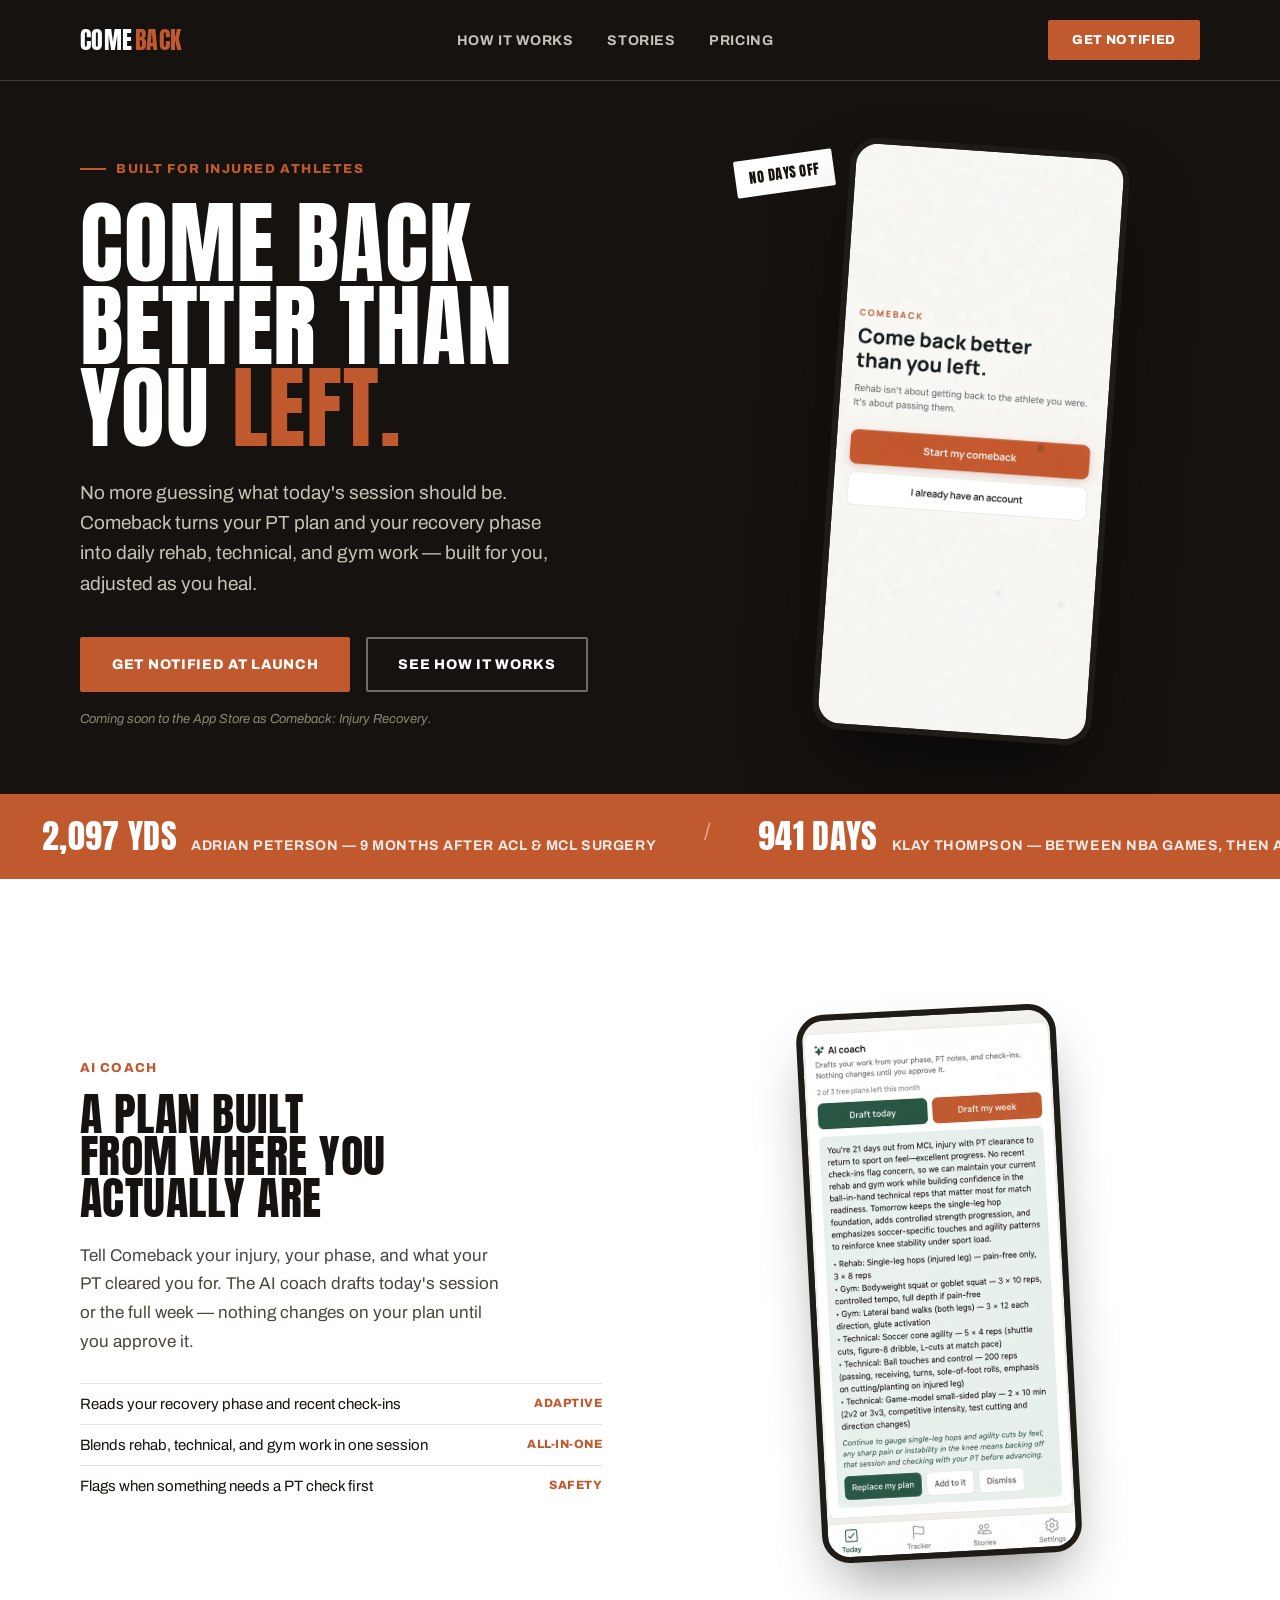
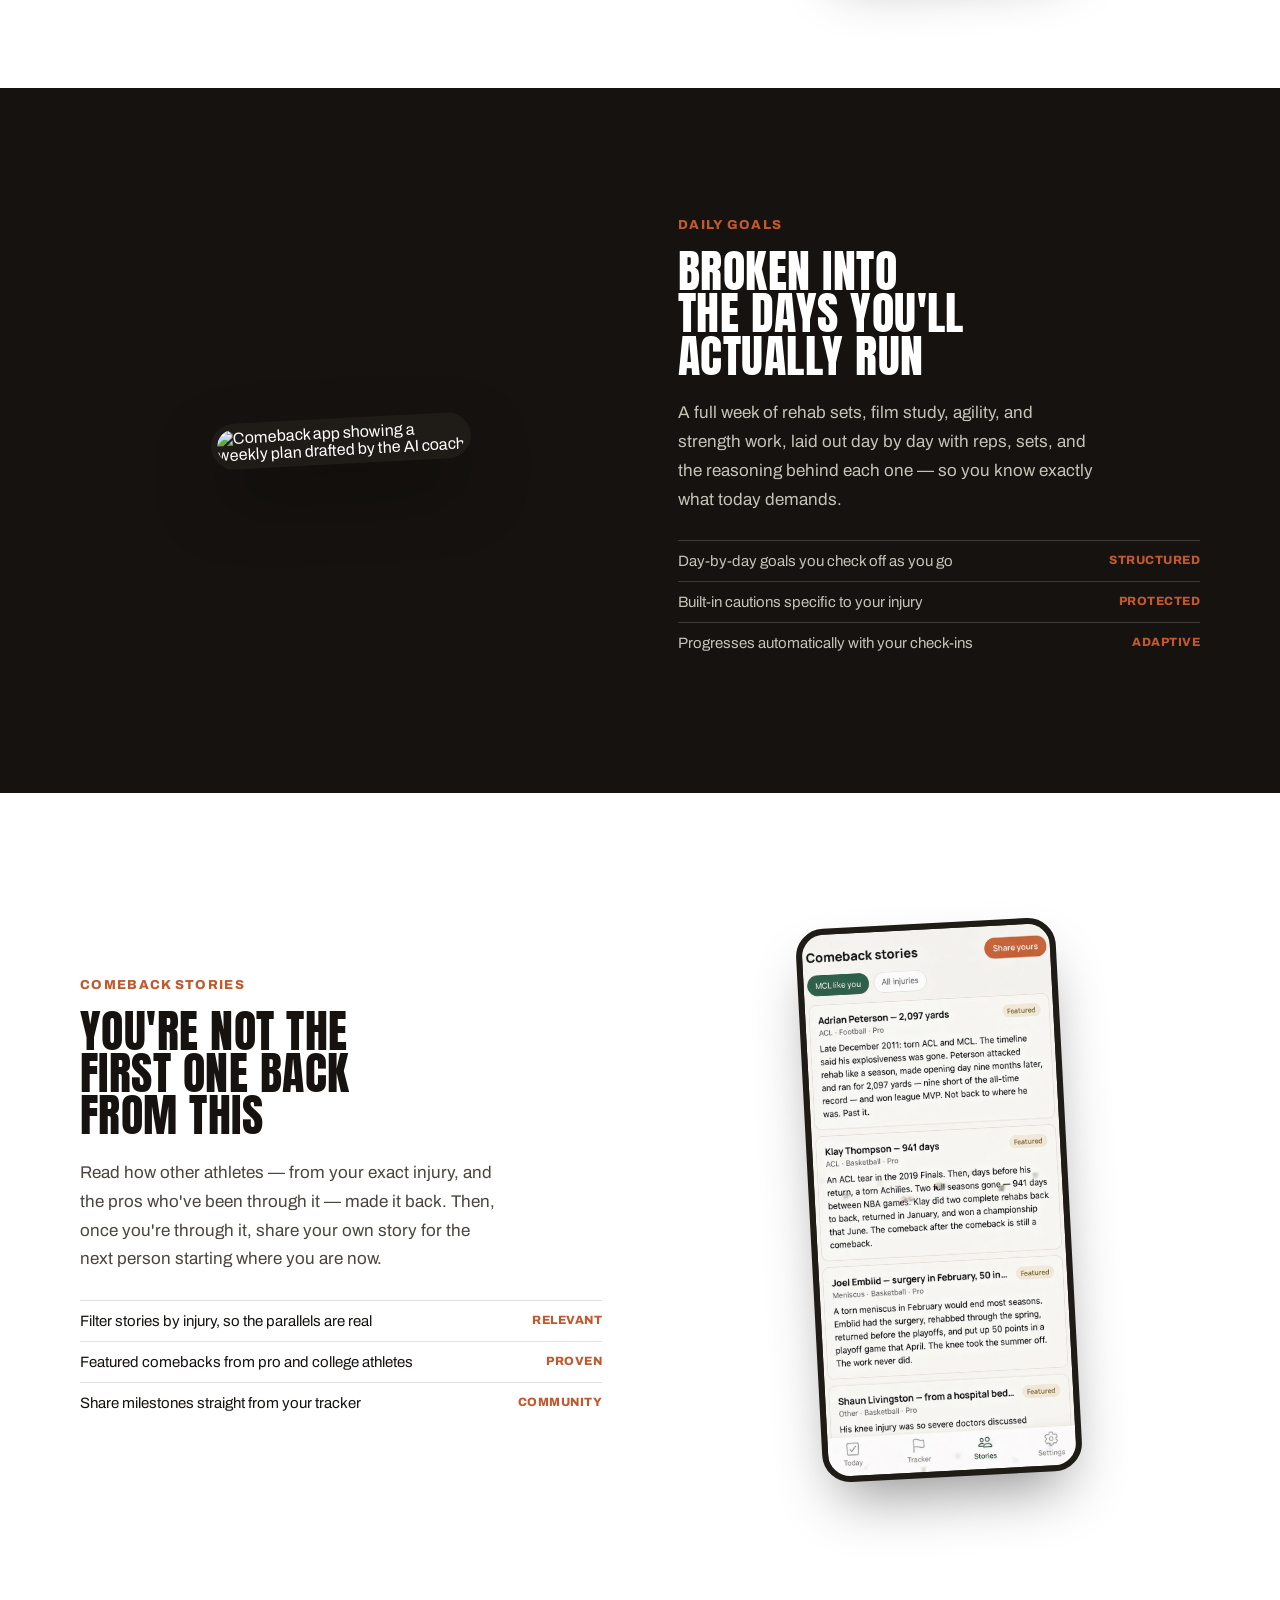
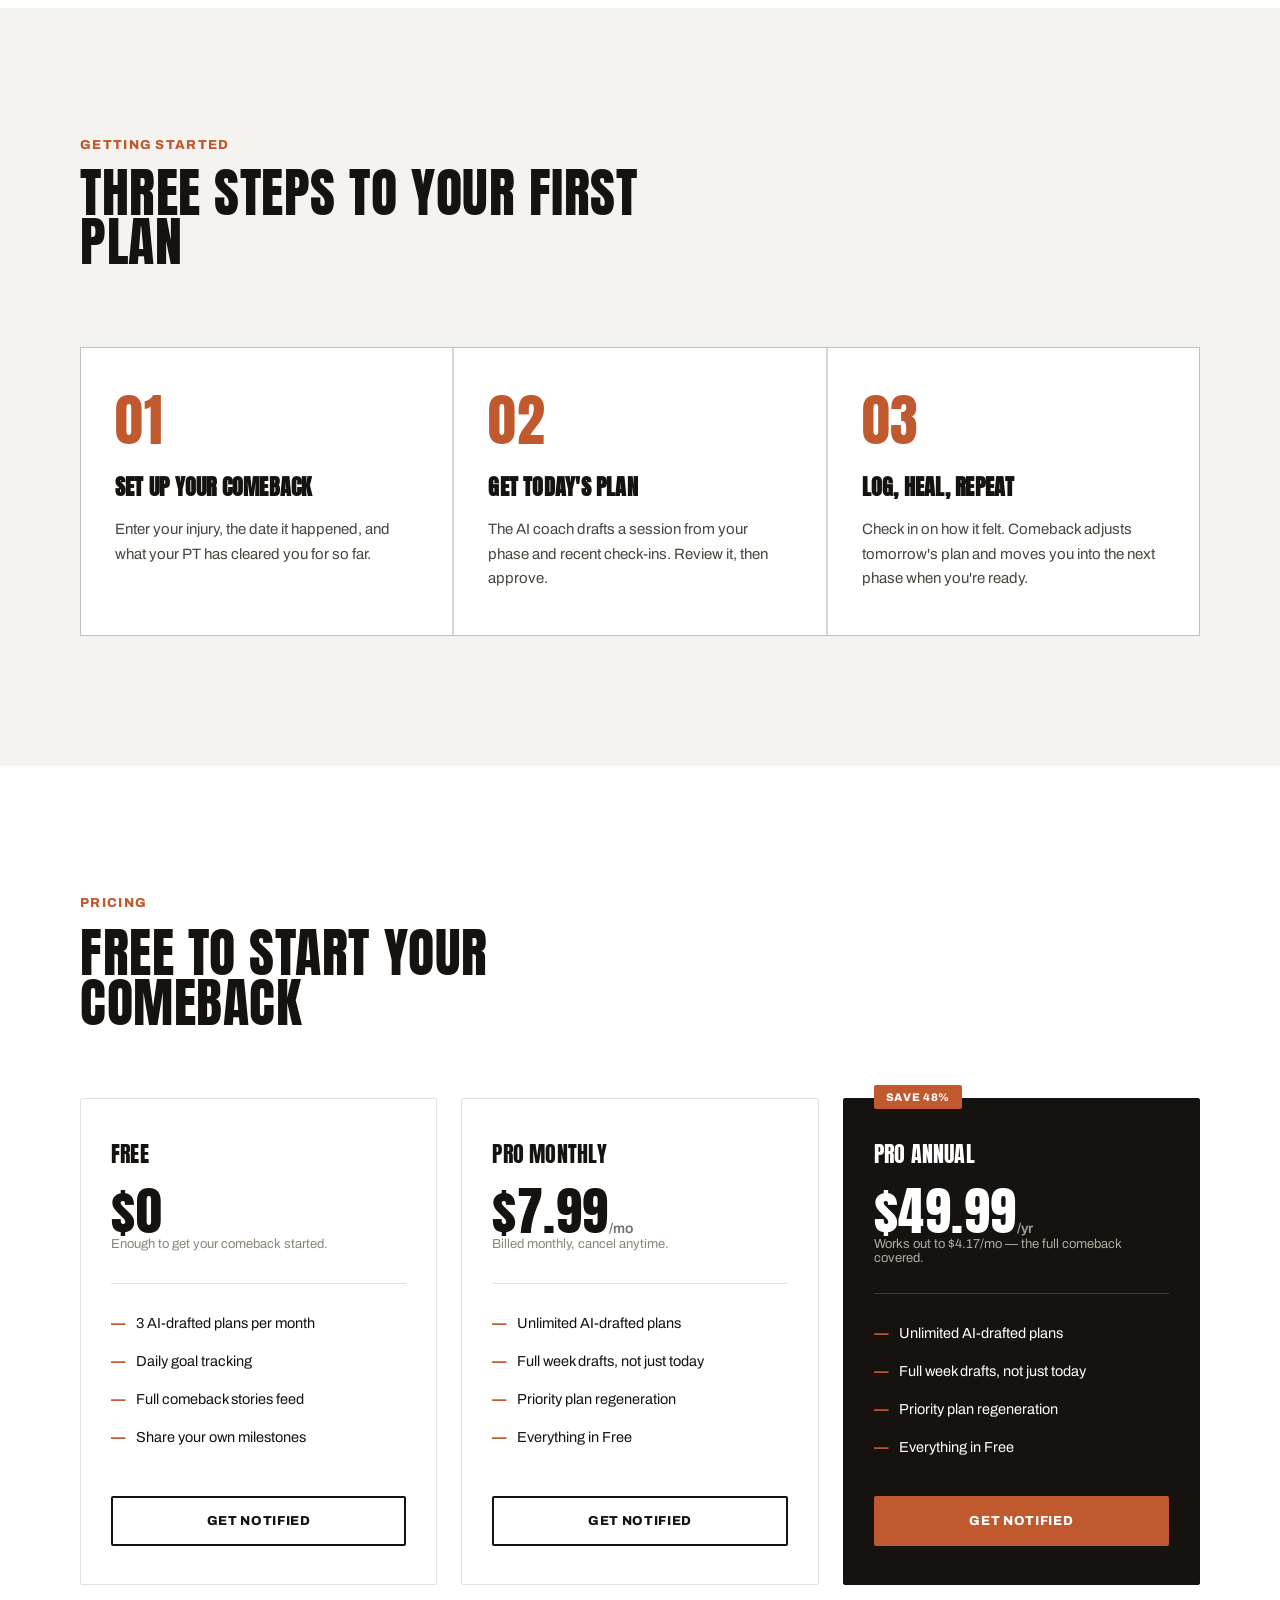
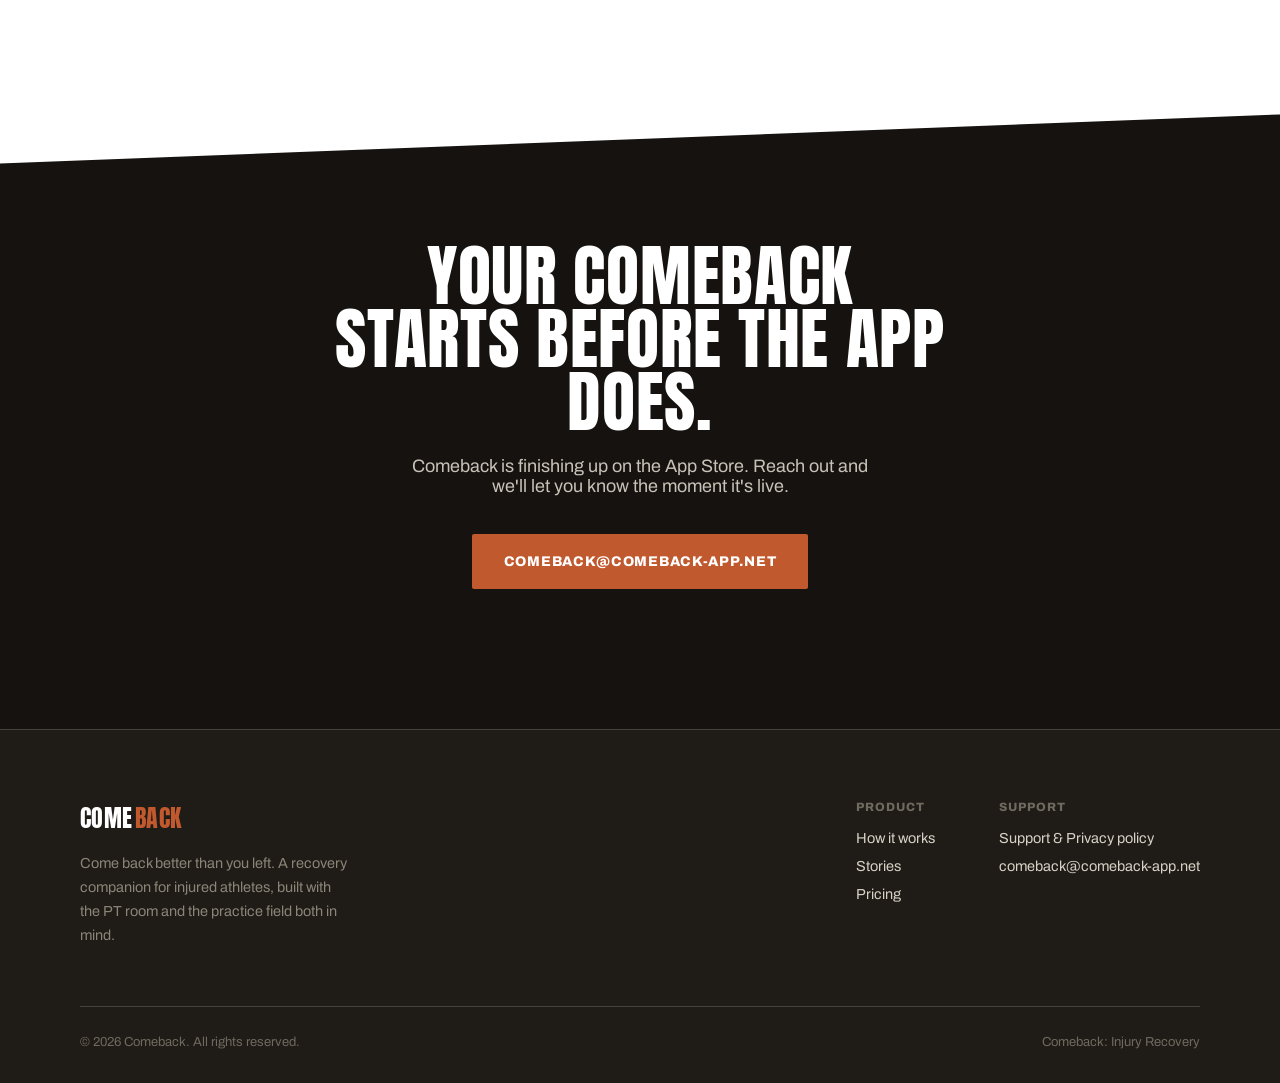
==== index.html @ 46f51e77 "added the features/code" ====
<!DOCTYPE html>
<html lang="en">
<head>
<meta charset="UTF-8">
<meta name="viewport" content="width=device-width, initial-scale=1, viewport-fit=cover">
<title>Comeback — Come back better than you left</title>
<meta name="description" content="Comeback is a recovery app for injured athletes: an AI coach that drafts your daily rehab, technical, and gym work, plus a community of real comeback stories.">
<link rel="preconnect" href="https://fonts.googleapis.com">
<link rel="preconnect" href="https://fonts.gstatic.com" crossorigin>
<link href="https://fonts.googleapis.com/css2?family=Anton&family=Archivo:ital,wght@0,400;0,500;0,600;0,700;0,800;0,900;1,600&display=swap" rel="stylesheet">
<style>
  :root{
    --black:#15120F;
    --black-soft:#1F1B16;
    --white:#FFFFFF;
    --cream:#F5F1E6;
    --paper:#F4F3EF;
    --clay:#C1592F;
    --clay-dark:#9C4423;
    --forest:#23392F;
    --forest-light:#EDF1EC;
    --line: rgba(21,18,15,0.12);
    --line-onblack: rgba(245,241,230,0.18);
    color-scheme: light;
  }
  *{box-sizing:border-box;}
  html{scroll-behavior:smooth; scroll-padding-top:80px;}
  body{
    margin:0;
    background:var(--white);
    color:var(--black);
    font-family:'Archivo', -apple-system, sans-serif;
    -webkit-font-smoothing:antialiased;
    padding-top:env(safe-area-inset-top,0px);
    padding-bottom:env(safe-area-inset-bottom,0px);
    overflow-x:hidden;
  }
  img{max-width:100%; display:block;}
  a{color:inherit;}
  .wrap{max-width:1200px; margin:0 auto; padding:0 40px;}

  .disp{
    font-family:'Anton', sans-serif;
    font-weight:400;
    text-transform:uppercase;
    letter-spacing:0.01em;
    line-height:0.92;
    margin:0;
  }

  /* ---------------- NAV ---------------- */
  header.nav{
    position:sticky; top:0; z-index:60;
    top:env(safe-area-inset-top,0px);
    background:var(--black);
    border-bottom:1px solid var(--line-onblack);
  }
  .nav-inner{
    max-width:1200px; margin:0 auto; padding:20px 40px;
    display:flex; align-items:center; justify-content:space-between; gap:24px;
  }
  .wordmark{
    font-family:'Anton', sans-serif; font-size:24px; letter-spacing:0.02em;
    color:var(--white); text-decoration:none; text-transform:uppercase;
    display:flex; align-items:center; gap:2px;
  }
  .wordmark span{color:var(--clay);}
  nav.links{display:flex; gap:34px; font-size:14px; font-weight:700; text-transform:uppercase; letter-spacing:0.04em;}
  nav.links a{text-decoration:none; color:#C7C2B7; transition:color .15s ease;}
  nav.links a:hover{color:var(--white);}
  .nav-cta{
    font-weight:800; font-size:13px; text-transform:uppercase; letter-spacing:0.05em;
    padding:13px 24px; background:var(--clay); color:var(--white); border-radius:2px;
    text-decoration:none; white-space:nowrap;
  }
  .nav-cta:hover{background:var(--clay-dark);}

  /* ---------------- HERO ---------------- */
  .hero{
    background:var(--black); color:var(--white);
    padding:64px 0 120px;
    position:relative;
    clip-path: polygon(0 0, 100% 0, 100% 92%, 0 100%);
  }
  .hero-grid{display:grid; grid-template-columns:1.15fr 0.85fr; gap:40px; align-items:center;}
  .hero-eyebrow{
    display:inline-flex; align-items:center; gap:10px;
    font-size:13px; font-weight:800; text-transform:uppercase; letter-spacing:0.12em;
    color:var(--clay); margin-bottom:26px;
  }
  .hero-eyebrow::before{content:''; width:26px; height:2px; background:var(--clay);}
  h1.headline{
    font-size:clamp(52px,7vw,92px);
    color:var(--white);
  }
  h1.headline .hit{color:var(--clay);}
  .hero-sub{
    font-size:19px; line-height:1.6; color:#C7C2B7; max-width:44ch; margin:28px 0 38px;
  }
  .hero-ctas{display:flex; gap:16px; flex-wrap:wrap; align-items:center;}
  .btn{
    display:inline-flex; align-items:center; gap:10px;
    font-weight:800; font-size:14px; text-transform:uppercase; letter-spacing:0.05em;
    padding:18px 30px; border-radius:2px; text-decoration:none; border:2px solid transparent; cursor:pointer;
  }
  .btn-clay{background:var(--clay); color:var(--white);}
  .btn-clay:hover{background:var(--clay-dark);}
  .btn-outline-light{border-color:rgba(245,241,230,0.4); color:var(--white);}
  .btn-outline-light:hover{border-color:var(--white);}
  .hero-note{margin-top:20px; font-size:13px; color:#8B8578; font-style:italic;}

  .phone-stage{display:flex; justify-content:center; position:relative;}
  .phone{
    width:280px; border-radius:28px; overflow:hidden;
    box-shadow:0 40px 80px -20px rgba(0,0,0,0.6);
    transform:rotate(4deg);
    border:6px solid var(--black-soft);
    background:var(--black-soft);
  }
  .phone img{display:block; width:100%;}
  .phone-tag{
    position:absolute; top:10px; left:40%; transform:translateX(-190px) rotate(-8deg);
    background:var(--white); color:var(--black); font-family:'Anton',sans-serif;
    font-size:14px; letter-spacing:0.04em; padding:8px 14px; border-radius:2px;
    text-transform:uppercase;
  }

  /* ---------------- SCOREBOARD MARQUEE ---------------- */
  .scoreboard{
    background:var(--clay); color:var(--white);
    padding:26px 0; overflow:hidden; white-space:nowrap; margin-top:-64px; position:relative; z-index:5;
  }
  .scoreboard-track{display:inline-flex; animation:scroll 34s linear infinite;}
  .scoreboard-track .item{
    display:inline-flex; align-items:baseline; gap:14px; padding:0 42px;
  }
  .scoreboard-track .num{font-family:'Anton',sans-serif; font-size:34px; letter-spacing:0.01em;}
  .scoreboard-track .lbl{font-size:14px; font-weight:700; text-transform:uppercase; letter-spacing:0.04em; opacity:0.88;}
  .scoreboard-track .sep{opacity:0.5; font-size:22px; padding:0 6px;}
  @keyframes scroll{ from{transform:translateX(0);} to{transform:translateX(-50%);} }
  @media (prefers-reduced-motion: reduce){ .scoreboard-track{animation:none;} }

  /* ---------------- FEATURE BLOCKS ---------------- */
  .feature-block{padding:130px 0;}
  .feature-block.on-black{background:var(--black); color:var(--white);}
  .feature-block.on-white{background:var(--white); color:var(--black);}

  .feat-grid{display:grid; grid-template-columns:1fr 1fr; gap:76px; align-items:center;}
  .feat-grid.reverse .f-text{order:2;}
  .feat-grid.reverse .f-image{order:1;}

  .f-kicker{font-size:13px; font-weight:800; text-transform:uppercase; letter-spacing:0.1em; color:var(--clay); margin-bottom:18px;}
  .f-title{font-size:clamp(32px,4vw,46px); margin-bottom:22px;}
  .on-black .f-body{color:#C7C2B7;}
  .on-white .f-body{color:#4A453D;}
  .f-body{font-size:17px; line-height:1.7; max-width:42ch;}
  .f-list{list-style:none; padding:0; margin:26px 0 0;}
  .f-list li{
    font-size:15px; padding:12px 0; border-top:1px solid var(--line);
    display:flex; justify-content:space-between; gap:16px;
  }
  .on-black .f-list li{border-top-color:var(--line-onblack); color:#C7C2B7;}
  .f-list li span.tag{font-weight:800; color:var(--clay); font-size:12px; text-transform:uppercase; letter-spacing:0.04em; white-space:nowrap;}

  .f-image{display:flex; justify-content:center;}
  .f-image .phone{width:260px; transform:rotate(-3deg); box-shadow:0 30px 60px -18px rgba(0,0,0,0.45);}
  .on-black .f-image .phone{box-shadow:0 30px 70px -14px rgba(0,0,0,0.7);}

  /* ---------------- HOW IT WORKS ---------------- */
  .how{background:var(--paper); padding:130px 0;}
  .how-head{max-width:640px; margin-bottom:80px;}
  .how-head .f-kicker{margin-bottom:16px;}
  .how-head h2{font-size:clamp(34px,4.5vw,54px);}
  .steps{display:grid; grid-template-columns:repeat(3,1fr); gap:2px; background:var(--line); border:1px solid var(--line);}
  .step{background:var(--white); padding:44px 34px;}
  .step-index{font-family:'Anton',sans-serif; font-size:56px; color:var(--clay); line-height:1; margin-bottom:22px;}
  .step h3{font-family:'Anton',sans-serif; text-transform:uppercase; font-size:22px; margin:0 0 14px; letter-spacing:0.01em;}
  .step p{font-size:15px; line-height:1.65; color:#4A453D; margin:0;}

  /* ---------------- PRICING ---------------- */
  .pricing{background:var(--white); padding:130px 0;}
  .price-head{max-width:640px; margin-bottom:70px;}
  .price-head h2{font-size:clamp(34px,4.5vw,54px);}
  .price-grid{display:grid; grid-template-columns:repeat(3,1fr); gap:24px; align-items:stretch;}
  .price-card{
    border:1px solid var(--line); border-radius:2px; padding:38px 30px;
    display:flex; flex-direction:column;
  }
  .price-card.featured{background:var(--black); color:var(--white); border-color:var(--black); position:relative;}
  .price-badge{
    position:absolute; top:-14px; left:30px;
    background:var(--clay); color:var(--white); font-size:11px; font-weight:800;
    text-transform:uppercase; letter-spacing:0.06em; padding:6px 12px; border-radius:2px;
  }
  .price-name{font-family:'Anton',sans-serif; font-size:22px; text-transform:uppercase; letter-spacing:0.01em;}
  .price-amount{font-family:'Anton',sans-serif; font-size:52px; margin:18px 0 2px; letter-spacing:0.01em;}
  .price-amount .per{font-family:'Archivo',sans-serif; font-weight:600; font-size:14px; text-transform:none; letter-spacing:0; opacity:0.6;}
  .price-note{font-size:13px; color:#8B8578; margin-bottom:28px; min-height:18px;}
  .featured .price-note{color:#B0AB9F;}
  .price-feats{list-style:none; padding:20px 0 0; margin:0 0 30px; border-top:1px solid var(--line); flex:1;}
  .featured .price-feats{border-top-color:var(--line-onblack);}
  .price-feats li{padding:11px 0; font-size:14.5px; display:flex; gap:10px; align-items:flex-start;}
  .price-feats li::before{content:'—'; color:var(--clay); font-weight:800; flex-shrink:0;}
  .price-cta{
    text-align:center; font-weight:800; font-size:13px; text-transform:uppercase; letter-spacing:0.05em;
    padding:16px; border-radius:2px; text-decoration:none; border:2px solid var(--black);
  }
  .price-cta:hover{background:var(--black); color:var(--white);}
  .featured .price-cta{border-color:var(--clay); background:var(--clay); color:var(--white);}
  .featured .price-cta:hover{background:var(--clay-dark); border-color:var(--clay-dark);}

  /* ---------------- FINAL CTA ---------------- */
  .cta-band{
    background:var(--black); color:var(--white); text-align:center;
    padding:130px 0 140px; position:relative;
    clip-path: polygon(0 8%, 100% 0, 100% 100%, 0 100%);
    margin-top:-1px;
  }
  .cta-band h2{font-size:clamp(40px,6vw,68px); max-width:18ch; margin:0 auto 24px;}
  .cta-band p{font-size:18px; color:#C7C2B7; max-width:46ch; margin:0 auto 38px;}

  /* ---------------- FOOTER ---------------- */
  footer{background:var(--black-soft); color:#B0AB9F; padding:70px 0 34px; border-top:1px solid var(--line-onblack);}
  .foot-top{display:flex; justify-content:space-between; gap:40px; flex-wrap:wrap; padding-bottom:44px; border-bottom:1px solid var(--line-onblack); margin-bottom:28px;}
  .foot-brand .wordmark{margin-bottom:16px;}
  .foot-brand p{max-width:34ch; font-size:14.5px; line-height:1.65; color:#8B8578;}
  .foot-cols{display:flex; gap:64px; flex-wrap:wrap;}
  .foot-col h4{font-size:12px; text-transform:uppercase; letter-spacing:0.08em; color:#6E6A5F; font-weight:800; margin:0 0 16px;}
  .foot-col a{display:block; font-size:14.5px; color:#D6D2C6; text-decoration:none; margin-bottom:12px;}
  .foot-col a:hover{color:var(--clay);}
  .foot-bottom{display:flex; justify-content:space-between; gap:20px; flex-wrap:wrap; font-size:13px; color:#6E6A5F;}

  /* ---------------- RESPONSIVE ---------------- */
  @media (max-width:920px){
    nav.links{display:none;}
    .wrap{padding:0 24px;}
    .nav-inner{padding:16px 24px;}
    .hero{padding:48px 0 90px; clip-path:polygon(0 0,100% 0,100% 95%,0 100%);}
    .hero-grid{grid-template-columns:1fr; gap:52px;}
    .phone-stage{order:-1;}
    .phone{width:230px; transform:rotate(0deg); margin:0 auto;}
    .phone-tag{display:none;}
    .scoreboard{margin-top:-40px;}
    .feature-block{padding:90px 0;}
    .feat-grid{grid-template-columns:1fr; gap:40px;}
    .feat-grid.reverse .f-text{order:1;} .feat-grid.reverse .f-image{order:2;}
    .f-image .phone{width:220px; transform:rotate(0);}
    .how{padding:90px 0;}
    .steps{grid-template-columns:1fr;}
    .pricing{padding:90px 0;}
    .price-grid{grid-template-columns:1fr;}
    .cta-band{padding:90px 0 100px;}
  }
</style>
</head>
<body>

<header class="nav">
  <div class="nav-inner">
    <a href="#top" class="wordmark">COME<span>BACK</span></a>
    <nav class="links">
      <a href="#how">How it works</a>
      <a href="#stories">Stories</a>
      <a href="#pricing">Pricing</a>
    </nav>
    <a href="#notify" class="nav-cta">Get notified</a>
  </div>
</header>

<main id="top">

  <!-- HERO -->
  <section class="hero">
    <div class="wrap hero-grid">
      <div>
        <div class="hero-eyebrow">Built for injured athletes</div>
        <h1 class="disp headline">Come back<br>better than<br>you <span class="hit">left.</span></h1>
        <p class="hero-sub">No more guessing what today's session should be. Comeback turns your PT plan and your recovery phase into daily rehab, technical, and gym work — built for you, adjusted as you heal.</p>
        <div class="hero-ctas">
          <a href="#notify" class="btn btn-clay">Get notified at launch</a>
          <a href="#how" class="btn btn-outline-light">See how it works</a>
        </div>
        <div class="hero-note">Coming soon to the App Store as Comeback: Injury Recovery.</div>
      </div>
      <div class="phone-stage">
        <div class="phone-tag">No days off</div>
        <div class="phone">
          <img src = "images/welcome_screen_edited.jpg" alt="Comeback app welcome screen">
        </div>
      </div>
    </div>
  </section>

  <!-- SCOREBOARD -->
  <div class="scoreboard" id="stories">
    <div class="scoreboard-track" id="marqueeTrack"></div>
  </div>

  <!-- FEATURE 1 -->
  <section class="feature-block on-white">
    <div class="wrap feat-grid">
      <div class="f-text">
        <div class="f-kicker">AI Coach</div>
        <h2 class="disp f-title">A plan built<br>from where you<br>actually are</h2>
        <p class="f-body">Tell Comeback your injury, your phase, and what your PT cleared you for. The AI coach drafts today's session or the full week — nothing changes on your plan until you approve it.</p>
        <ul class="f-list">
          <li>Reads your recovery phase and recent check-ins <span class="tag">Adaptive</span></li>
          <li>Blends rehab, technical, and gym work in one session <span class="tag">All-in-one</span></li>
          <li>Flags when something needs a PT check first <span class="tag">Safety</span></li>
        </ul>
      </div>
      <div class="f-image">
        <div class="phone">
          <img src = "images/ai_day_edited.jpg" alt="Comeback app AI coach screen">
        </div>
    </div>
  </section>

  <!-- FEATURE 2 -->
  <section class="feature-block on-black">
    <div class="wrap feat-grid reverse">
      <div class="f-text">
        <div class="f-kicker">Daily Goals</div>
        <h2 class="disp f-title">Broken into<br>the days you'll<br>actually run</h2>
        <p class="f-body">A full week of rehab sets, film study, agility, and strength work, laid out day by day with reps, sets, and the reasoning behind each one — so you know exactly what today demands.</p>
        <ul class="f-list">
          <li>Day-by-day goals you check off as you go <span class="tag">Structured</span></li>
          <li>Built-in cautions specific to your injury <span class="tag">Protected</span></li>
          <li>Progresses automatically with your check-ins <span class="tag">Adaptive</span></li>
        </ul>
      </div>
      <div class="f-image">
        <div class="phone">
          <img src = "images/ai_weekly_plan.png" alt="Comeback app showing a weekly plan drafted by the AI coach" />
        </div>
    </div>
  </section>

  <!-- FEATURE 3 -->
  <section class="feature-block on-white">
    <div class="wrap feat-grid">
      <div class="f-text">
        <div class="f-kicker">Comeback Stories</div>
        <h2 class="disp f-title">You're not the<br>first one back<br>from this</h2>
        <p class="f-body">Read how other athletes — from your exact injury, and the pros who've been through it — made it back. Then, once you're through it, share your own story for the next person starting where you are now.</p>
        <ul class="f-list">
          <li>Filter stories by injury, so the parallels are real <span class="tag">Relevant</span></li>
          <li>Featured comebacks from pro and college athletes <span class="tag">Proven</span></li>
          <li>Share milestones straight from your tracker <span class="tag">Community</span></li>
        </ul>
      </div>
      <div class="f-image">
        <div class="phone">
          <img src = "images/stories_edited.jpg"/>
        </div>
    </div>
  </section>

  <!-- HOW IT WORKS -->
  <section class="how" id="how">
    <div class="wrap">
      <div class="how-head">
        <div class="f-kicker">Getting Started</div>
        <h2 class="disp">Three steps to your first plan</h2>
      </div>
      <div class="steps">
        <div class="step">
          <div class="step-index disp">01</div>
          <h3>Set up your comeback</h3>
          <p>Enter your injury, the date it happened, and what your PT has cleared you for so far.</p>
        </div>
        <div class="step">
          <div class="step-index disp">02</div>
          <h3>Get today's plan</h3>
          <p>The AI coach drafts a session from your phase and recent check-ins. Review it, then approve.</p>
        </div>
        <div class="step">
          <div class="step-index disp">03</div>
          <h3>Log, heal, repeat</h3>
          <p>Check in on how it felt. Comeback adjusts tomorrow's plan and moves you into the next phase when you're ready.</p>
        </div>
      </div>
    </div>
  </section>

  <!-- PRICING -->
  <section class="pricing" id="pricing">
    <div class="wrap">
      <div class="price-head">
        <div class="f-kicker">Pricing</div>
        <h2 class="disp">Free to start your comeback</h2>
      </div>
      <div class="price-grid">

        <div class="price-card">
          <div class="price-name">Free</div>
          <div class="price-amount disp">$0</div>
          <div class="price-note">Enough to get your comeback started.</div>
          <ul class="price-feats">
            <li>3 AI-drafted plans per month</li>
            <li>Daily goal tracking</li>
            <li>Full comeback stories feed</li>
            <li>Share your own milestones</li>
          </ul>
          <a href="#notify" class="price-cta">Get notified</a>
        </div>

        <div class="price-card">
          <div class="price-name">Pro Monthly</div>
          <div class="price-amount disp">$7.99<span class="per">/mo</span></div>
          <div class="price-note">Billed monthly, cancel anytime.</div>
          <ul class="price-feats">
            <li>Unlimited AI-drafted plans</li>
            <li>Full week drafts, not just today</li>
            <li>Priority plan regeneration</li>
            <li>Everything in Free</li>
          </ul>
          <a href="#notify" class="price-cta">Get notified</a>
        </div>

        <div class="price-card featured">
          <div class="price-badge">Save 48%</div>
          <div class="price-name">Pro Annual</div>
          <div class="price-amount disp">$49.99<span class="per">/yr</span></div>
          <div class="price-note">Works out to $4.17/mo — the full comeback covered.</div>
          <ul class="price-feats">
            <li>Unlimited AI-drafted plans</li>
            <li>Full week drafts, not just today</li>
            <li>Priority plan regeneration</li>
            <li>Everything in Free</li>
          </ul>
          <a href="#notify" class="price-cta">Get notified</a>
        </div>

      </div>
    </div>
  </section>

  <!-- CTA -->
  <section class="cta-band" id="notify">
    <div class="wrap">
      <h2 class="disp">Your comeback starts before the app does.</h2>
      <p>Comeback is finishing up on the App Store. Reach out and we'll let you know the moment it's live.</p>
      <a href="mailto:comeback@comeback-app.net?subject=Notify%20me%20when%20Comeback%20launches" class="btn btn-clay">comeback@comeback-app.net</a>
    </div>
  </section>

</main>

<footer>
  <div class="wrap">
    <div class="foot-top">
      <div class="foot-brand">
        <a href="#top" class="wordmark">COME<span>BACK</span></a>
        <p>Come back better than you left. A recovery companion for injured athletes, built with the PT room and the practice field both in mind.</p>
      </div>
      <div class="foot-cols">
        <div class="foot-col">
          <h4>Product</h4>
          <a href="#how">How it works</a>
          <a href="#stories">Stories</a>
          <a href="#pricing">Pricing</a>
        </div>
        <div class="foot-col">
          <h4>Support</h4>
          <a href="support_&_privacy.html" target="_blank" rel="noopener">Support & Privacy policy</a>
            
          <a href="mailto:comeback@comeback-app.net">comeback@comeback-app.net</a>
        </div>
      </div>
    </div>
    <div class="foot-bottom">
      <span>© 2026 Comeback. All rights reserved.</span>
      <span>Comeback: Injury Recovery</span>
    </div>
  </div>
</footer>

<script>
  var stats = [
    {n:"2,097 YDS", l:"Adrian Peterson — 9 months after ACL & MCL surgery"},
    {n:"941 DAYS", l:"Klay Thompson — between NBA games, then a championship"},
    {n:"50 PTS", l:"Joel Embiid — in the playoffs, months after meniscus surgery"},
    {n:"COMEBACK", l:"Shaun Livingston — back on the floor after doctors discussed amputation"},
    {n:"YOUR STORY", l:"Could be next"}
  ];
  var track = document.getElementById('marqueeTrack');
  var html = '';
  for (var r = 0; r < 2; r++) {
    stats.forEach(function(s){
      html += '<span class="item"><span class="num disp">'+s.n+'</span><span class="lbl">'+s.l+'</span></span><span class="sep">/</span>';
    });
  }
  track.innerHTML = html;
</script>

</body>
</html>
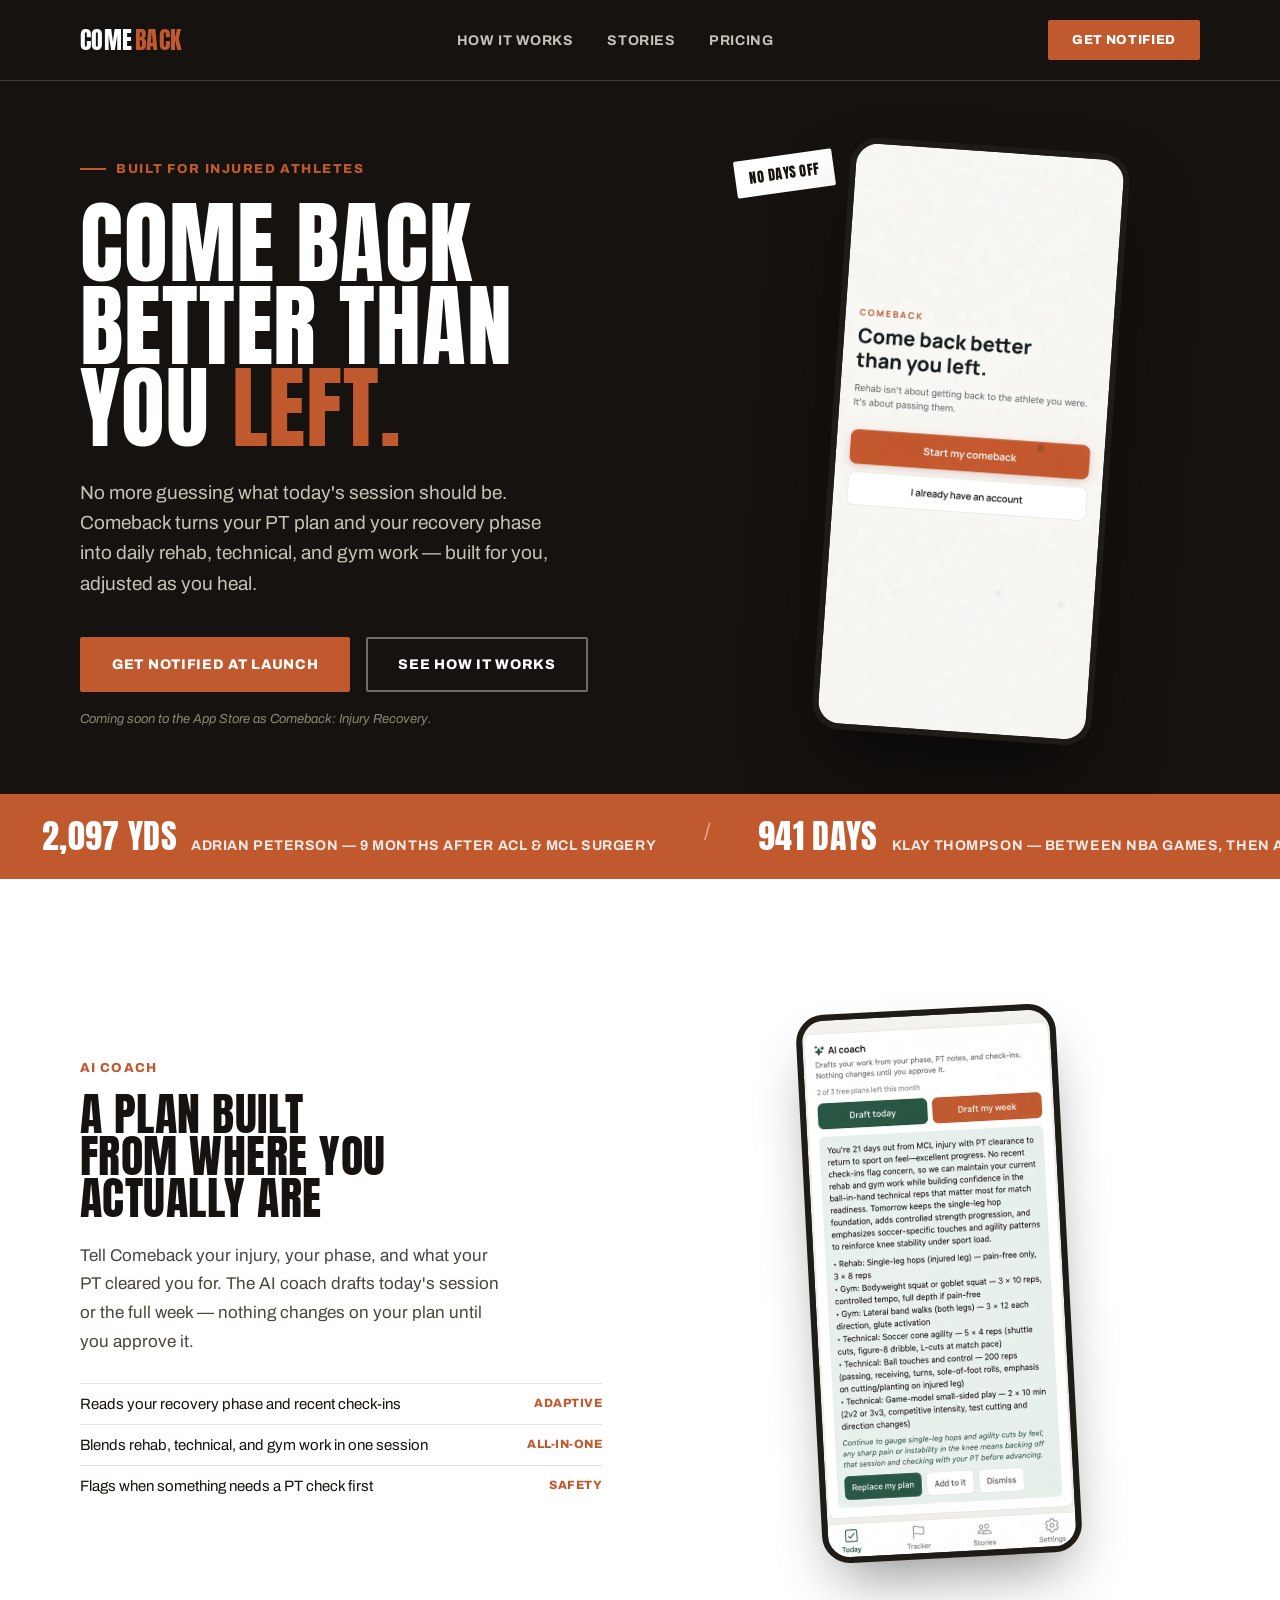
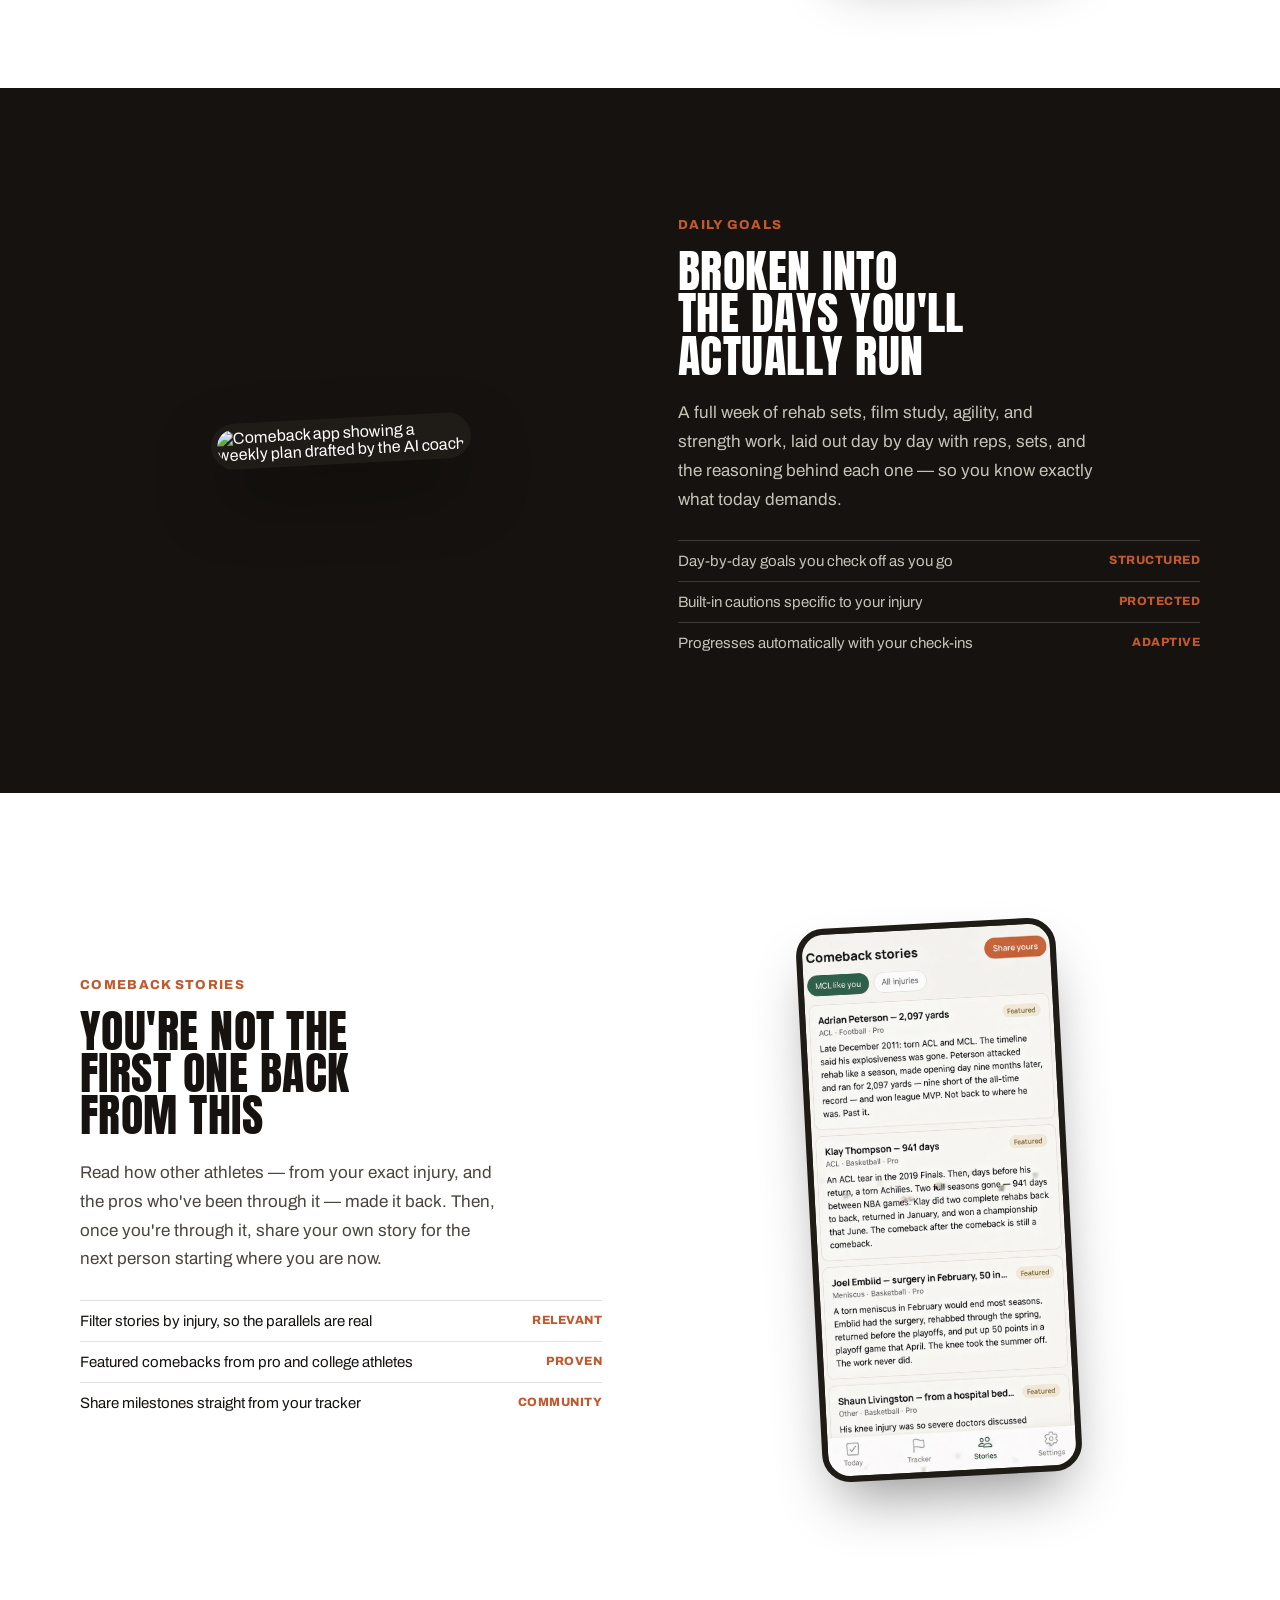
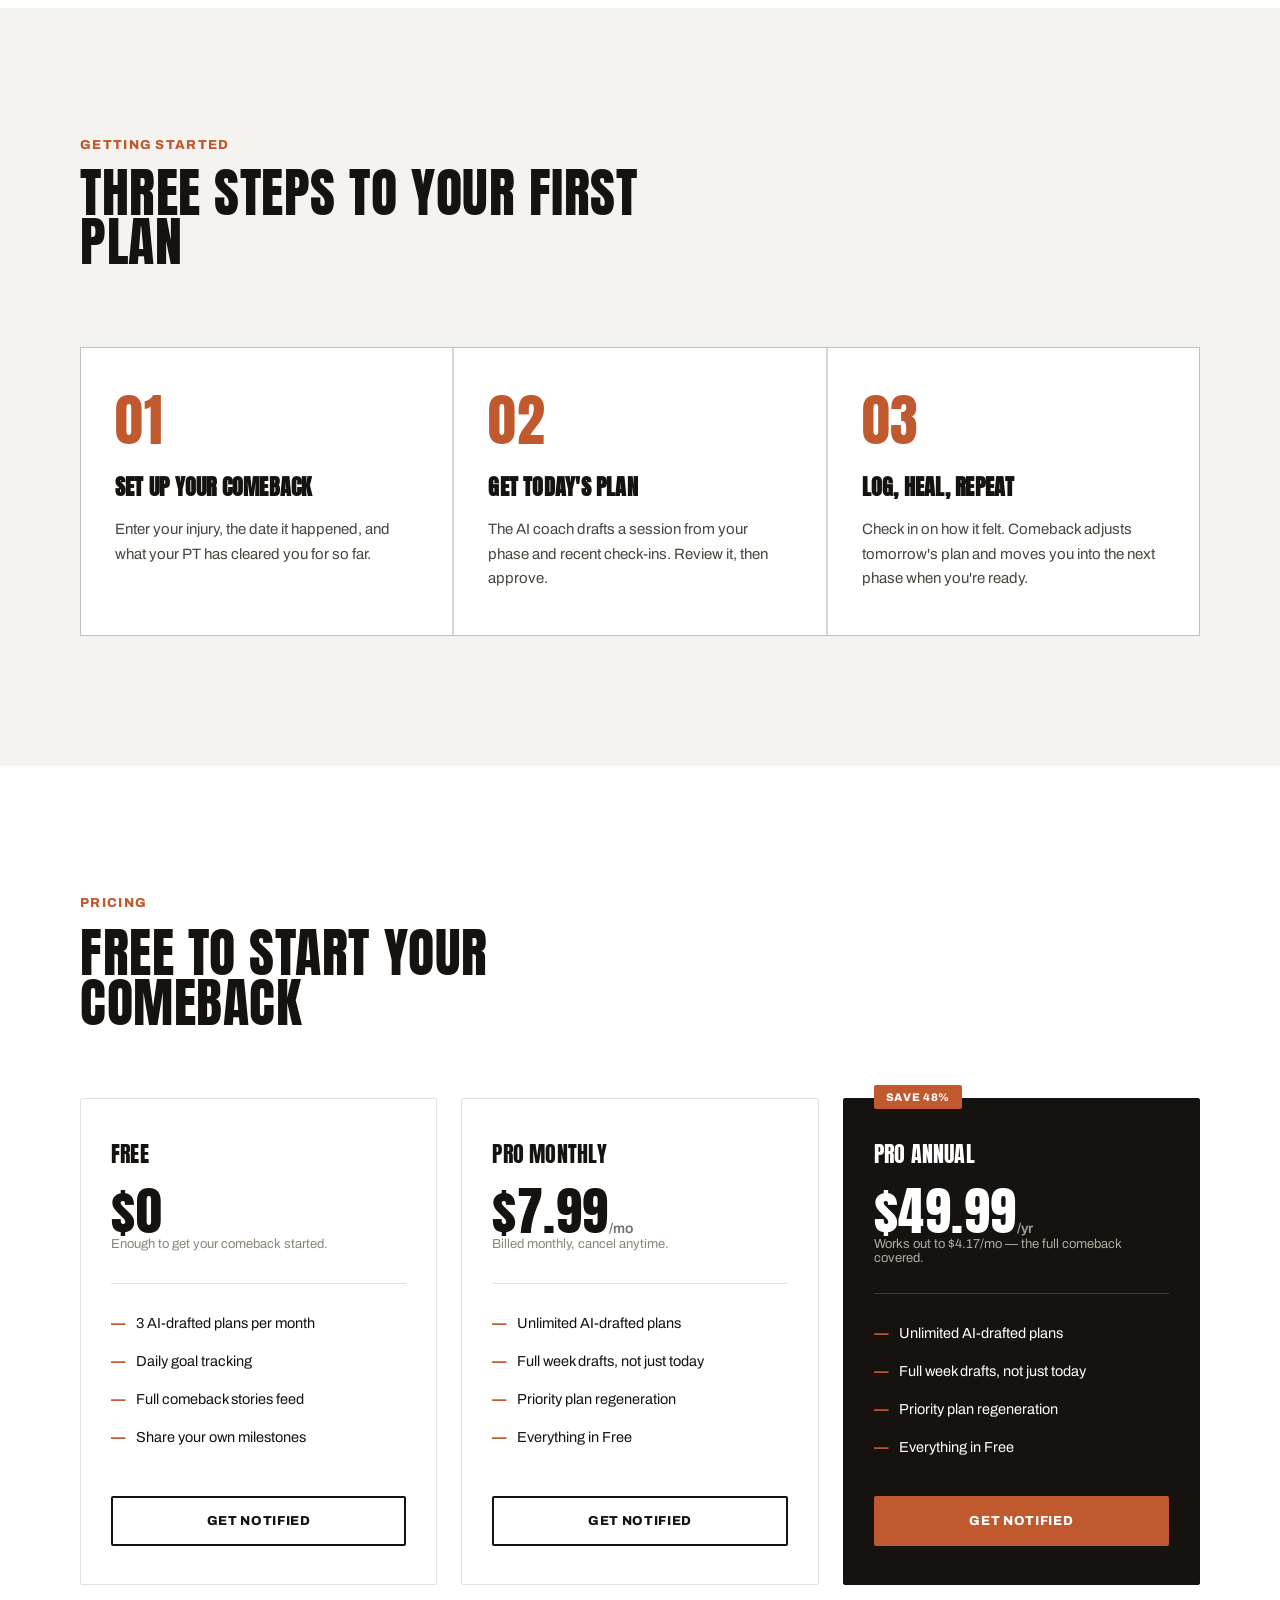
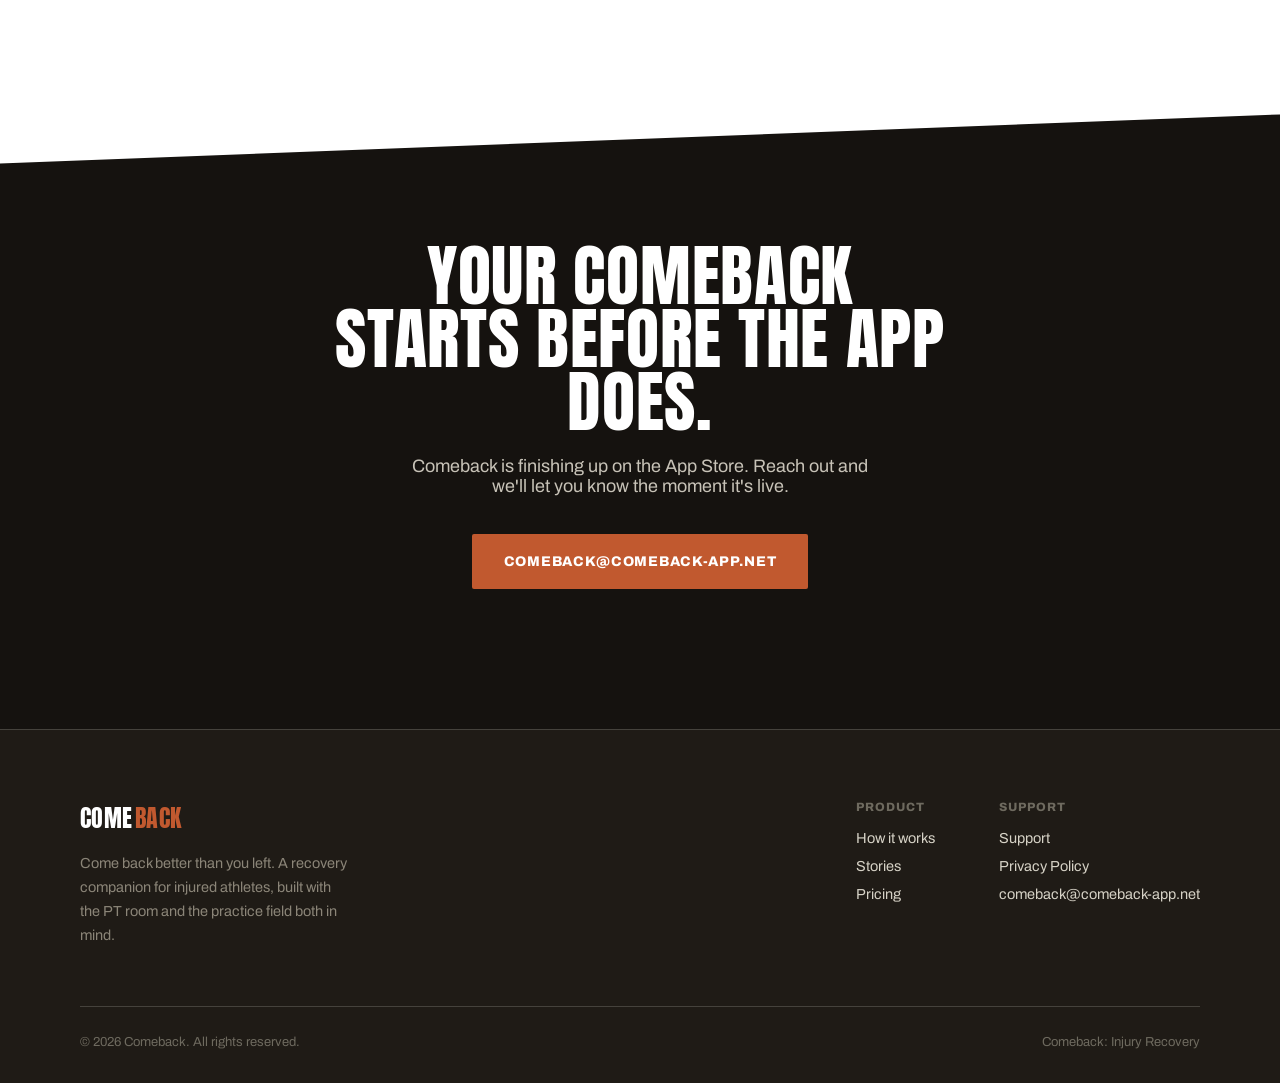
==== commit d91375d2: "seperated suppor and private policy" ====
--- a/index.html
+++ b/index.html
@@ -463,8 +463,8 @@
         </div>
         <div class="foot-col">
           <h4>Support</h4>
-          <a href="support_&_privacy.html" target="_blank" rel="noopener">Support & Privacy policy</a>
-            
+          <a href="support.html" target="_blank" rel="noopener">Support</a>
+          <a href="privacy.html" target="_blank" rel="noopener">Privacy Policy</a>
           <a href="mailto:comeback@comeback-app.net">comeback@comeback-app.net</a>
         </div>
       </div>
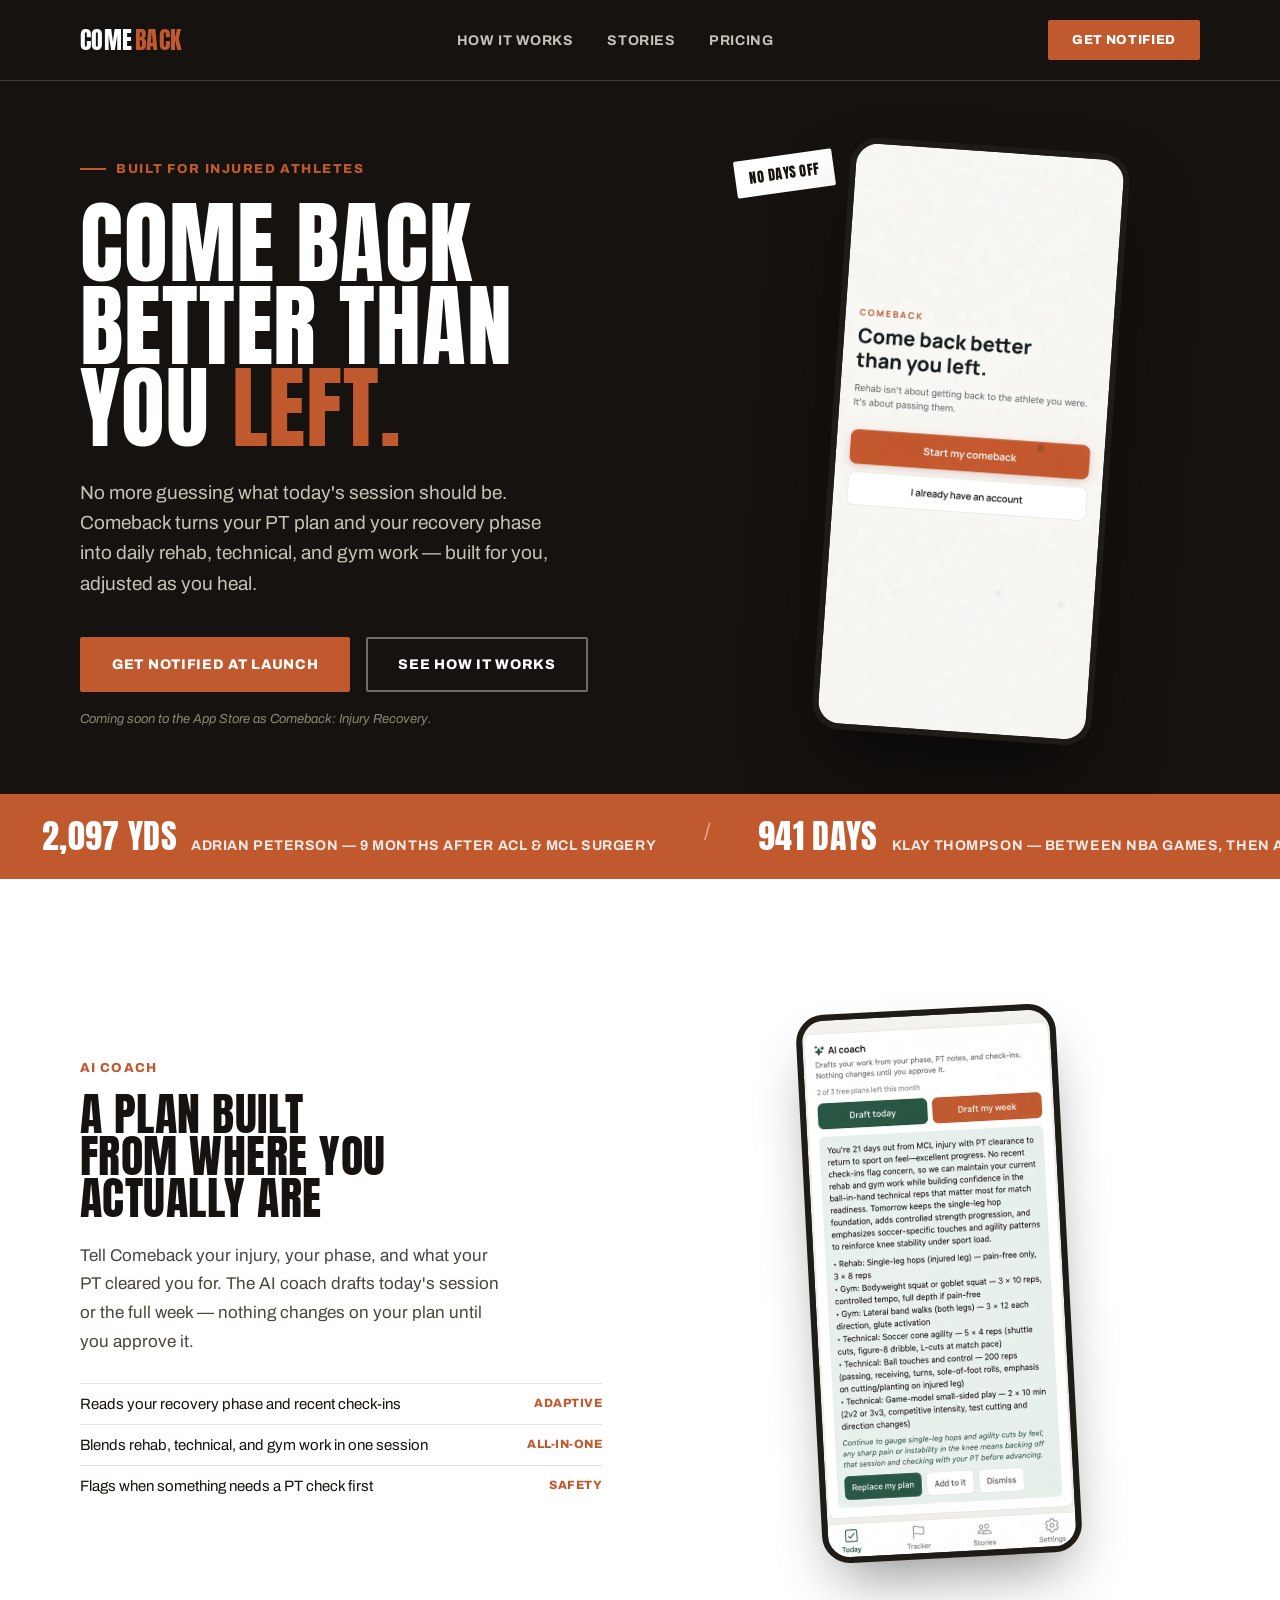
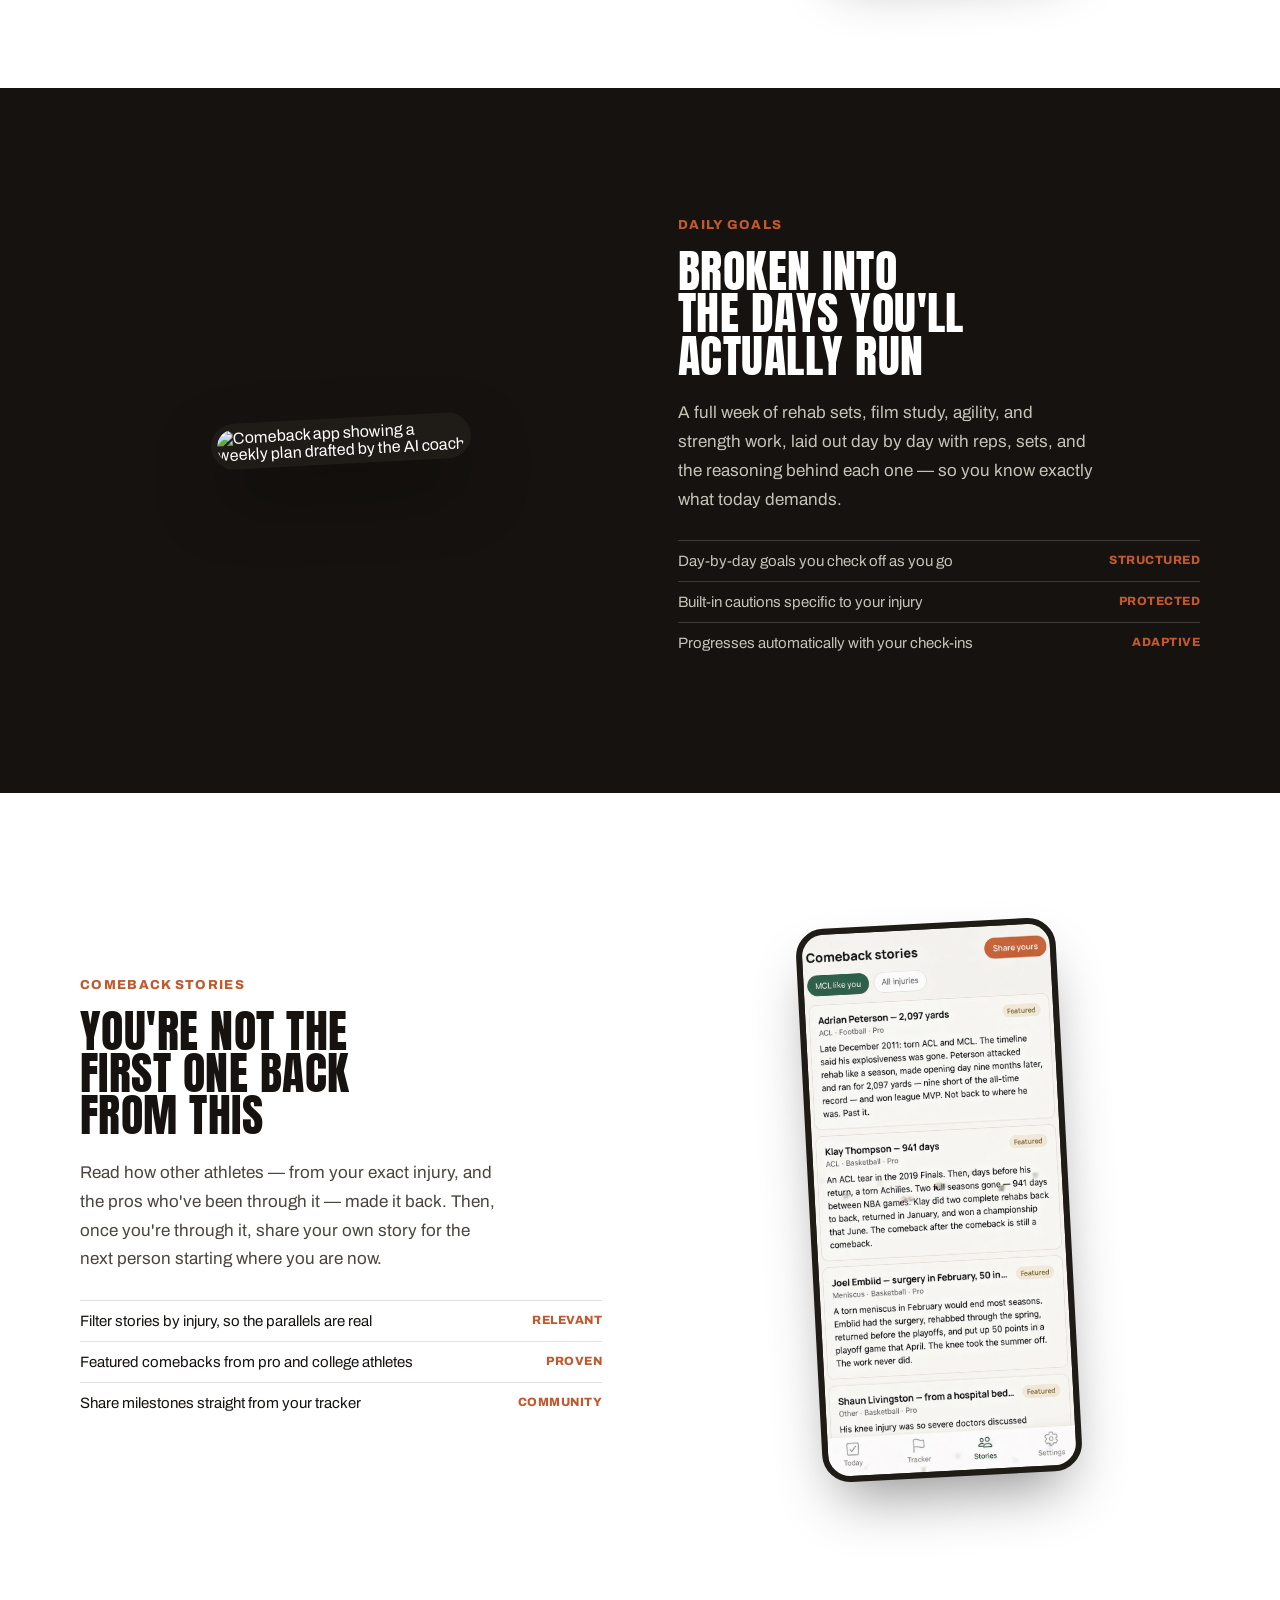
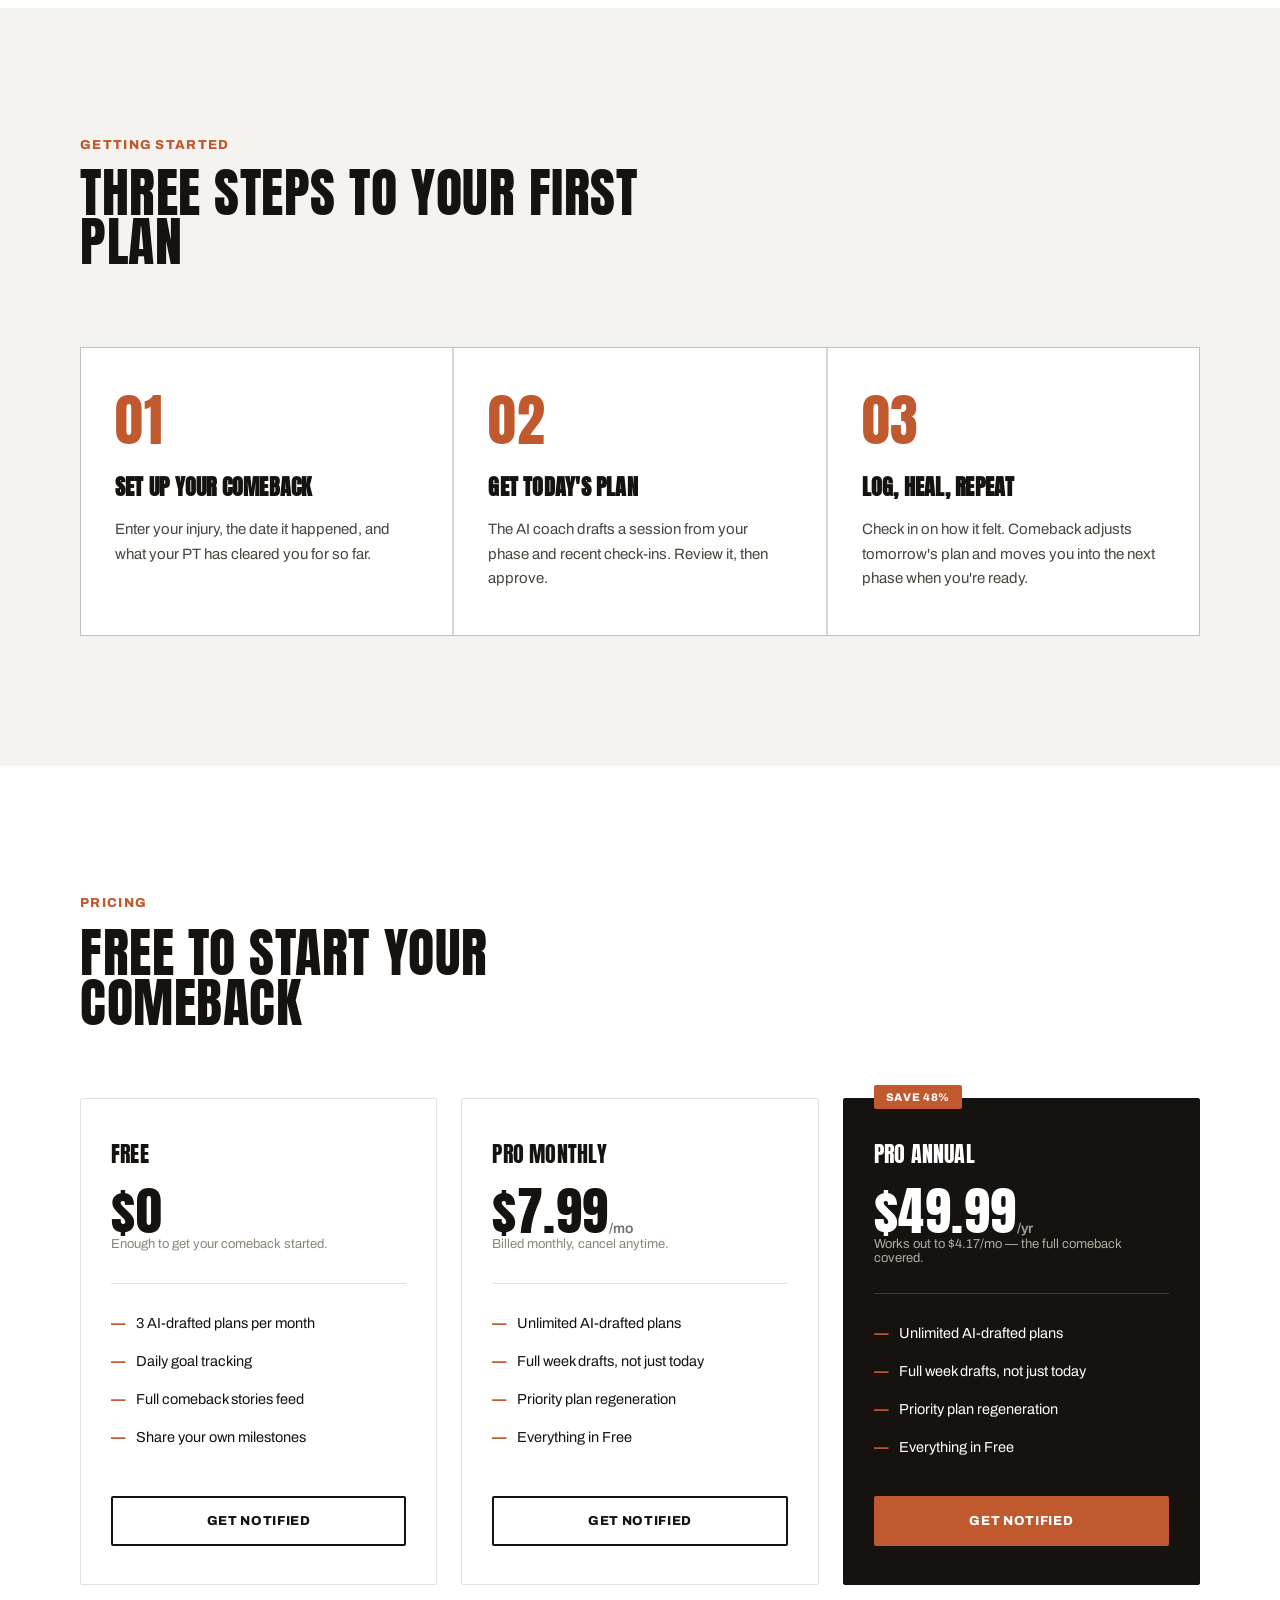
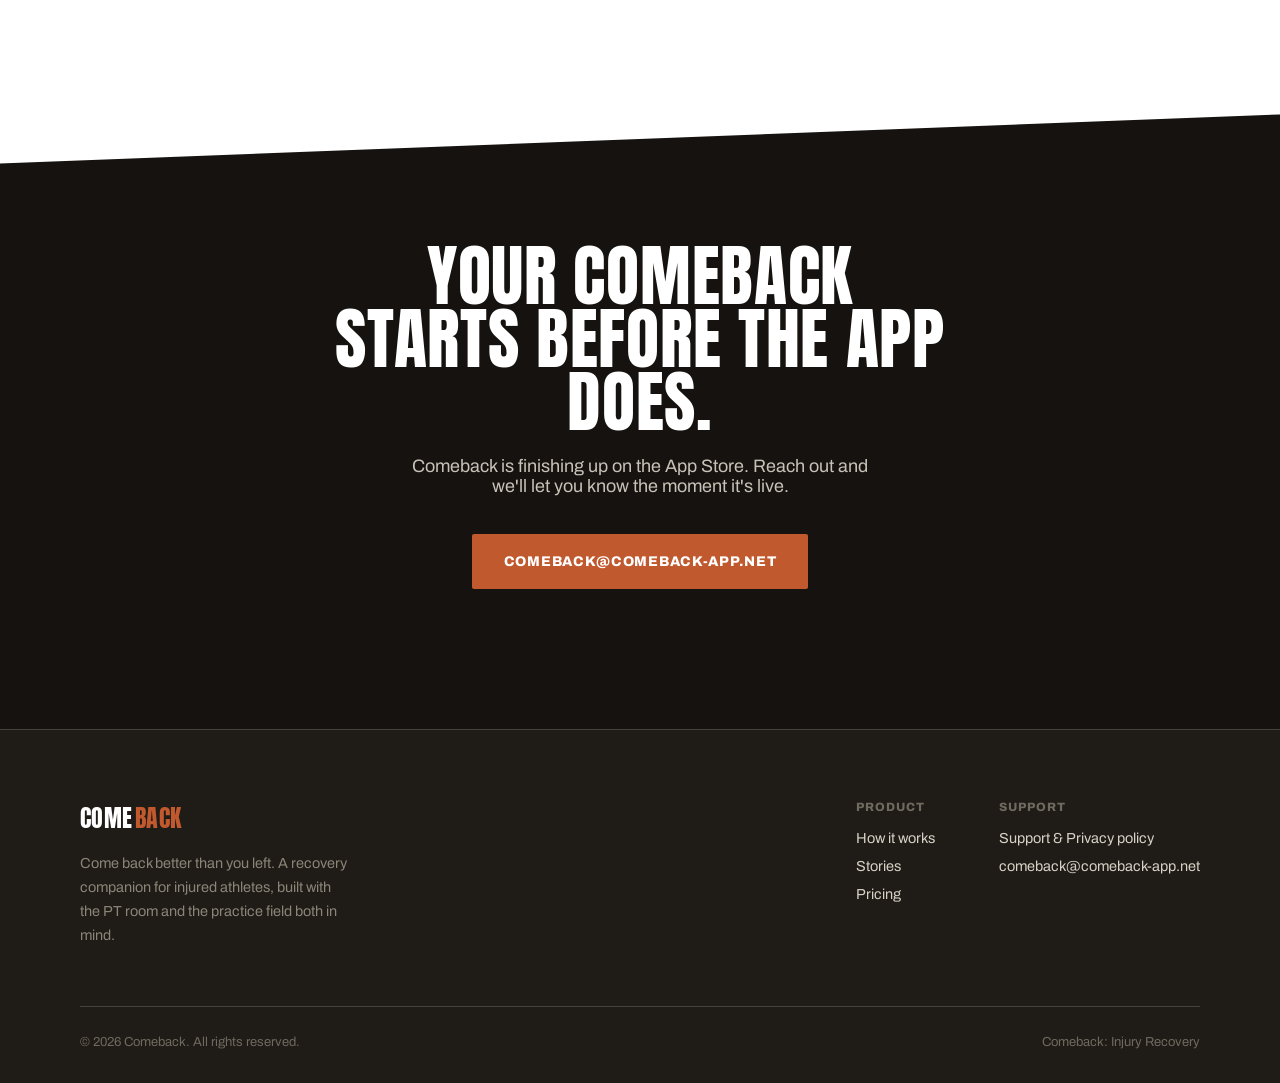
==== commit 9636aef8: "Update image source in index.html Changed image src" ====
--- a/index.html
+++ b/index.html
@@ -331,7 +331,7 @@
       </div>
       <div class="f-image">
         <div class="phone">
-          <img src = "images/ai_weekly_plan.png" alt="Comeback app showing a weekly plan drafted by the AI coach" />
+          <img src = "images/ai_week_edited.png" alt="Comeback app showing a weekly plan drafted by the AI coach" />
         </div>
     </div>
   </section>
@@ -463,8 +463,8 @@
         </div>
         <div class="foot-col">
           <h4>Support</h4>
-          <a href="support.html" target="_blank" rel="noopener">Support</a>
-          <a href="privacy.html" target="_blank" rel="noopener">Privacy Policy</a>
+          <a href="support_&_privacy.html" target="_blank" rel="noopener">Support & Privacy policy</a>
+            
           <a href="mailto:comeback@comeback-app.net">comeback@comeback-app.net</a>
         </div>
       </div>
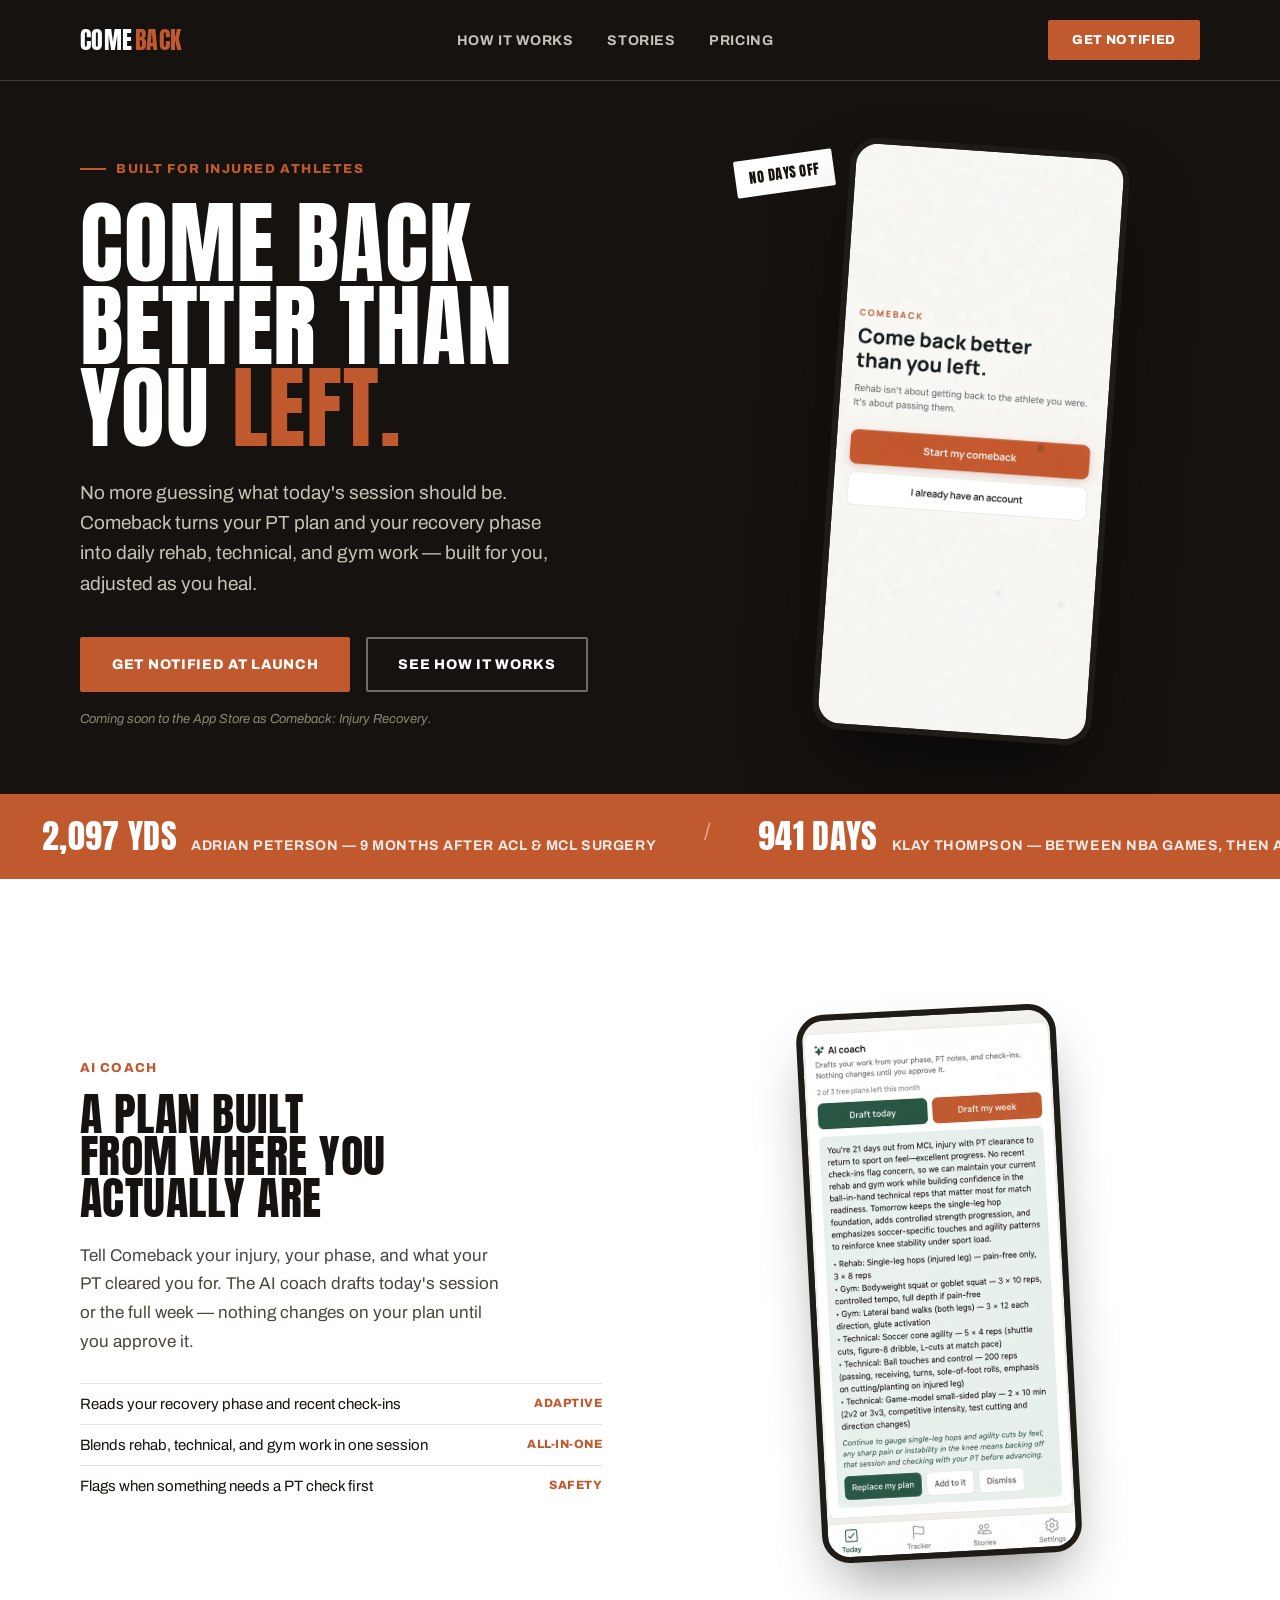
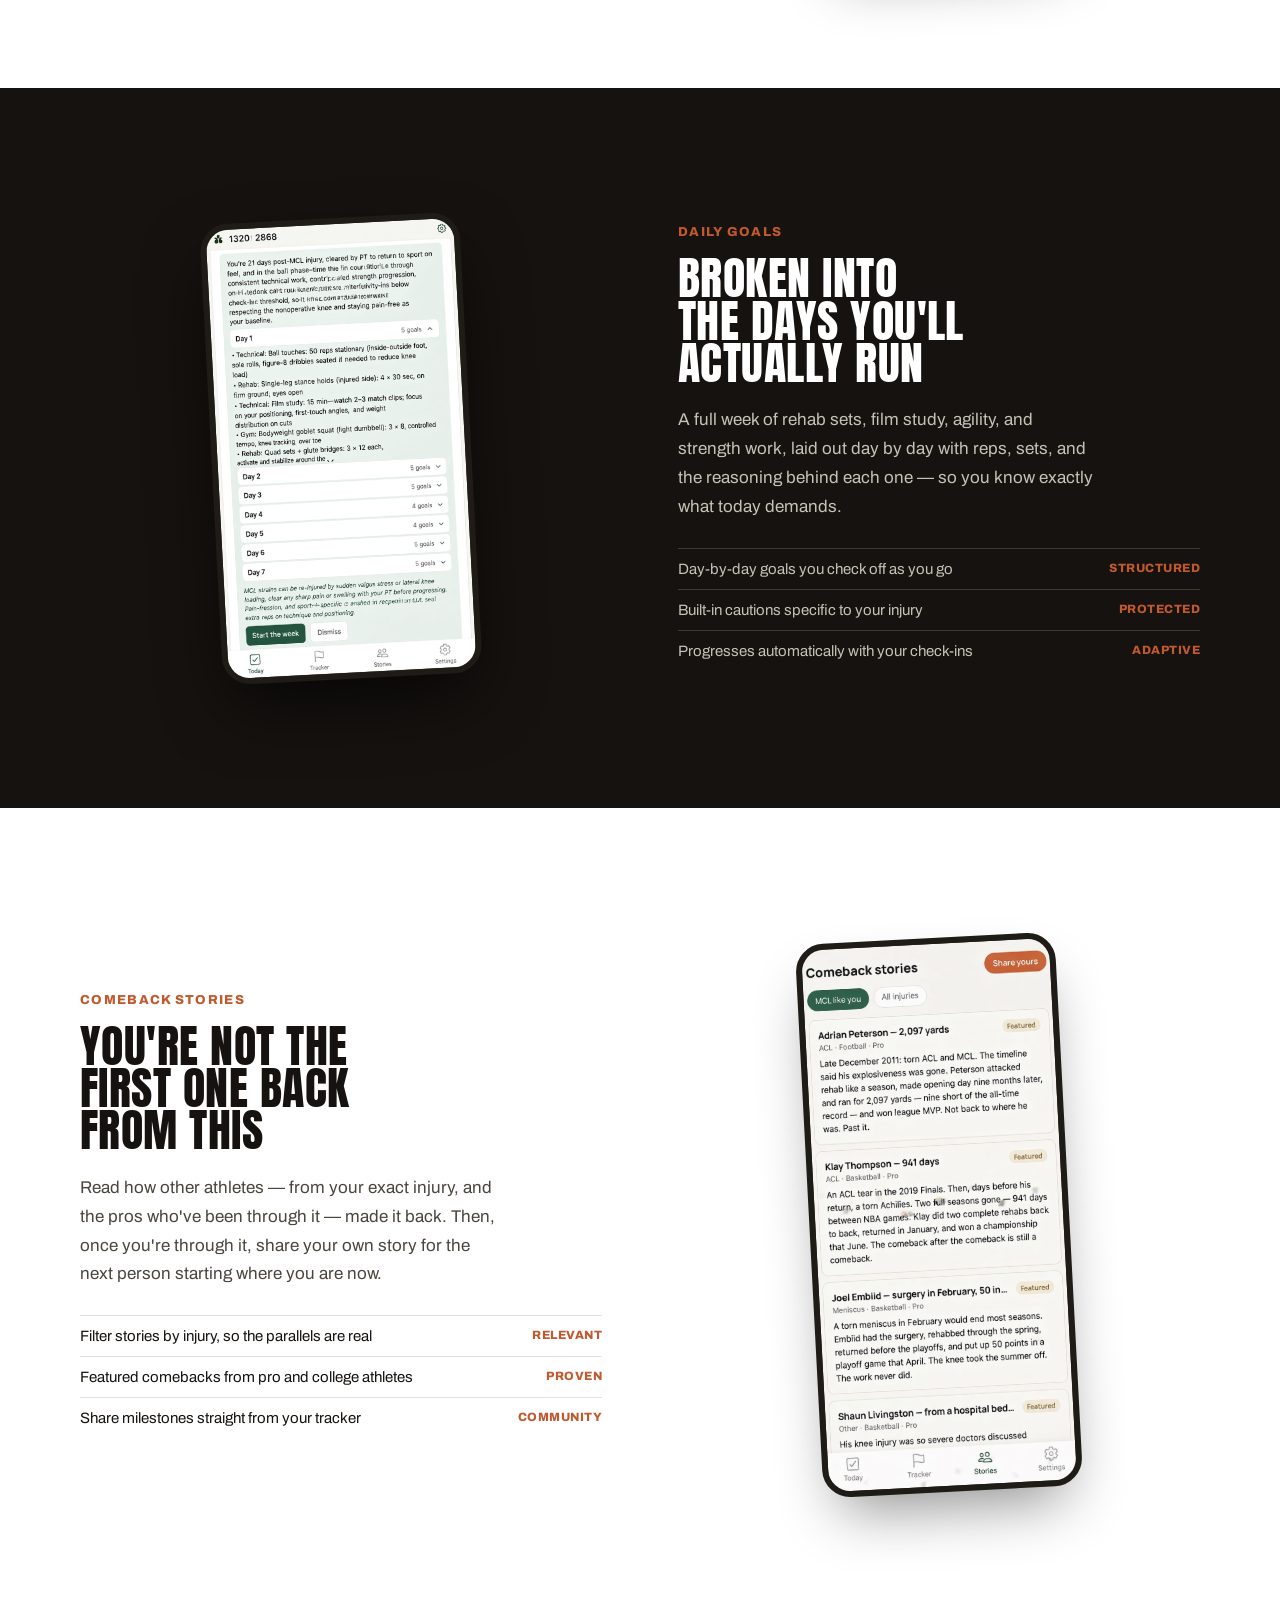
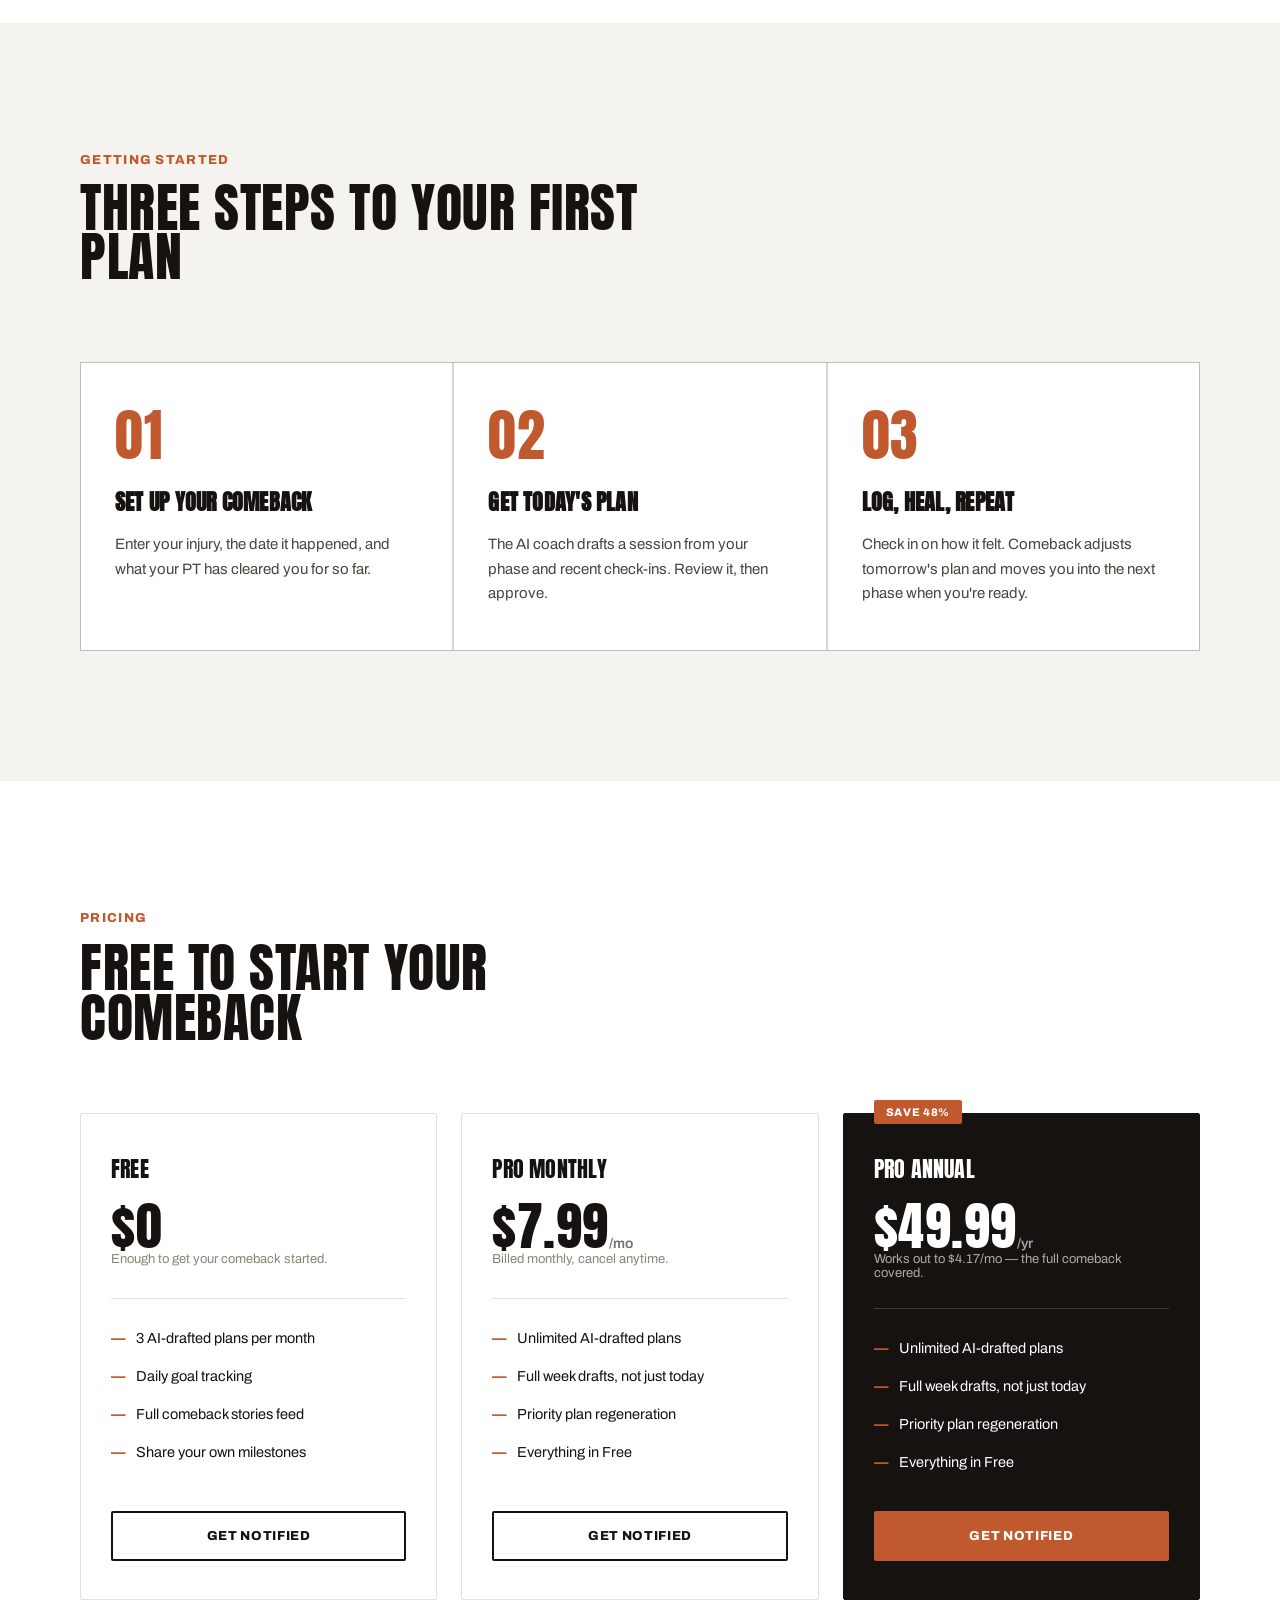
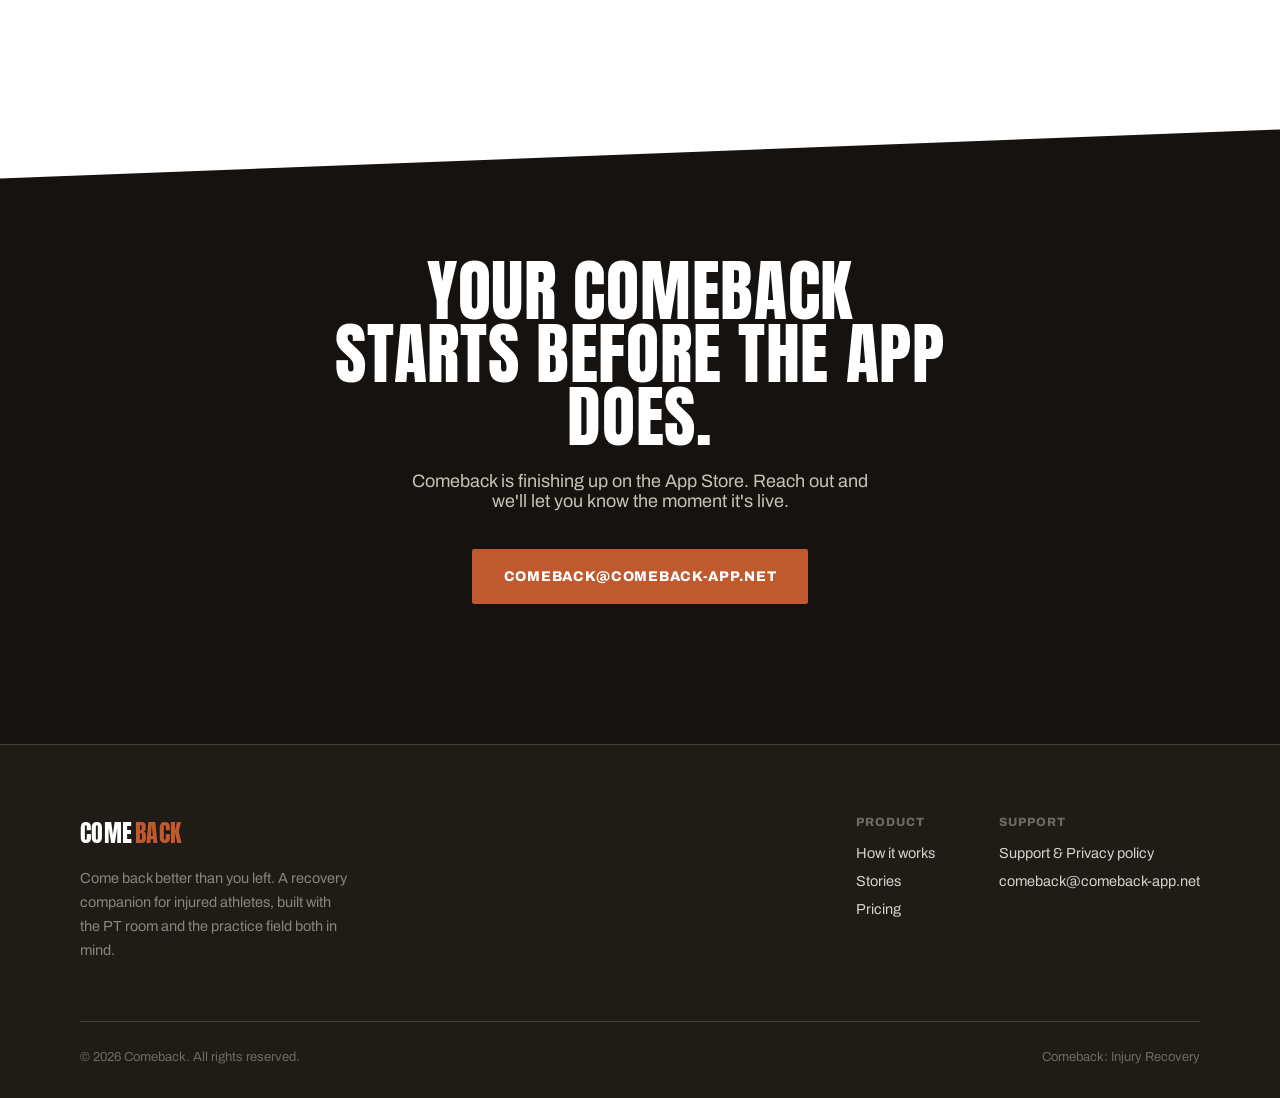
==== commit 27ee3734: "Change image format from PNG to JPG" ====
--- a/index.html
+++ b/index.html
@@ -331,7 +331,7 @@
       </div>
       <div class="f-image">
         <div class="phone">
-          <img src = "images/ai_week_edited.png" alt="Comeback app showing a weekly plan drafted by the AI coach" />
+          <img src = "images/ai_week_edited.jpg" alt="Comeback app showing a weekly plan drafted by the AI coach" />
         </div>
     </div>
   </section>
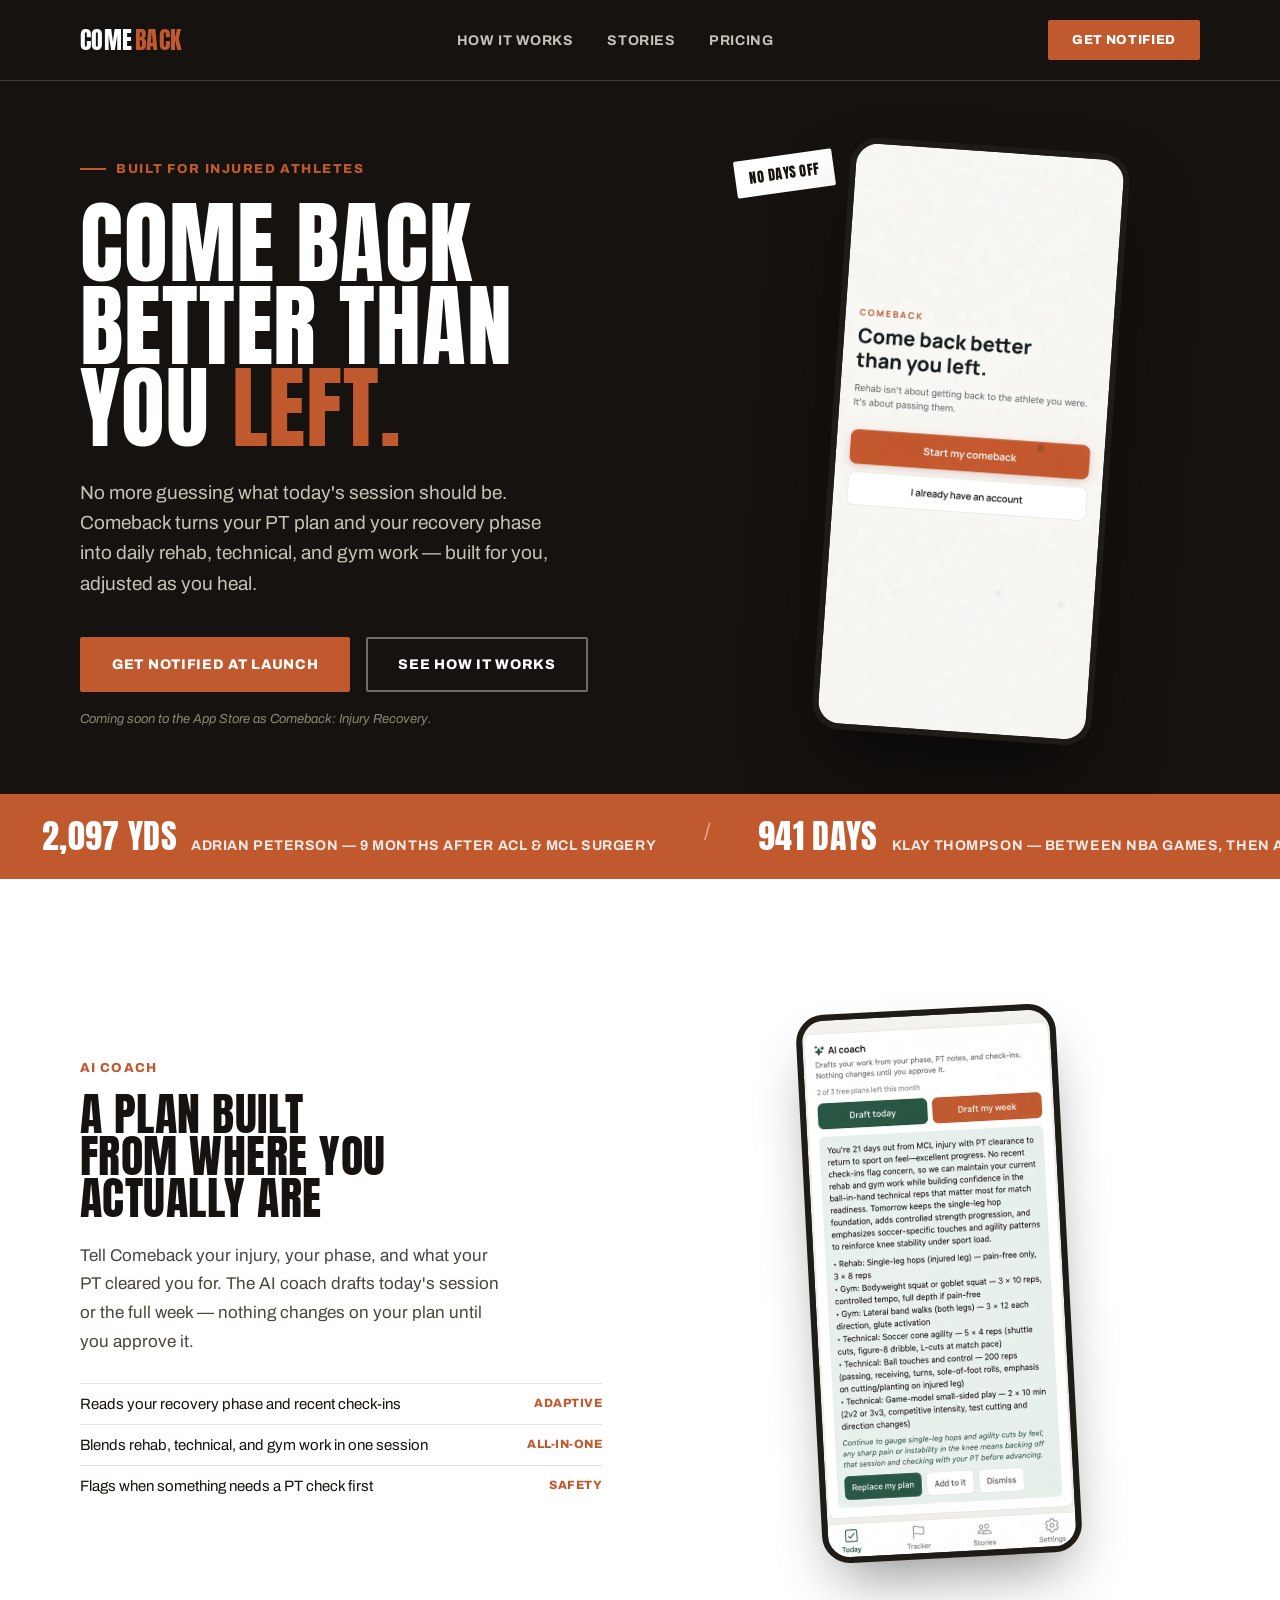
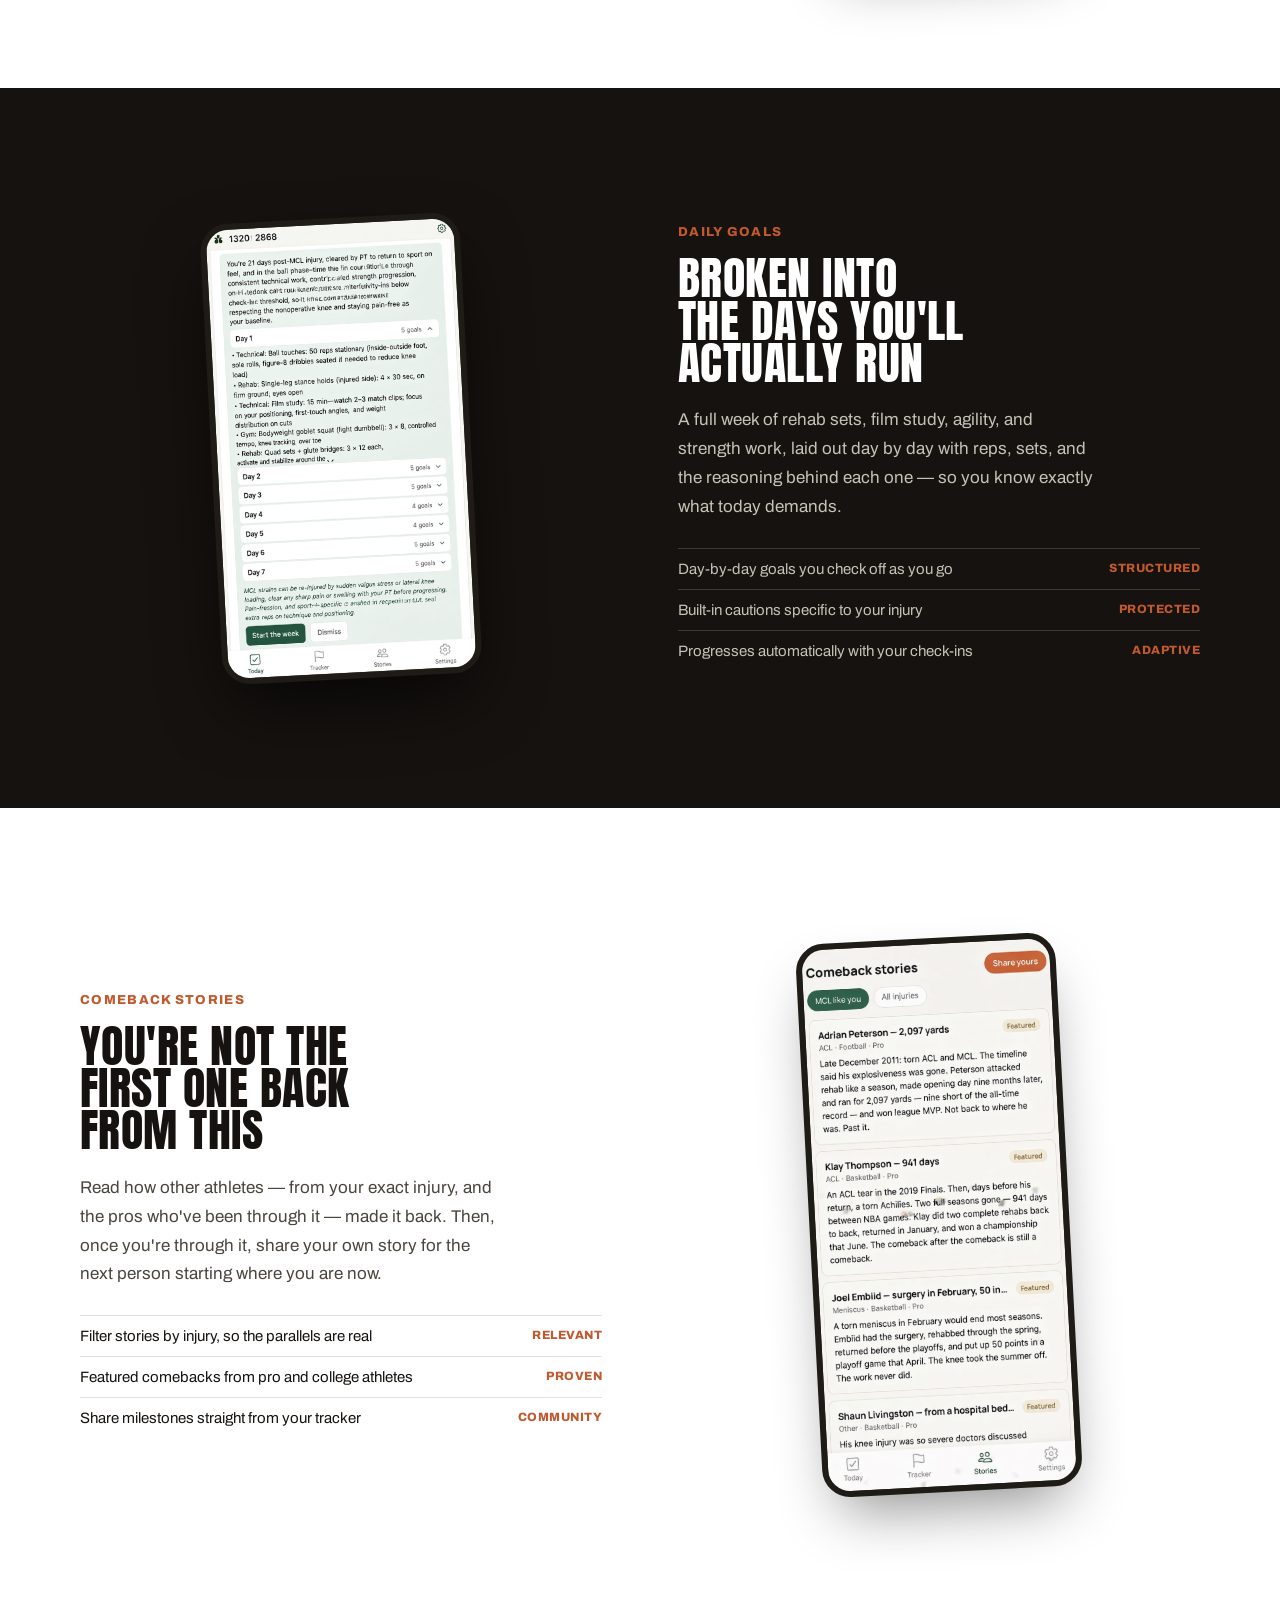
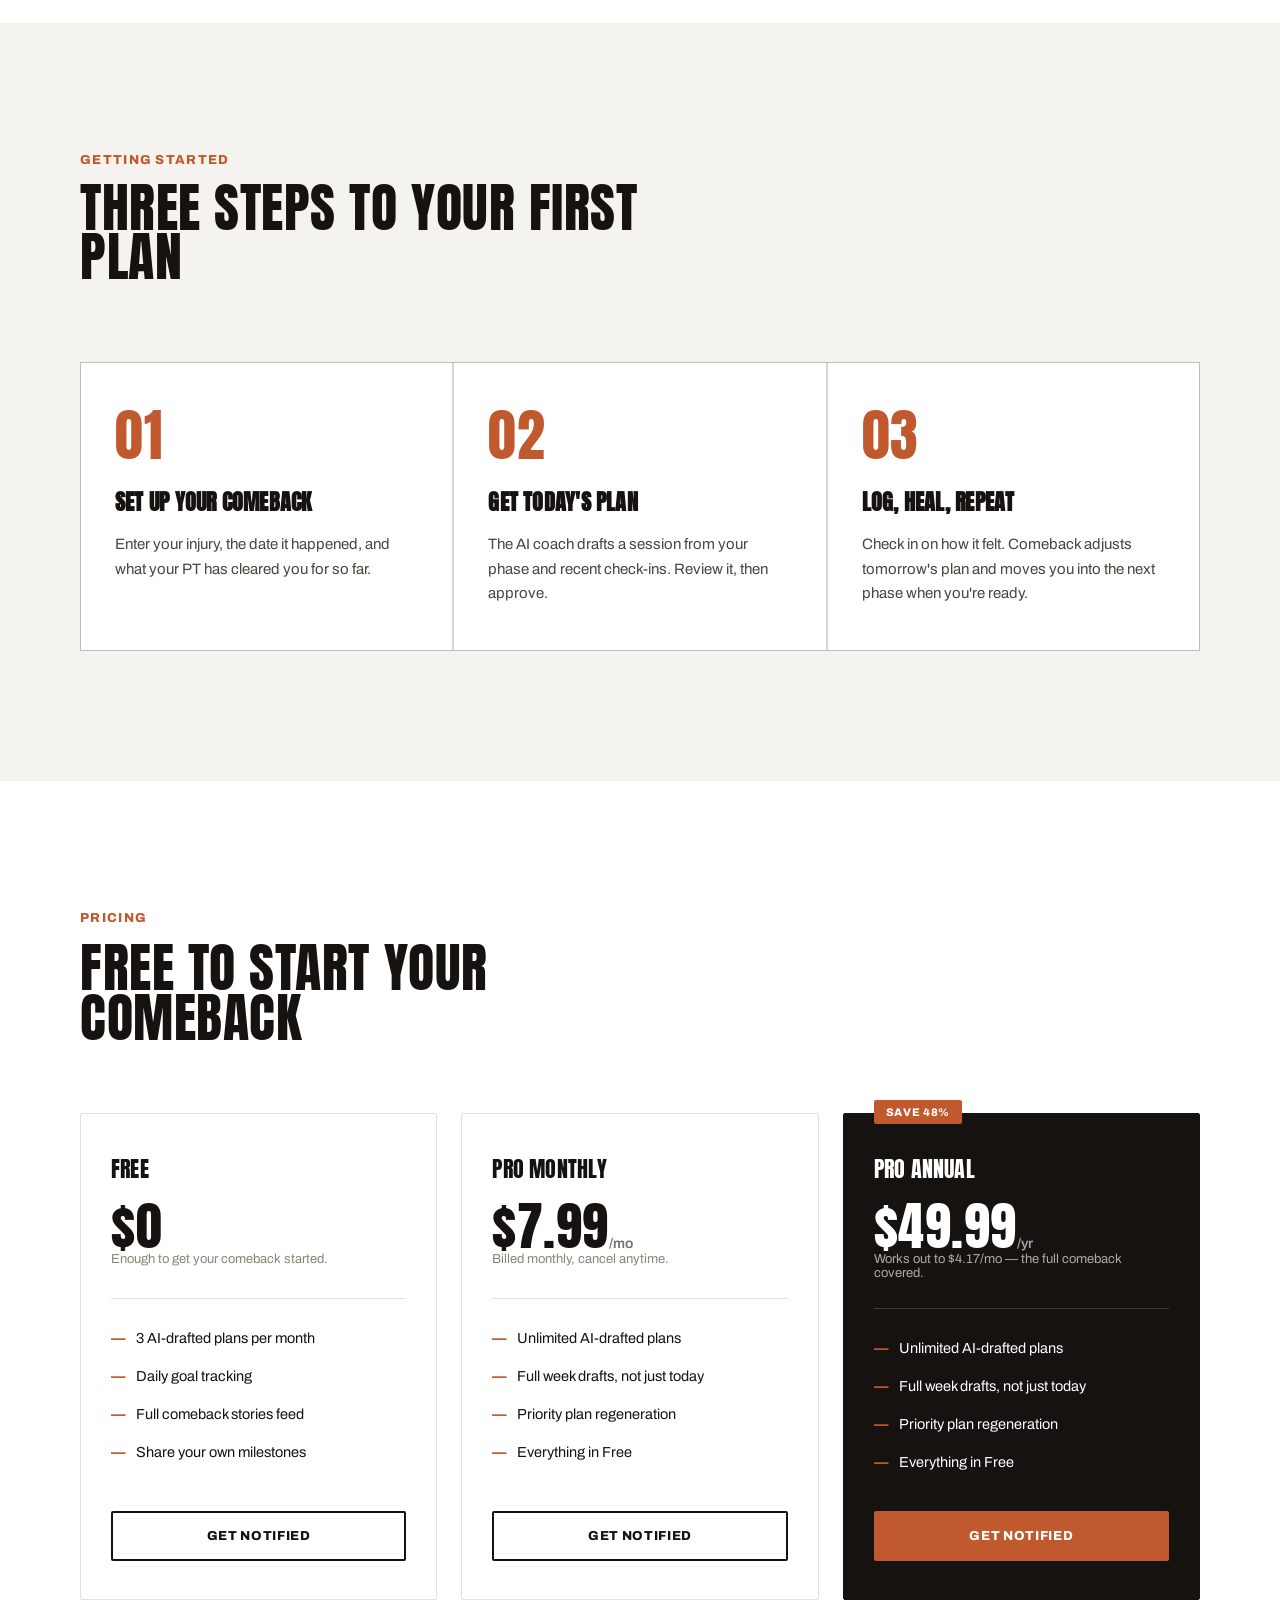
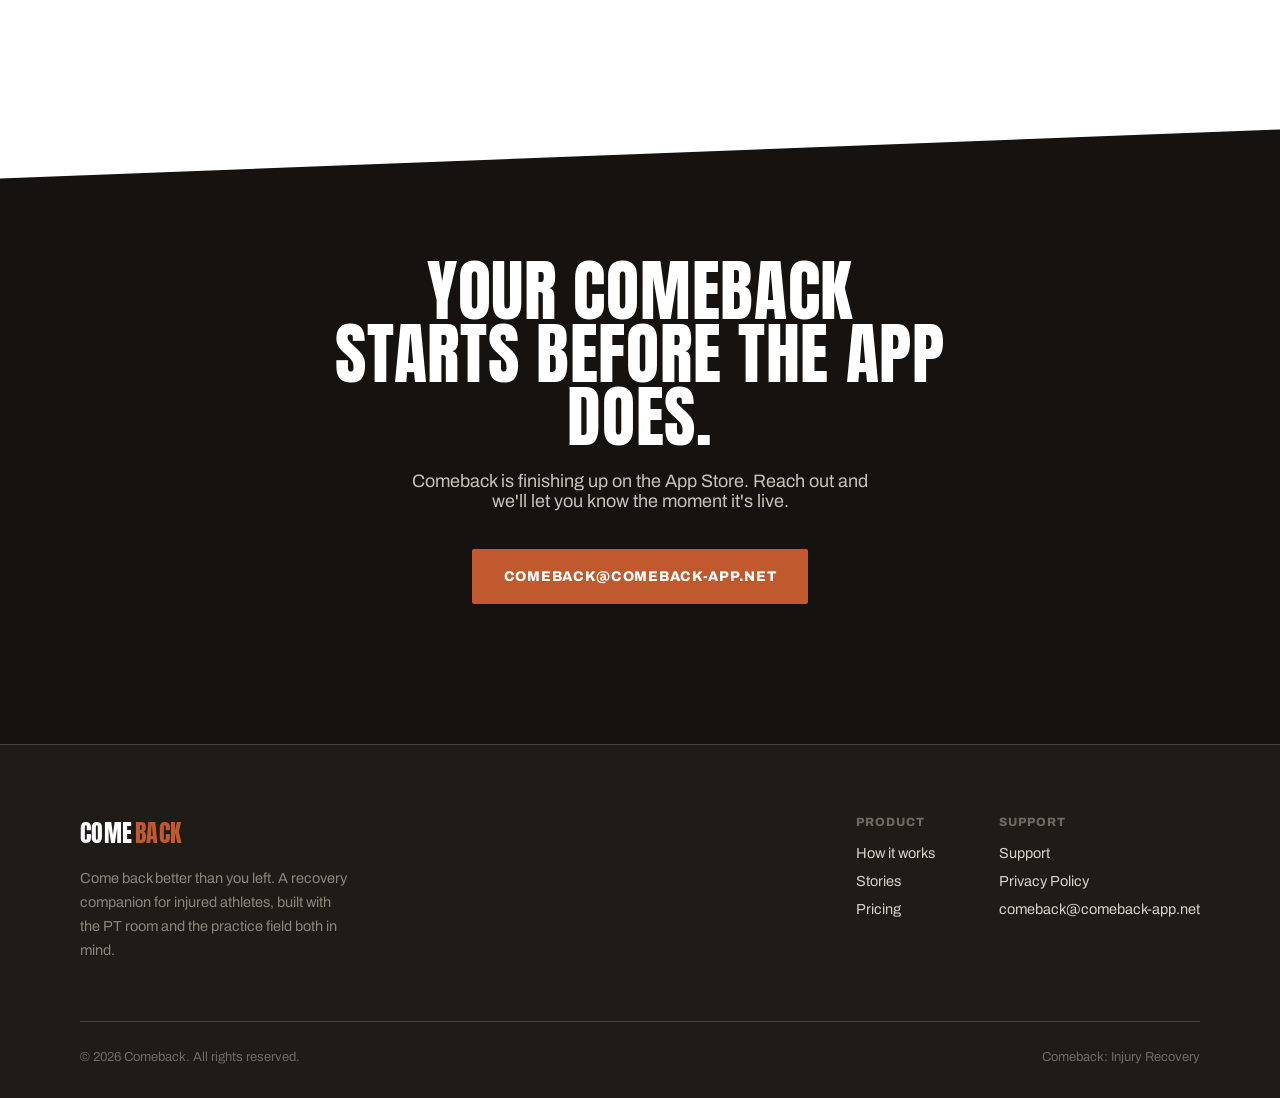
==== commit a75a9123: "Merge branch 'main' of https://github.com/rmanna80/comeback-app.net" ====
--- a/index.html
+++ b/index.html
@@ -463,8 +463,8 @@
         </div>
         <div class="foot-col">
           <h4>Support</h4>
-          <a href="support_&_privacy.html" target="_blank" rel="noopener">Support & Privacy policy</a>
-            
+          <a href="support.html" target="_blank" rel="noopener">Support</a>
+          <a href="privacy.html" target="_blank" rel="noopener">Privacy Policy</a>
           <a href="mailto:comeback@comeback-app.net">comeback@comeback-app.net</a>
         </div>
       </div>
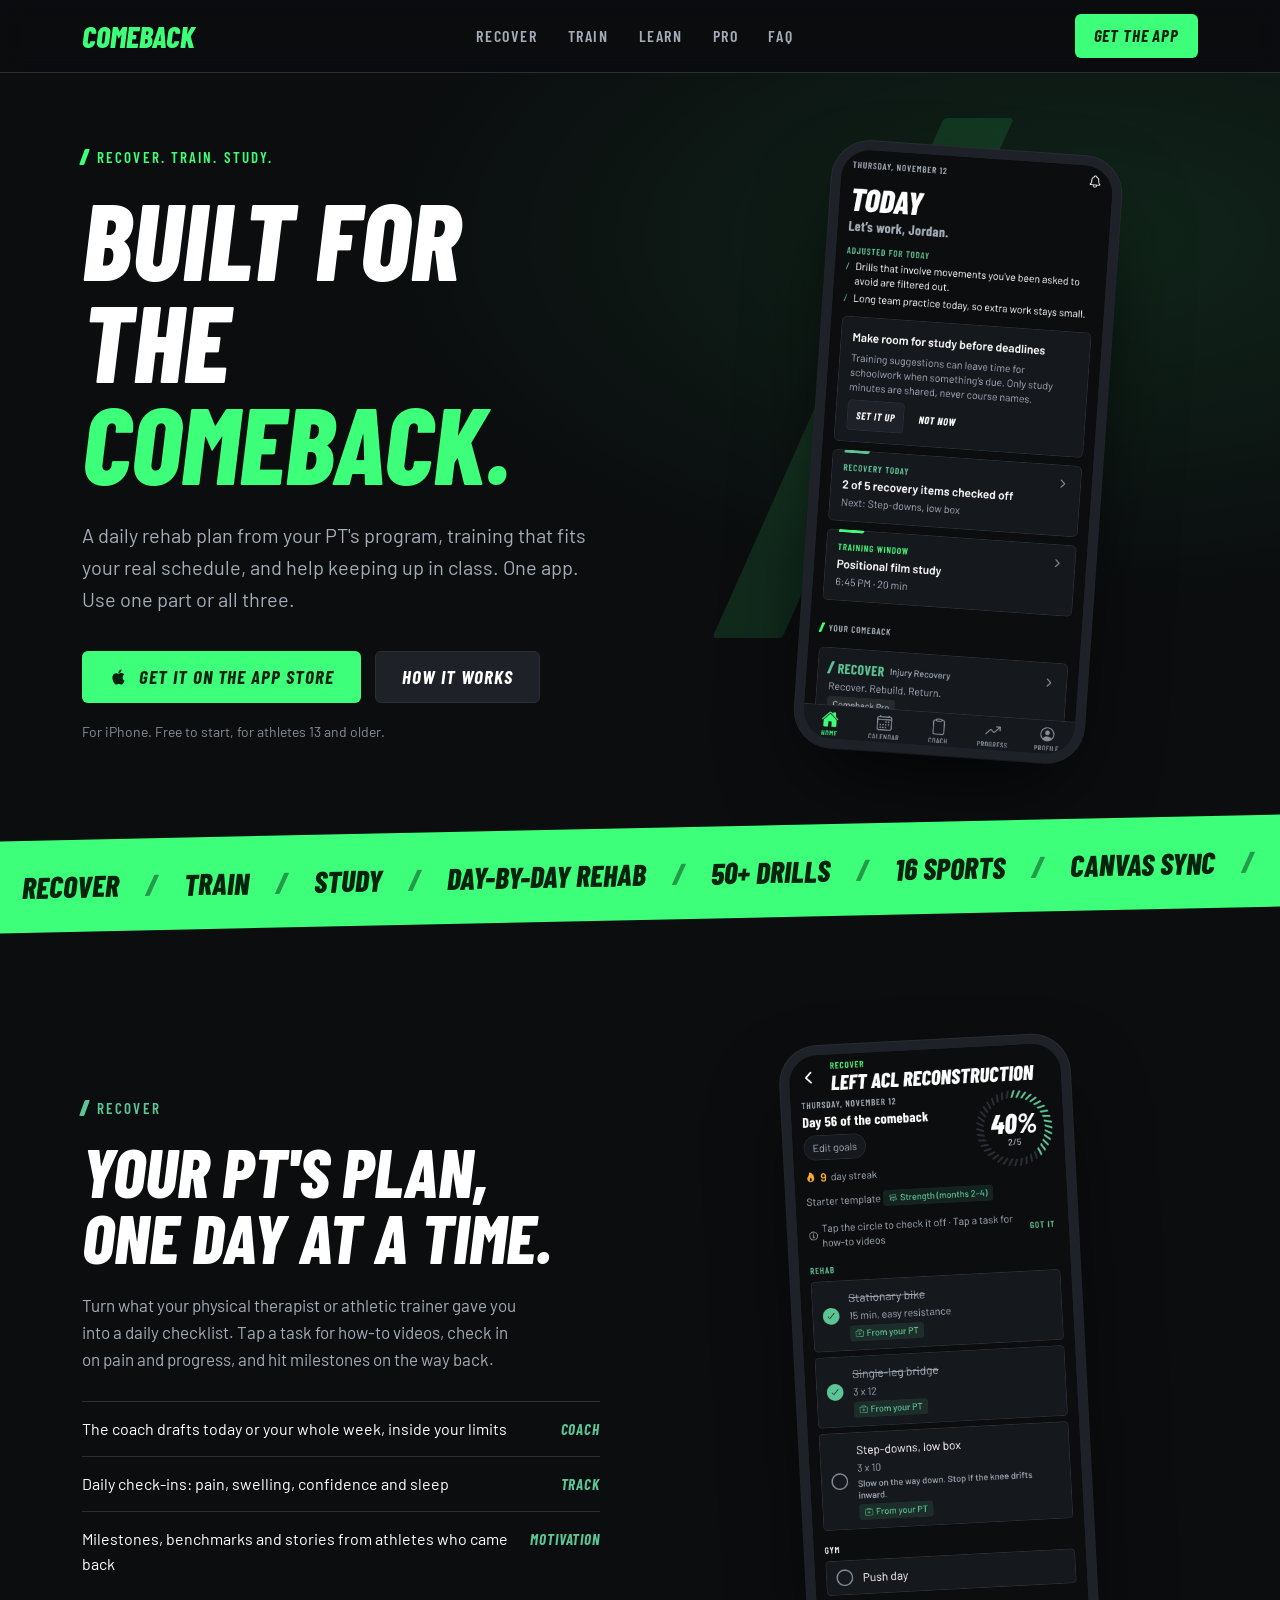
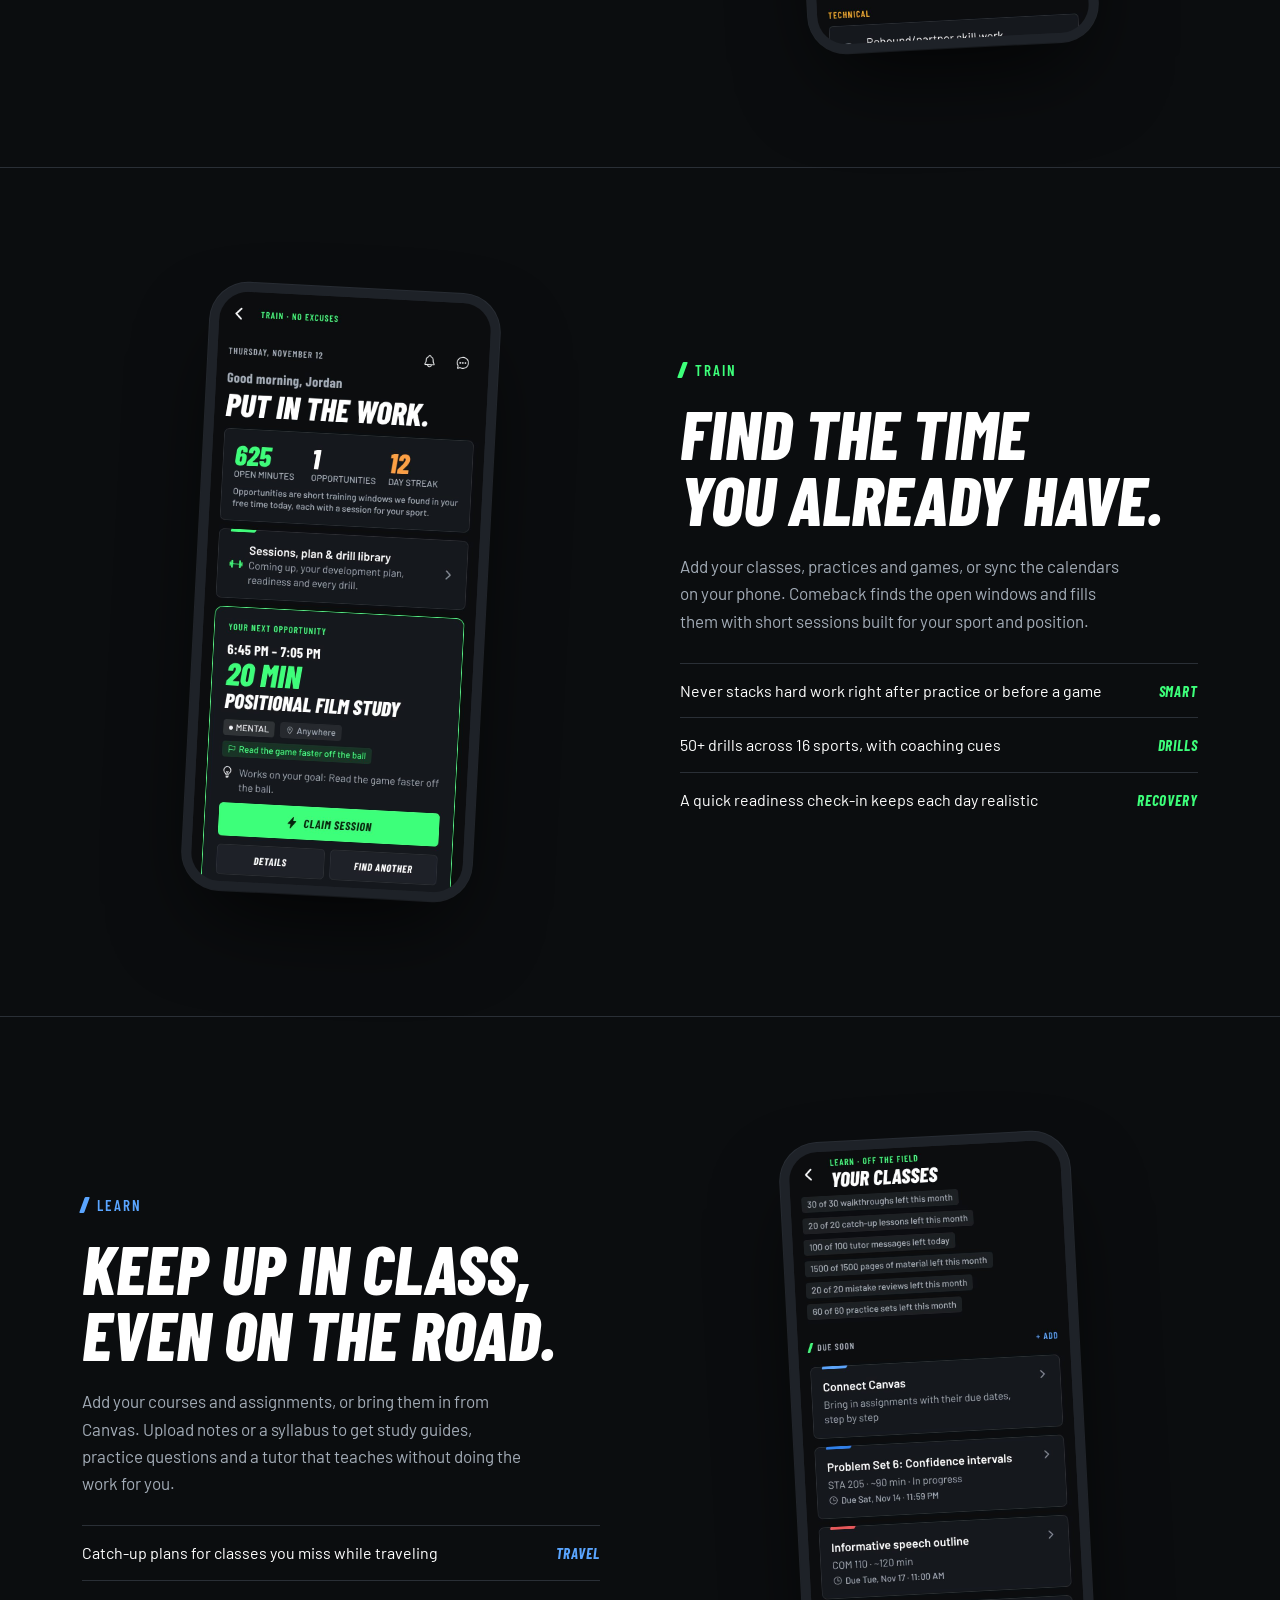
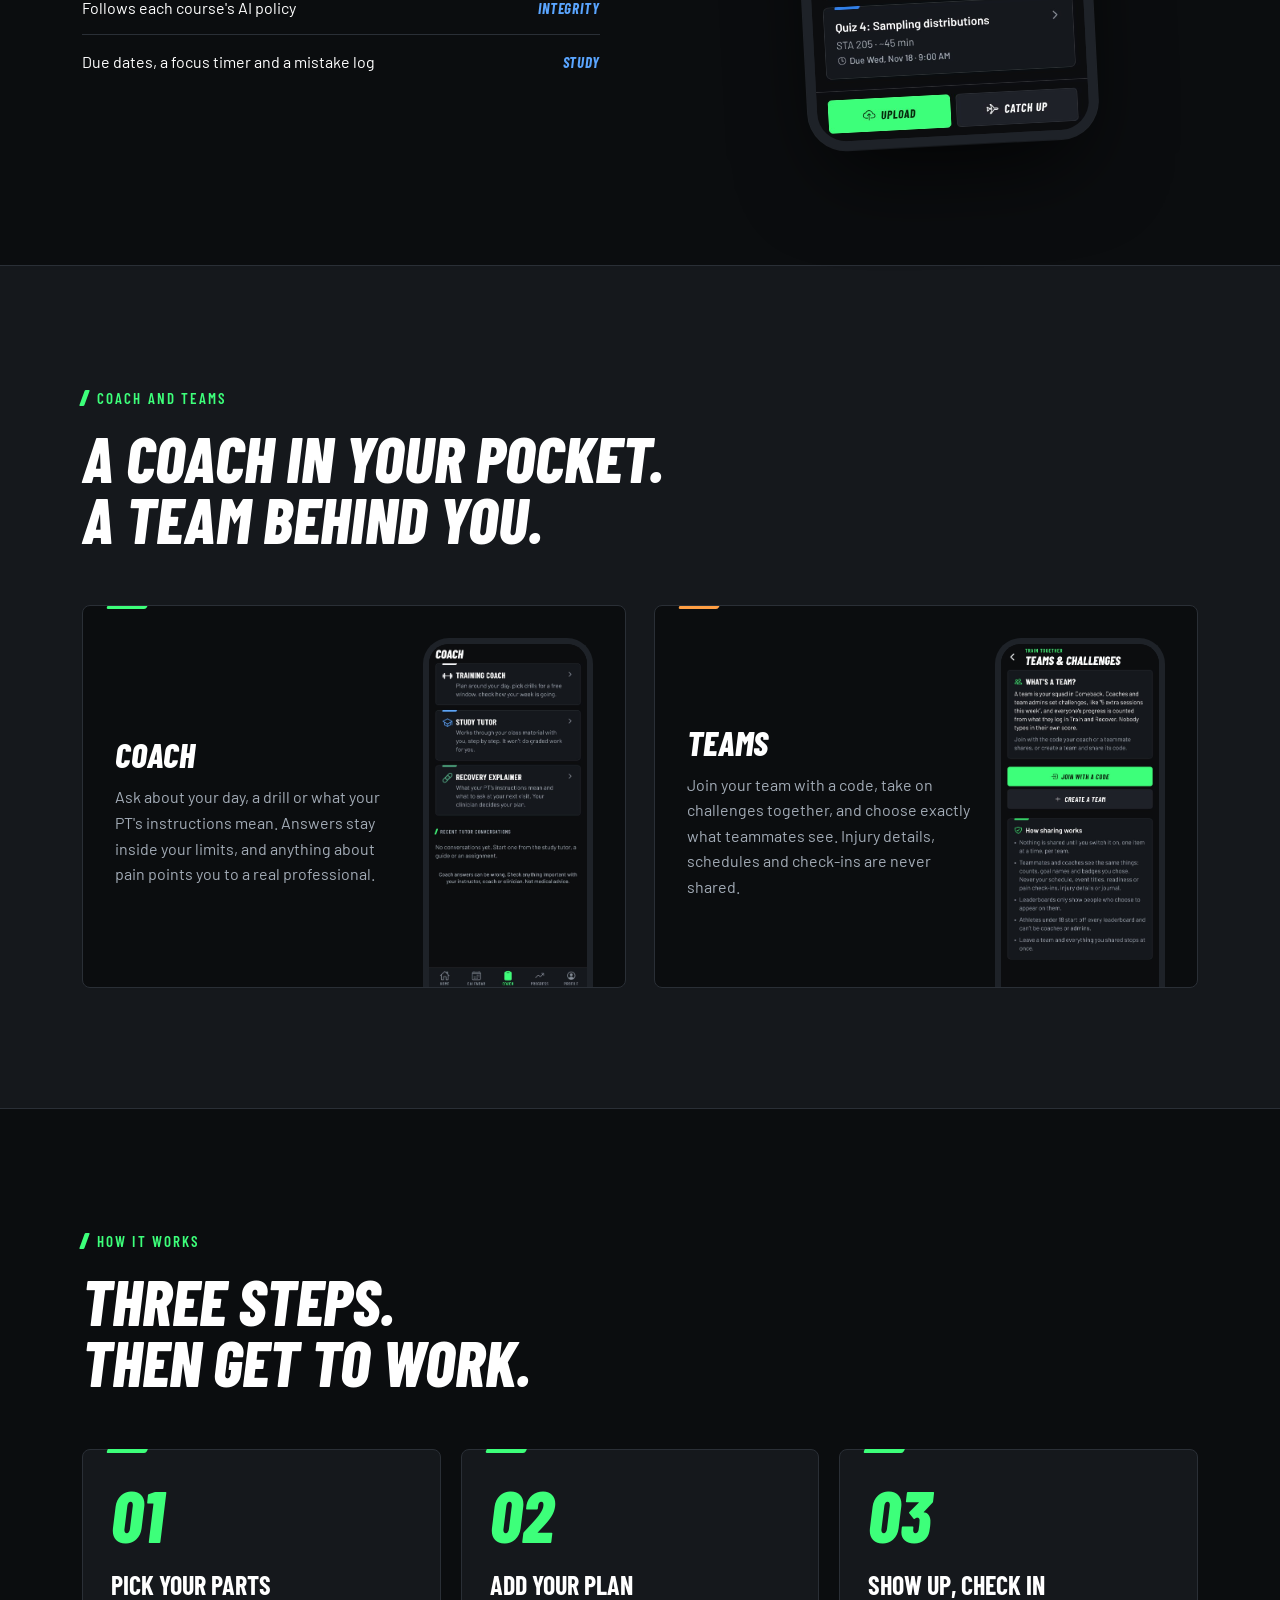
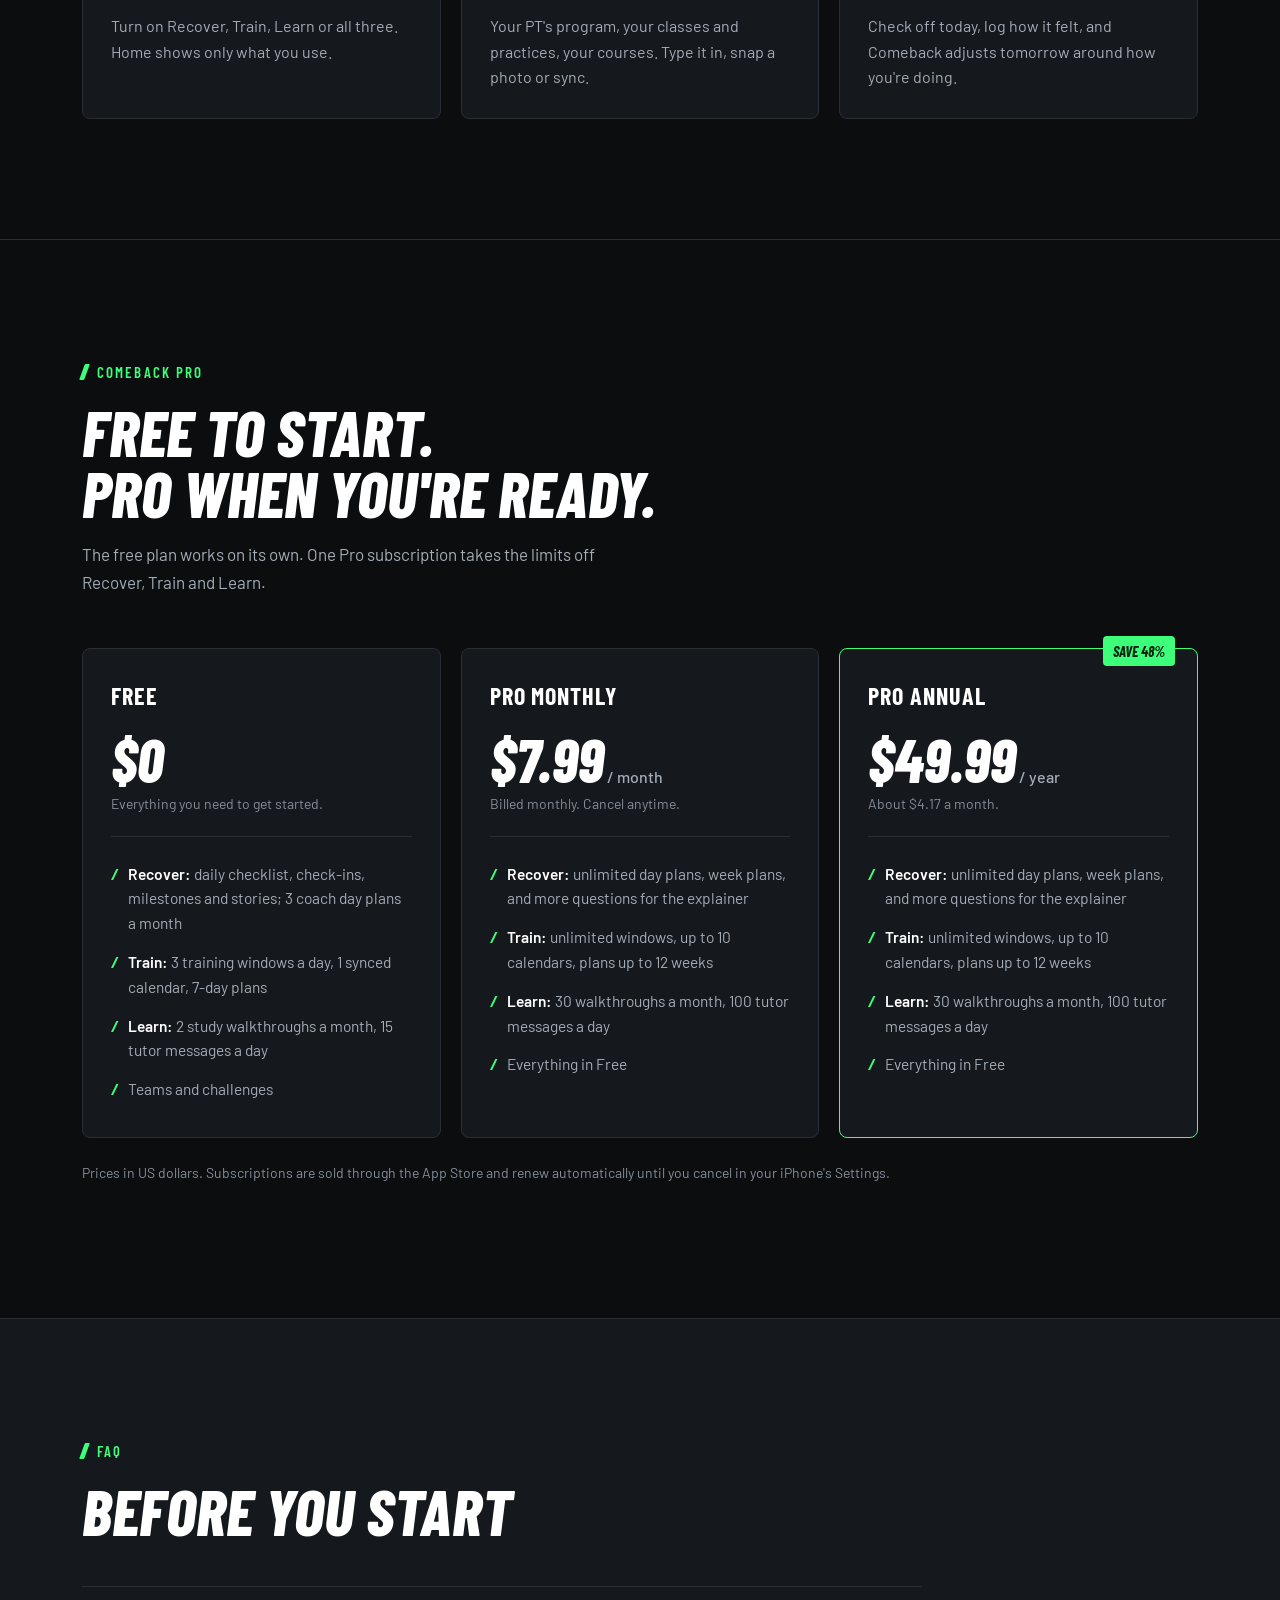
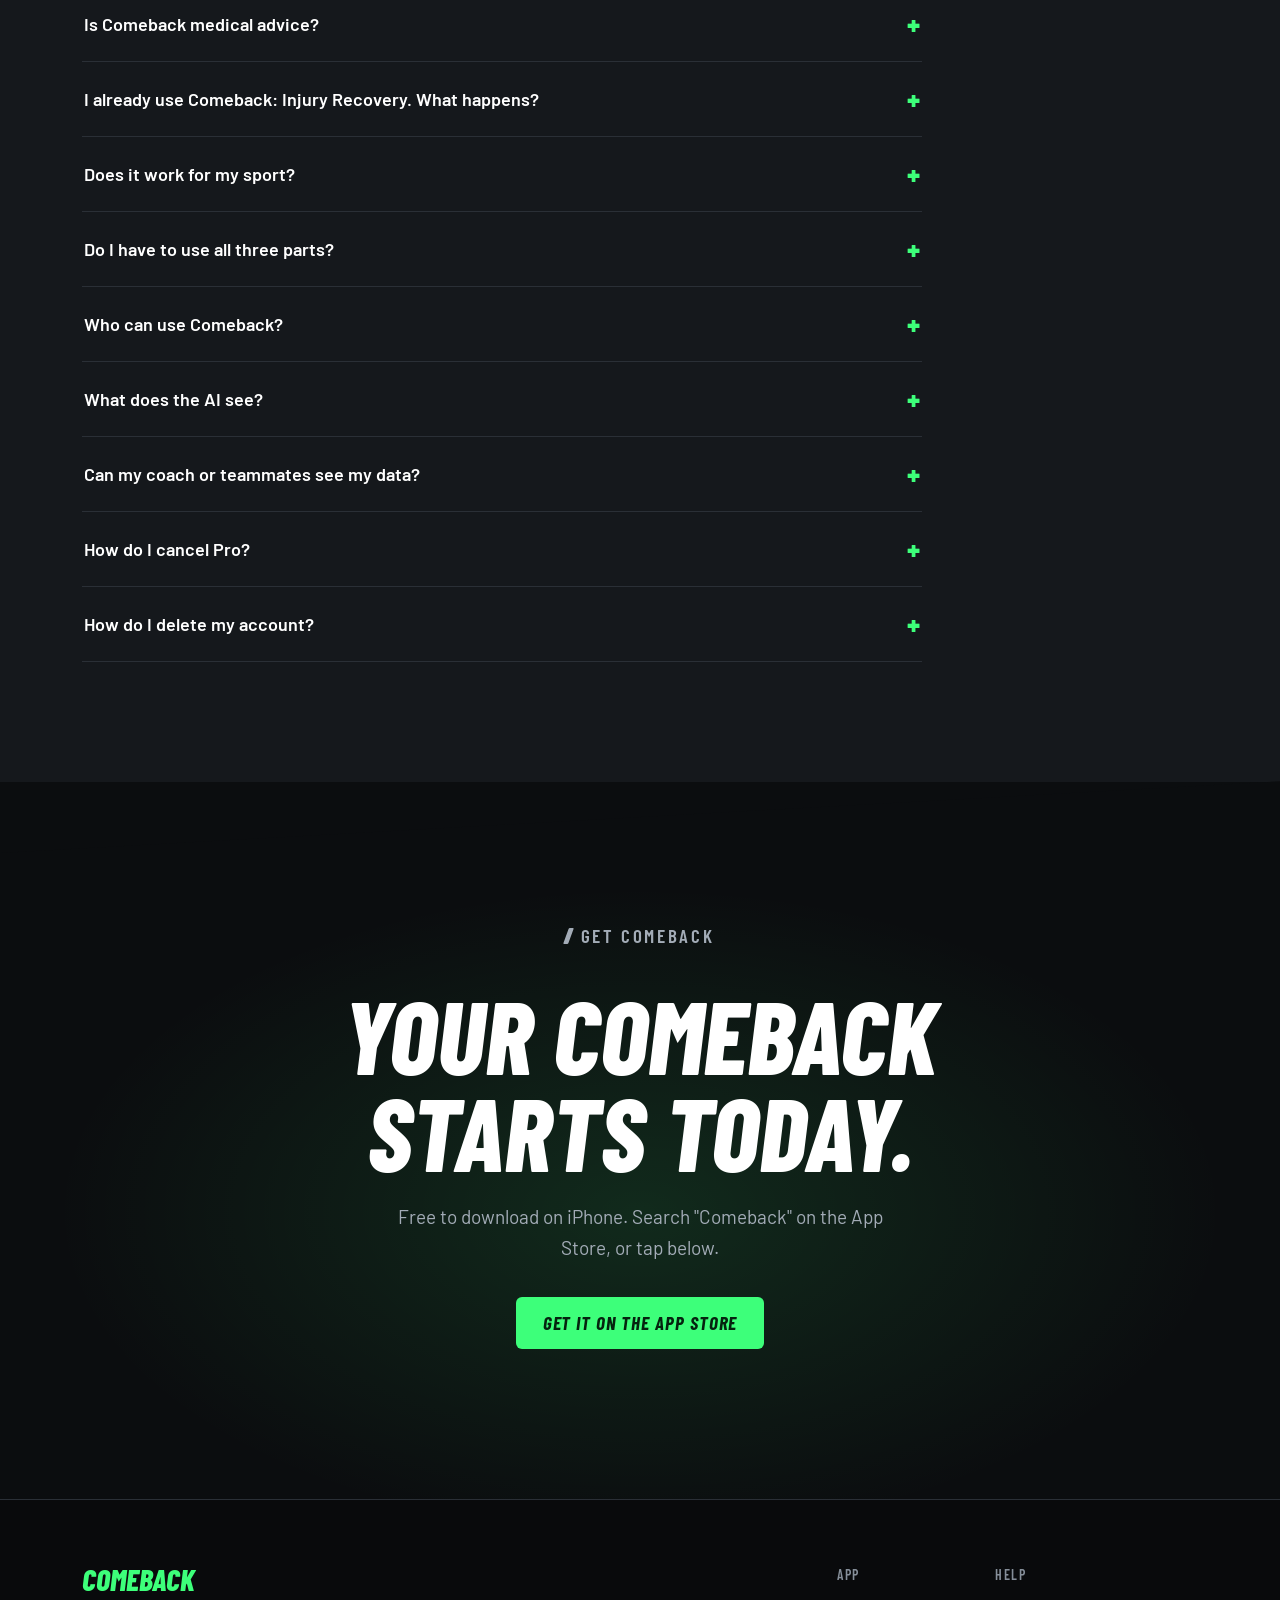
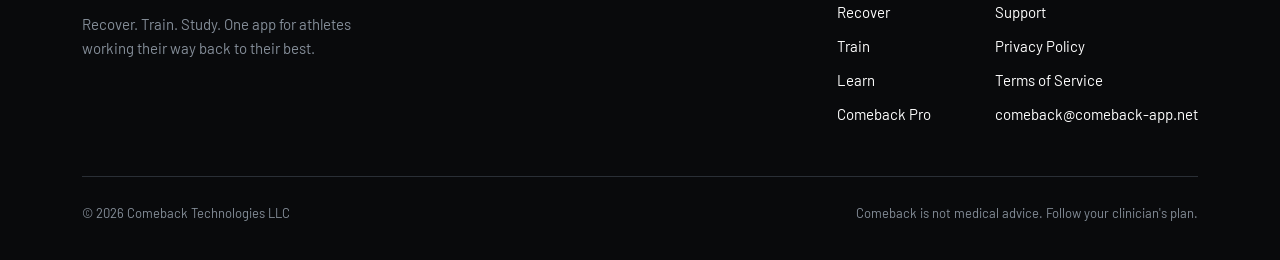
==== commit 19b6be29: "Restyle the site to match Comeback 2.0 New homepage for the unified app (Recover, Train, Learn, Coac" ====
--- a/index.html
+++ b/index.html
@@ -3,496 +3,429 @@
 <head>
 <meta charset="UTF-8">
 <meta name="viewport" content="width=device-width, initial-scale=1, viewport-fit=cover">
-<title>Comeback — Come back better than you left</title>
-<meta name="description" content="Comeback is a recovery app for injured athletes: an AI coach that drafts your daily rehab, technical, and gym work, plus a community of real comeback stories.">
+<title>Comeback: Recover. Train. Study.</title>
+<meta name="description" content="Comeback is one app for athletes: a daily rehab plan from your PT's program, training that fits your real schedule, and help keeping up in class.">
+<meta name="theme-color" content="#0B0D0F">
+<meta property="og:title" content="Comeback: Recover. Train. Study.">
+<meta property="og:description" content="A daily rehab plan, training that fits your real schedule, and help keeping up in class. One app for your whole comeback.">
+<meta property="og:image" content="https://comeback-app.net/images/app/home.jpg">
 <link rel="preconnect" href="https://fonts.googleapis.com">
 <link rel="preconnect" href="https://fonts.gstatic.com" crossorigin>
-<link href="https://fonts.googleapis.com/css2?family=Anton&family=Archivo:ital,wght@0,400;0,500;0,600;0,700;0,800;0,900;1,600&display=swap" rel="stylesheet">
+<link href="https://fonts.googleapis.com/css2?family=Barlow+Condensed:ital,wght@0,600;0,700;0,800;1,700;1,800&family=Barlow:wght@400;500;600;700&display=swap" rel="stylesheet">
+<link rel="stylesheet" href="/site.css">
 <style>
-  :root{
-    --black:#15120F;
-    --black-soft:#1F1B16;
-    --white:#FFFFFF;
-    --cream:#F5F1E6;
-    --paper:#F4F3EF;
-    --clay:#C1592F;
-    --clay-dark:#9C4423;
-    --forest:#23392F;
-    --forest-light:#EDF1EC;
-    --line: rgba(21,18,15,0.12);
-    --line-onblack: rgba(245,241,230,0.18);
-    color-scheme: light;
+  /* Hero */
+  .hero { position: relative; padding: 72px 0 140px; clip-path: polygon(0 0, 100% 0, 100% 90%, 0 100%); background: radial-gradient(1200px 600px at 85% 20%, rgba(61,255,122,0.10), transparent 60%), var(--bg); }
+  .hero-grid { display: grid; grid-template-columns: 1.1fr 0.9fr; gap: 48px; align-items: center; }
+  .hero h1 { font-size: clamp(60px, 8.4vw, 116px); }
+  .hero h1 .hit { color: var(--accent); }
+  .hero-sub { font-size: 20px; color: var(--muted); max-width: 46ch; margin: 26px 0 36px; }
+  .hero-ctas { display: flex; gap: 14px; flex-wrap: wrap; }
+  .hero-note { margin-top: 18px; font-size: 14px; color: var(--subtle); }
+  .phone-stage { display: flex; justify-content: center; position: relative; }
+  .phone-stage .phone { transform: rotate(4deg); }
+  .phone-stage::before {
+    content: ''; position: absolute; width: 70px; height: 520px; background: var(--accent); opacity: 0.12;
+    transform: skewX(-24deg); top: -30px; left: 50%; margin-left: -130px; border-radius: 4px;
   }
-  *{box-sizing:border-box;}
-  html{scroll-behavior:smooth; scroll-padding-top:80px;}
-  body{
-    margin:0;
-    background:var(--white);
-    color:var(--black);
-    font-family:'Archivo', -apple-system, sans-serif;
-    -webkit-font-smoothing:antialiased;
-    padding-top:env(safe-area-inset-top,0px);
-    padding-bottom:env(safe-area-inset-bottom,0px);
-    overflow-x:hidden;
-  }
-  img{max-width:100%; display:block;}
-  a{color:inherit;}
-  .wrap{max-width:1200px; margin:0 auto; padding:0 40px;}
-
-  .disp{
-    font-family:'Anton', sans-serif;
-    font-weight:400;
-    text-transform:uppercase;
-    letter-spacing:0.01em;
-    line-height:0.92;
-    margin:0;
-  }
-
-  /* ---------------- NAV ---------------- */
-  header.nav{
-    position:sticky; top:0; z-index:60;
-    top:env(safe-area-inset-top,0px);
-    background:var(--black);
-    border-bottom:1px solid var(--line-onblack);
-  }
-  .nav-inner{
-    max-width:1200px; margin:0 auto; padding:20px 40px;
-    display:flex; align-items:center; justify-content:space-between; gap:24px;
-  }
-  .wordmark{
-    font-family:'Anton', sans-serif; font-size:24px; letter-spacing:0.02em;
-    color:var(--white); text-decoration:none; text-transform:uppercase;
-    display:flex; align-items:center; gap:2px;
-  }
-  .wordmark span{color:var(--clay);}
-  nav.links{display:flex; gap:34px; font-size:14px; font-weight:700; text-transform:uppercase; letter-spacing:0.04em;}
-  nav.links a{text-decoration:none; color:#C7C2B7; transition:color .15s ease;}
-  nav.links a:hover{color:var(--white);}
-  .nav-cta{
-    font-weight:800; font-size:13px; text-transform:uppercase; letter-spacing:0.05em;
-    padding:13px 24px; background:var(--clay); color:var(--white); border-radius:2px;
-    text-decoration:none; white-space:nowrap;
-  }
-  .nav-cta:hover{background:var(--clay-dark);}
-
-  /* ---------------- HERO ---------------- */
-  .hero{
-    background:var(--black); color:var(--white);
-    padding:64px 0 120px;
-    position:relative;
-    clip-path: polygon(0 0, 100% 0, 100% 92%, 0 100%);
-  }
-  .hero-grid{display:grid; grid-template-columns:1.15fr 0.85fr; gap:40px; align-items:center;}
-  .hero-eyebrow{
-    display:inline-flex; align-items:center; gap:10px;
-    font-size:13px; font-weight:800; text-transform:uppercase; letter-spacing:0.12em;
-    color:var(--clay); margin-bottom:26px;
-  }
-  .hero-eyebrow::before{content:''; width:26px; height:2px; background:var(--clay);}
-  h1.headline{
-    font-size:clamp(52px,7vw,92px);
-    color:var(--white);
-  }
-  h1.headline .hit{color:var(--clay);}
-  .hero-sub{
-    font-size:19px; line-height:1.6; color:#C7C2B7; max-width:44ch; margin:28px 0 38px;
-  }
-  .hero-ctas{display:flex; gap:16px; flex-wrap:wrap; align-items:center;}
-  .btn{
-    display:inline-flex; align-items:center; gap:10px;
-    font-weight:800; font-size:14px; text-transform:uppercase; letter-spacing:0.05em;
-    padding:18px 30px; border-radius:2px; text-decoration:none; border:2px solid transparent; cursor:pointer;
-  }
-  .btn-clay{background:var(--clay); color:var(--white);}
-  .btn-clay:hover{background:var(--clay-dark);}
-  .btn-outline-light{border-color:rgba(245,241,230,0.4); color:var(--white);}
-  .btn-outline-light:hover{border-color:var(--white);}
-  .hero-note{margin-top:20px; font-size:13px; color:#8B8578; font-style:italic;}
-
-  .phone-stage{display:flex; justify-content:center; position:relative;}
-  .phone{
-    width:280px; border-radius:28px; overflow:hidden;
-    box-shadow:0 40px 80px -20px rgba(0,0,0,0.6);
-    transform:rotate(4deg);
-    border:6px solid var(--black-soft);
-    background:var(--black-soft);
-  }
-  .phone img{display:block; width:100%;}
-  .phone-tag{
-    position:absolute; top:10px; left:40%; transform:translateX(-190px) rotate(-8deg);
-    background:var(--white); color:var(--black); font-family:'Anton',sans-serif;
-    font-size:14px; letter-spacing:0.04em; padding:8px 14px; border-radius:2px;
-    text-transform:uppercase;
-  }
-
-  /* ---------------- SCOREBOARD MARQUEE ---------------- */
-  .scoreboard{
-    background:var(--clay); color:var(--white);
-    padding:26px 0; overflow:hidden; white-space:nowrap; margin-top:-64px; position:relative; z-index:5;
-  }
-  .scoreboard-track{display:inline-flex; animation:scroll 34s linear infinite;}
-  .scoreboard-track .item{
-    display:inline-flex; align-items:baseline; gap:14px; padding:0 42px;
-  }
-  .scoreboard-track .num{font-family:'Anton',sans-serif; font-size:34px; letter-spacing:0.01em;}
-  .scoreboard-track .lbl{font-size:14px; font-weight:700; text-transform:uppercase; letter-spacing:0.04em; opacity:0.88;}
-  .scoreboard-track .sep{opacity:0.5; font-size:22px; padding:0 6px;}
-  @keyframes scroll{ from{transform:translateX(0);} to{transform:translateX(-50%);} }
-  @media (prefers-reduced-motion: reduce){ .scoreboard-track{animation:none;} }
-
-  /* ---------------- FEATURE BLOCKS ---------------- */
-  .feature-block{padding:130px 0;}
-  .feature-block.on-black{background:var(--black); color:var(--white);}
-  .feature-block.on-white{background:var(--white); color:var(--black);}
-
-  .feat-grid{display:grid; grid-template-columns:1fr 1fr; gap:76px; align-items:center;}
-  .feat-grid.reverse .f-text{order:2;}
-  .feat-grid.reverse .f-image{order:1;}
-
-  .f-kicker{font-size:13px; font-weight:800; text-transform:uppercase; letter-spacing:0.1em; color:var(--clay); margin-bottom:18px;}
-  .f-title{font-size:clamp(32px,4vw,46px); margin-bottom:22px;}
-  .on-black .f-body{color:#C7C2B7;}
-  .on-white .f-body{color:#4A453D;}
-  .f-body{font-size:17px; line-height:1.7; max-width:42ch;}
-  .f-list{list-style:none; padding:0; margin:26px 0 0;}
-  .f-list li{
-    font-size:15px; padding:12px 0; border-top:1px solid var(--line);
-    display:flex; justify-content:space-between; gap:16px;
-  }
-  .on-black .f-list li{border-top-color:var(--line-onblack); color:#C7C2B7;}
-  .f-list li span.tag{font-weight:800; color:var(--clay); font-size:12px; text-transform:uppercase; letter-spacing:0.04em; white-space:nowrap;}
-
-  .f-image{display:flex; justify-content:center;}
-  .f-image .phone{width:260px; transform:rotate(-3deg); box-shadow:0 30px 60px -18px rgba(0,0,0,0.45);}
-  .on-black .f-image .phone{box-shadow:0 30px 70px -14px rgba(0,0,0,0.7);}
-
-  /* ---------------- HOW IT WORKS ---------------- */
-  .how{background:var(--paper); padding:130px 0;}
-  .how-head{max-width:640px; margin-bottom:80px;}
-  .how-head .f-kicker{margin-bottom:16px;}
-  .how-head h2{font-size:clamp(34px,4.5vw,54px);}
-  .steps{display:grid; grid-template-columns:repeat(3,1fr); gap:2px; background:var(--line); border:1px solid var(--line);}
-  .step{background:var(--white); padding:44px 34px;}
-  .step-index{font-family:'Anton',sans-serif; font-size:56px; color:var(--clay); line-height:1; margin-bottom:22px;}
-  .step h3{font-family:'Anton',sans-serif; text-transform:uppercase; font-size:22px; margin:0 0 14px; letter-spacing:0.01em;}
-  .step p{font-size:15px; line-height:1.65; color:#4A453D; margin:0;}
-
-  /* ---------------- PRICING ---------------- */
-  .pricing{background:var(--white); padding:130px 0;}
-  .price-head{max-width:640px; margin-bottom:70px;}
-  .price-head h2{font-size:clamp(34px,4.5vw,54px);}
-  .price-grid{display:grid; grid-template-columns:repeat(3,1fr); gap:24px; align-items:stretch;}
-  .price-card{
-    border:1px solid var(--line); border-radius:2px; padding:38px 30px;
-    display:flex; flex-direction:column;
-  }
-  .price-card.featured{background:var(--black); color:var(--white); border-color:var(--black); position:relative;}
-  .price-badge{
-    position:absolute; top:-14px; left:30px;
-    background:var(--clay); color:var(--white); font-size:11px; font-weight:800;
-    text-transform:uppercase; letter-spacing:0.06em; padding:6px 12px; border-radius:2px;
-  }
-  .price-name{font-family:'Anton',sans-serif; font-size:22px; text-transform:uppercase; letter-spacing:0.01em;}
-  .price-amount{font-family:'Anton',sans-serif; font-size:52px; margin:18px 0 2px; letter-spacing:0.01em;}
-  .price-amount .per{font-family:'Archivo',sans-serif; font-weight:600; font-size:14px; text-transform:none; letter-spacing:0; opacity:0.6;}
-  .price-note{font-size:13px; color:#8B8578; margin-bottom:28px; min-height:18px;}
-  .featured .price-note{color:#B0AB9F;}
-  .price-feats{list-style:none; padding:20px 0 0; margin:0 0 30px; border-top:1px solid var(--line); flex:1;}
-  .featured .price-feats{border-top-color:var(--line-onblack);}
-  .price-feats li{padding:11px 0; font-size:14.5px; display:flex; gap:10px; align-items:flex-start;}
-  .price-feats li::before{content:'—'; color:var(--clay); font-weight:800; flex-shrink:0;}
-  .price-cta{
-    text-align:center; font-weight:800; font-size:13px; text-transform:uppercase; letter-spacing:0.05em;
-    padding:16px; border-radius:2px; text-decoration:none; border:2px solid var(--black);
-  }
-  .price-cta:hover{background:var(--black); color:var(--white);}
-  .featured .price-cta{border-color:var(--clay); background:var(--clay); color:var(--white);}
-  .featured .price-cta:hover{background:var(--clay-dark); border-color:var(--clay-dark);}
-
-  /* ---------------- FINAL CTA ---------------- */
-  .cta-band{
-    background:var(--black); color:var(--white); text-align:center;
-    padding:130px 0 140px; position:relative;
-    clip-path: polygon(0 8%, 100% 0, 100% 100%, 0 100%);
-    margin-top:-1px;
-  }
-  .cta-band h2{font-size:clamp(40px,6vw,68px); max-width:18ch; margin:0 auto 24px;}
-  .cta-band p{font-size:18px; color:#C7C2B7; max-width:46ch; margin:0 auto 38px;}
-
-  /* ---------------- FOOTER ---------------- */
-  footer{background:var(--black-soft); color:#B0AB9F; padding:70px 0 34px; border-top:1px solid var(--line-onblack);}
-  .foot-top{display:flex; justify-content:space-between; gap:40px; flex-wrap:wrap; padding-bottom:44px; border-bottom:1px solid var(--line-onblack); margin-bottom:28px;}
-  .foot-brand .wordmark{margin-bottom:16px;}
-  .foot-brand p{max-width:34ch; font-size:14.5px; line-height:1.65; color:#8B8578;}
-  .foot-cols{display:flex; gap:64px; flex-wrap:wrap;}
-  .foot-col h4{font-size:12px; text-transform:uppercase; letter-spacing:0.08em; color:#6E6A5F; font-weight:800; margin:0 0 16px;}
-  .foot-col a{display:block; font-size:14.5px; color:#D6D2C6; text-decoration:none; margin-bottom:12px;}
-  .foot-col a:hover{color:var(--clay);}
-  .foot-bottom{display:flex; justify-content:space-between; gap:20px; flex-wrap:wrap; font-size:13px; color:#6E6A5F;}
-
-  /* ---------------- RESPONSIVE ---------------- */
-  @media (max-width:920px){
-    nav.links{display:none;}
-    .wrap{padding:0 24px;}
-    .nav-inner{padding:16px 24px;}
-    .hero{padding:48px 0 90px; clip-path:polygon(0 0,100% 0,100% 95%,0 100%);}
-    .hero-grid{grid-template-columns:1fr; gap:52px;}
-    .phone-stage{order:-1;}
-    .phone{width:230px; transform:rotate(0deg); margin:0 auto;}
-    .phone-tag{display:none;}
-    .scoreboard{margin-top:-40px;}
-    .feature-block{padding:90px 0;}
-    .feat-grid{grid-template-columns:1fr; gap:40px;}
-    .feat-grid.reverse .f-text{order:1;} .feat-grid.reverse .f-image{order:2;}
-    .f-image .phone{width:220px; transform:rotate(0);}
-    .how{padding:90px 0;}
-    .steps{grid-template-columns:1fr;}
-    .pricing{padding:90px 0;}
-    .price-grid{grid-template-columns:1fr;}
-    .cta-band{padding:90px 0 100px;}
+
+  /* Strip */
+  .strip { background: var(--accent); color: var(--on-accent); padding: 22px 0; overflow: hidden; white-space: nowrap; margin-top: -70px; position: relative; z-index: 5; transform: skewY(-1.2deg); }
+  .strip-track { display: inline-flex; animation: scroll 38s linear infinite; }
+  .strip-track span { font-family: var(--display); font-weight: 800; font-style: italic; font-size: 30px; text-transform: uppercase; padding: 0 22px; }
+  .strip-track span.sep { opacity: 0.45; padding: 0 4px; }
+  @keyframes scroll { from { transform: translateX(0); } to { transform: translateX(-50%); } }
+
+  /* Parts */
+  .part { padding: 120px 0; }
+  .part + .part { border-top: 1px solid var(--border); }
+  .part-grid { display: grid; grid-template-columns: 1fr 1fr; gap: 80px; align-items: center; }
+  .part-grid.flip .p-text { order: 2; }
+  .part-grid.flip .p-image { order: 1; }
+  .p-title { font-size: clamp(44px, 5.4vw, 72px); margin-bottom: 22px; }
+  .p-title small { display: block; font-size: 0.42em; color: var(--muted); font-style: italic; margin-top: 10px; letter-spacing: 0.02em; }
+  .p-body { color: var(--muted); max-width: 44ch; margin: 0; }
+  .p-list { list-style: none; padding: 0; margin: 28px 0 0; max-width: 520px; }
+  .p-list li { display: flex; justify-content: space-between; align-items: baseline; gap: 18px; padding: 14px 0; border-top: 1px solid var(--border); font-size: 16px; }
+  .p-list .tag { font-family: var(--display); font-weight: 700; font-style: italic; font-size: 15px; text-transform: uppercase; letter-spacing: 0.06em; color: var(--kicker, var(--accent)); white-space: nowrap; }
+  .p-image { display: flex; justify-content: center; }
+  .p-image .phone { transform: rotate(-3deg); }
+  .part-grid.flip .p-image .phone { transform: rotate(3deg); }
+
+  /* Coach + teams */
+  .duo { padding: 120px 0; background: var(--surface); border-top: 1px solid var(--border); border-bottom: 1px solid var(--border); }
+  .duo-head { max-width: 760px; margin-bottom: 56px; }
+  .duo-head h2 { font-size: clamp(42px, 5vw, 66px); }
+  .duo-grid { display: grid; grid-template-columns: 1fr 1fr; gap: 28px; }
+  .duo-card { background: var(--bg); display: grid; grid-template-columns: 1fr 170px; gap: 24px; align-items: center; padding: 32px 32px 0; overflow: hidden; }
+  .duo-card .phone { align-self: end; }
+  .duo-card h3 { font-family: var(--display); font-weight: 800; font-style: italic; font-size: 34px; text-transform: uppercase; margin: 0 0 12px; line-height: 1; }
+  .duo-card p { color: var(--muted); margin: 0; font-size: 16px; }
+  .duo-card .phone { width: 170px; border-width: 6px; border-radius: 26px 26px 0 0; border-bottom: 0; box-shadow: none; }
+
+  /* Steps */
+  .steps-sec { padding: 120px 0; }
+  .steps-sec h2 { font-size: clamp(42px, 5vw, 66px); margin-bottom: 56px; }
+  .steps { display: grid; grid-template-columns: repeat(3, 1fr); gap: 20px; }
+  .step .num { font-family: var(--display); font-weight: 800; font-style: italic; font-size: 72px; line-height: 1; color: var(--accent); margin-bottom: 14px; }
+  .step h3 { font-family: var(--display); font-weight: 700; font-size: 26px; text-transform: uppercase; margin: 0 0 8px; }
+  .step p { color: var(--muted); margin: 0; font-size: 16px; }
+
+  /* Pricing */
+  .pricing { padding: 120px 0; border-top: 1px solid var(--border); }
+  .pricing h2 { font-size: clamp(42px, 5vw, 66px); margin-bottom: 18px; }
+  .price-intro { color: var(--muted); max-width: 52ch; margin: 0 0 52px; }
+  .price-grid { display: grid; grid-template-columns: repeat(3, 1fr); gap: 20px; align-items: stretch; }
+  .price { display: flex; flex-direction: column; }
+  .price.featured { border-color: var(--accent); }
+  .price-badge { position: absolute; top: -13px; right: 22px; background: var(--accent); color: var(--on-accent); font-family: var(--display); font-weight: 700; font-style: italic; font-size: 15px; text-transform: uppercase; padding: 3px 10px; border-radius: 4px; }
+  .price-name { font-family: var(--display); font-weight: 700; font-size: 24px; text-transform: uppercase; letter-spacing: 0.04em; }
+  .price-amount { font-family: var(--display); font-weight: 800; font-style: italic; font-size: 60px; line-height: 1; margin: 14px 0 4px; }
+  .price-amount .per { font-family: var(--body); font-style: normal; font-weight: 500; font-size: 16px; color: var(--muted); }
+  .price-note { color: var(--subtle); font-size: 14px; min-height: 22px; margin-bottom: 20px; }
+  .price ul { list-style: none; padding: 18px 0 0; margin: 0; border-top: 1px solid var(--border); flex: 1; }
+  .price li { display: flex; gap: 10px; padding: 7px 0; font-size: 15.5px; color: var(--muted); }
+  .price li::before { content: '/'; color: var(--accent); font-weight: 700; font-style: italic; flex-shrink: 0; }
+  .price li strong { color: var(--text); font-weight: 600; }
+  .price-foot { color: var(--subtle); font-size: 14px; margin-top: 24px; }
+
+  /* FAQ */
+  .faq { padding: 120px 0; background: var(--surface); border-top: 1px solid var(--border); }
+  .faq h2 { font-size: clamp(42px, 5vw, 66px); margin-bottom: 44px; }
+  .faq-list { max-width: 840px; }
+  details { border-top: 1px solid var(--border); }
+  details:last-child { border-bottom: 1px solid var(--border); }
+  summary { list-style: none; cursor: pointer; display: flex; justify-content: space-between; align-items: center; gap: 20px; padding: 22px 2px; font-weight: 600; font-size: 18px; }
+  summary::-webkit-details-marker { display: none; }
+  summary::after { content: '+'; font-family: var(--display); font-weight: 800; font-size: 30px; color: var(--accent); line-height: 1; transition: transform .2s ease; }
+  details[open] summary::after { transform: rotate(45deg); }
+  details p { margin: 0 2px 24px; color: var(--muted); max-width: 66ch; }
+  details a { color: var(--accent); }
+
+  /* Final CTA */
+  .cta { padding: 140px 0 150px; text-align: center; clip-path: polygon(0 10%, 100% 0, 100% 100%, 0 100%); background: radial-gradient(900px 500px at 50% 60%, rgba(61,255,122,0.12), transparent 65%), var(--bg); margin-top: -1px; }
+  .cta h2 { font-size: clamp(54px, 8vw, 104px); margin: 0 auto 22px; }
+  .cta p { color: var(--muted); max-width: 46ch; margin: 0 auto 34px; font-size: 19px; }
+
+  @media (max-width: 900px) {
+    .hero { padding: 44px 0 110px; clip-path: polygon(0 0, 100% 0, 100% 94%, 0 100%); }
+    .hero-grid, .part-grid, .duo-grid { grid-template-columns: 1fr; }
+    .hero-grid { gap: 52px; }
+    .phone-stage .phone, .p-image .phone, .part-grid.flip .p-image .phone { transform: none; }
+    .phone-stage::before { display: none; }
+    .strip { margin-top: -44px; }
+    .strip-track span { font-size: 24px; }
+    .part, .duo, .steps-sec, .pricing, .faq { padding: 84px 0; }
+    .part-grid { gap: 44px; }
+    .part-grid.flip .p-text { order: 1; }
+    .part-grid.flip .p-image { order: 2; }
+    .duo-card { grid-template-columns: 1fr; padding: 26px 26px 0; }
+    .duo-card p { margin-bottom: 8px; }
+    .duo-card .phone { justify-self: center; }
+    .steps, .price-grid { grid-template-columns: 1fr; }
+    .price-grid { gap: 28px; }
+    .cta { padding: 100px 0 110px; }
   }
 </style>
 </head>
 <body>
+<a class="skip" href="#main">Skip to content</a>
 
 <header class="nav">
   <div class="nav-inner">
-    <a href="#top" class="wordmark">COME<span>BACK</span></a>
-    <nav class="links">
-      <a href="#how">How it works</a>
-      <a href="#stories">Stories</a>
-      <a href="#pricing">Pricing</a>
+    <a href="#top" class="wordmark" aria-label="Comeback home">Comeback</a>
+    <nav class="links" aria-label="Main">
+      <a href="#recover">Recover</a>
+      <a href="#train">Train</a>
+      <a href="#learn">Learn</a>
+      <a href="#pricing">Pro</a>
+      <a href="#faq">FAQ</a>
     </nav>
-    <a href="#notify" class="nav-cta">Get notified</a>
+    <a href="#get" class="btn btn-primary js-store">Get the app</a>
   </div>
 </header>
 
-<main id="top">
-
-  <!-- HERO -->
+<main id="main">
+  <span id="top"></span>
+
   <section class="hero">
     <div class="wrap hero-grid">
       <div>
-        <div class="hero-eyebrow">Built for injured athletes</div>
-        <h1 class="disp headline">Come back<br>better than<br>you <span class="hit">left.</span></h1>
-        <p class="hero-sub">No more guessing what today's session should be. Comeback turns your PT plan and your recovery phase into daily rehab, technical, and gym work — built for you, adjusted as you heal.</p>
+        <p class="kicker">Recover. Train. Study.</p>
+        <h1 class="disp">Built for<br>the <span class="hit">comeback.</span></h1>
+        <p class="hero-sub">A daily rehab plan from your PT's program, training that fits your real schedule, and help keeping up in class. One app. Use one part or all three.</p>
         <div class="hero-ctas">
-          <a href="#notify" class="btn btn-clay">Get notified at launch</a>
-          <a href="#how" class="btn btn-outline-light">See how it works</a>
-        </div>
-        <div class="hero-note">Coming soon to the App Store as Comeback: Injury Recovery.</div>
+          <a href="#get" class="btn btn-primary js-store">
+            <svg viewBox="0 0 24 24" fill="currentColor" aria-hidden="true"><path d="M16.37 12.6c-.02-2.3 1.88-3.4 1.96-3.46-1.07-1.56-2.73-1.77-3.32-1.8-1.41-.14-2.76.83-3.48.83-.72 0-1.82-.81-3-.79-1.54.02-2.96.9-3.76 2.27-1.6 2.78-.41 6.9 1.15 9.16.76 1.1 1.67 2.34 2.86 2.3 1.15-.05 1.58-.74 2.97-.74 1.38 0 1.78.74 3 .72 1.24-.02 2.02-1.12 2.78-2.23.87-1.28 1.23-2.52 1.25-2.58-.03-.01-2.39-.92-2.41-3.68zM14.1 5.86c.63-.77 1.06-1.83.94-2.89-.91.04-2.02.61-2.67 1.37-.58.67-1.1 1.76-.96 2.8 1.02.08 2.06-.52 2.69-1.28z"/></svg>
+            <span class="js-store-label">Get it on the App Store</span>
+          </a>
+          <a href="#how" class="btn btn-secondary">How it works</a>
+        </div>
+        <p class="hero-note">For iPhone. Free to start, for athletes 13 and older.</p>
       </div>
       <div class="phone-stage">
-        <div class="phone-tag">No days off</div>
-        <div class="phone">
-          <img src = "images/welcome_screen_edited.jpg" alt="Comeback app welcome screen">
-        </div>
-      </div>
-    </div>
-  </section>
-
-  <!-- SCOREBOARD -->
-  <div class="scoreboard" id="stories">
-    <div class="scoreboard-track" id="marqueeTrack"></div>
+        <div class="phone"><img src="/images/app/home.jpg" width="786" height="1704" alt="The Comeback Home screen: today's adjustments, the recovery checklist and the next training window."></div>
+      </div>
+    </div>
+  </section>
+
+  <div class="strip" aria-hidden="true">
+    <div class="strip-track" id="stripTrack"></div>
   </div>
 
-  <!-- FEATURE 1 -->
-  <section class="feature-block on-white">
-    <div class="wrap feat-grid">
-      <div class="f-text">
-        <div class="f-kicker">AI Coach</div>
-        <h2 class="disp f-title">A plan built<br>from where you<br>actually are</h2>
-        <p class="f-body">Tell Comeback your injury, your phase, and what your PT cleared you for. The AI coach drafts today's session or the full week — nothing changes on your plan until you approve it.</p>
-        <ul class="f-list">
-          <li>Reads your recovery phase and recent check-ins <span class="tag">Adaptive</span></li>
-          <li>Blends rehab, technical, and gym work in one session <span class="tag">All-in-one</span></li>
-          <li>Flags when something needs a PT check first <span class="tag">Safety</span></li>
+  <section class="part" id="recover" style="--kicker: var(--pitch)">
+    <div class="wrap part-grid">
+      <div class="p-text">
+        <p class="kicker">Recover</p>
+        <h2 class="disp p-title">Your PT's plan,<br>one day at a time.</h2>
+        <p class="p-body">Turn what your physical therapist or athletic trainer gave you into a daily checklist. Tap a task for how-to videos, check in on pain and progress, and hit milestones on the way back.</p>
+        <ul class="p-list">
+          <li>The coach drafts today or your whole week, inside your limits <span class="tag">Coach</span></li>
+          <li>Daily check-ins: pain, swelling, confidence and sleep <span class="tag">Track</span></li>
+          <li>Milestones, benchmarks and stories from athletes who came back <span class="tag">Motivation</span></li>
         </ul>
       </div>
-      <div class="f-image">
-        <div class="phone">
-          <img src = "images/ai_day_edited.jpg" alt="Comeback app AI coach screen">
-        </div>
-    </div>
-  </section>
-
-  <!-- FEATURE 2 -->
-  <section class="feature-block on-black">
-    <div class="wrap feat-grid reverse">
-      <div class="f-text">
-        <div class="f-kicker">Daily Goals</div>
-        <h2 class="disp f-title">Broken into<br>the days you'll<br>actually run</h2>
-        <p class="f-body">A full week of rehab sets, film study, agility, and strength work, laid out day by day with reps, sets, and the reasoning behind each one — so you know exactly what today demands.</p>
-        <ul class="f-list">
-          <li>Day-by-day goals you check off as you go <span class="tag">Structured</span></li>
-          <li>Built-in cautions specific to your injury <span class="tag">Protected</span></li>
-          <li>Progresses automatically with your check-ins <span class="tag">Adaptive</span></li>
+      <div class="p-image">
+        <div class="phone"><img src="/images/app/recover.jpg" width="786" height="1704" loading="lazy" alt="Recover: day 56 of an ACL comeback with today's rehab checklist and a 9-day streak."></div>
+      </div>
+    </div>
+  </section>
+
+  <section class="part" id="train">
+    <div class="wrap part-grid flip">
+      <div class="p-text">
+        <p class="kicker">Train</p>
+        <h2 class="disp p-title">Find the time<br>you already have.</h2>
+        <p class="p-body">Add your classes, practices and games, or sync the calendars on your phone. Comeback finds the open windows and fills them with short sessions built for your sport and position.</p>
+        <ul class="p-list">
+          <li>Never stacks hard work right after practice or before a game <span class="tag">Smart</span></li>
+          <li>50+ drills across 16 sports, with coaching cues <span class="tag">Drills</span></li>
+          <li>A quick readiness check-in keeps each day realistic <span class="tag">Recovery</span></li>
         </ul>
       </div>
-      <div class="f-image">
-        <div class="phone">
-          <img src = "images/ai_week_edited.jpg" alt="Comeback app showing a weekly plan drafted by the AI coach" />
-        </div>
-    </div>
-  </section>
-
-  <!-- FEATURE 3 -->
-  <section class="feature-block on-white">
-    <div class="wrap feat-grid">
-      <div class="f-text">
-        <div class="f-kicker">Comeback Stories</div>
-        <h2 class="disp f-title">You're not the<br>first one back<br>from this</h2>
-        <p class="f-body">Read how other athletes — from your exact injury, and the pros who've been through it — made it back. Then, once you're through it, share your own story for the next person starting where you are now.</p>
-        <ul class="f-list">
-          <li>Filter stories by injury, so the parallels are real <span class="tag">Relevant</span></li>
-          <li>Featured comebacks from pro and college athletes <span class="tag">Proven</span></li>
-          <li>Share milestones straight from your tracker <span class="tag">Community</span></li>
+      <div class="p-image">
+        <div class="phone"><img src="/images/app/train.jpg" width="786" height="1704" loading="lazy" alt="Train: 625 open minutes today and the next 20-minute window for positional film study."></div>
+      </div>
+    </div>
+  </section>
+
+  <section class="part" id="learn" style="--kicker: var(--academic)">
+    <div class="wrap part-grid">
+      <div class="p-text">
+        <p class="kicker">Learn</p>
+        <h2 class="disp p-title">Keep up in class,<br>even on the road.</h2>
+        <p class="p-body">Add your courses and assignments, or bring them in from Canvas. Upload notes or a syllabus to get study guides, practice questions and a tutor that teaches without doing the work for you.</p>
+        <ul class="p-list">
+          <li>Catch-up plans for classes you miss while traveling <span class="tag">Travel</span></li>
+          <li>Follows each course's AI policy <span class="tag">Integrity</span></li>
+          <li>Due dates, a focus timer and a mistake log <span class="tag">Study</span></li>
         </ul>
       </div>
-      <div class="f-image">
-        <div class="phone">
-          <img src = "images/stories_edited.jpg"/>
-        </div>
-    </div>
-  </section>
-
-  <!-- HOW IT WORKS -->
-  <section class="how" id="how">
+      <div class="p-image">
+        <div class="phone"><img src="/images/app/learn.jpg" width="786" height="1704" loading="lazy" alt="Learn: classes with assignments due this week and buttons to upload materials or catch up."></div>
+      </div>
+    </div>
+  </section>
+
+  <section class="duo" id="coach">
     <div class="wrap">
-      <div class="how-head">
-        <div class="f-kicker">Getting Started</div>
-        <h2 class="disp">Three steps to your first plan</h2>
-      </div>
+      <div class="duo-head">
+        <p class="kicker">Coach and teams</p>
+        <h2 class="disp">A coach in your pocket.<br>A team behind you.</h2>
+      </div>
+      <div class="duo-grid">
+        <div class="card tabbed duo-card">
+          <div>
+            <h3>Coach</h3>
+            <p>Ask about your day, a drill or what your PT's instructions mean. Answers stay inside your limits, and anything about pain points you to a real professional.</p>
+          </div>
+          <div class="phone"><img src="/images/app/coach.jpg" width="786" height="1704" loading="lazy" alt="The Coach tab: training coach, study tutor and recovery explainer."></div>
+        </div>
+        <div class="card tabbed duo-card" style="--tab: var(--athletic)">
+          <div>
+            <h3>Teams</h3>
+            <p>Join your team with a code, take on challenges together, and choose exactly what teammates see. Injury details, schedules and check-ins are never shared.</p>
+          </div>
+          <div class="phone"><img src="/images/app/teams.jpg" width="786" height="1704" loading="lazy" alt="Teams and challenges: join with a code or create a team."></div>
+        </div>
+      </div>
+    </div>
+  </section>
+
+  <section class="steps-sec" id="how">
+    <div class="wrap">
+      <p class="kicker">How it works</p>
+      <h2 class="disp">Three steps.<br>Then get to work.</h2>
       <div class="steps">
-        <div class="step">
-          <div class="step-index disp">01</div>
-          <h3>Set up your comeback</h3>
-          <p>Enter your injury, the date it happened, and what your PT has cleared you for so far.</p>
-        </div>
-        <div class="step">
-          <div class="step-index disp">02</div>
-          <h3>Get today's plan</h3>
-          <p>The AI coach drafts a session from your phase and recent check-ins. Review it, then approve.</p>
-        </div>
-        <div class="step">
-          <div class="step-index disp">03</div>
-          <h3>Log, heal, repeat</h3>
-          <p>Check in on how it felt. Comeback adjusts tomorrow's plan and moves you into the next phase when you're ready.</p>
-        </div>
-      </div>
-    </div>
-  </section>
-
-  <!-- PRICING -->
+        <div class="card tabbed step">
+          <div class="num">01</div>
+          <h3>Pick your parts</h3>
+          <p>Turn on Recover, Train, Learn or all three. Home shows only what you use.</p>
+        </div>
+        <div class="card tabbed step">
+          <div class="num">02</div>
+          <h3>Add your plan</h3>
+          <p>Your PT's program, your classes and practices, your courses. Type it in, snap a photo or sync.</p>
+        </div>
+        <div class="card tabbed step">
+          <div class="num">03</div>
+          <h3>Show up, check in</h3>
+          <p>Check off today, log how it felt, and Comeback adjusts tomorrow around how you're doing.</p>
+        </div>
+      </div>
+    </div>
+  </section>
+
   <section class="pricing" id="pricing">
     <div class="wrap">
-      <div class="price-head">
-        <div class="f-kicker">Pricing</div>
-        <h2 class="disp">Free to start your comeback</h2>
-      </div>
+      <p class="kicker">Comeback Pro</p>
+      <h2 class="disp">Free to start.<br>Pro when you're ready.</h2>
+      <p class="price-intro">The free plan works on its own. One Pro subscription takes the limits off Recover, Train and Learn.</p>
       <div class="price-grid">
-
-        <div class="price-card">
+        <div class="card price">
           <div class="price-name">Free</div>
-          <div class="price-amount disp">$0</div>
-          <div class="price-note">Enough to get your comeback started.</div>
-          <ul class="price-feats">
-            <li>3 AI-drafted plans per month</li>
-            <li>Daily goal tracking</li>
-            <li>Full comeback stories feed</li>
-            <li>Share your own milestones</li>
+          <div class="price-amount">$0</div>
+          <div class="price-note">Everything you need to get started.</div>
+          <ul>
+            <li><span><strong>Recover:</strong> daily checklist, check-ins, milestones and stories; 3 coach day plans a month</span></li>
+            <li><span><strong>Train:</strong> 3 training windows a day, 1 synced calendar, 7-day plans</span></li>
+            <li><span><strong>Learn:</strong> 2 study walkthroughs a month, 15 tutor messages a day</span></li>
+            <li><span>Teams and challenges</span></li>
           </ul>
-          <a href="#notify" class="price-cta">Get notified</a>
-        </div>
-
-        <div class="price-card">
+        </div>
+        <div class="card price">
           <div class="price-name">Pro Monthly</div>
-          <div class="price-amount disp">$7.99<span class="per">/mo</span></div>
-          <div class="price-note">Billed monthly, cancel anytime.</div>
-          <ul class="price-feats">
-            <li>Unlimited AI-drafted plans</li>
-            <li>Full week drafts, not just today</li>
-            <li>Priority plan regeneration</li>
-            <li>Everything in Free</li>
+          <div class="price-amount">$7.99<span class="per"> / month</span></div>
+          <div class="price-note">Billed monthly. Cancel anytime.</div>
+          <ul>
+            <li><span><strong>Recover:</strong> unlimited day plans, week plans, and more questions for the explainer</span></li>
+            <li><span><strong>Train:</strong> unlimited windows, up to 10 calendars, plans up to 12 weeks</span></li>
+            <li><span><strong>Learn:</strong> 30 walkthroughs a month, 100 tutor messages a day</span></li>
+            <li><span>Everything in Free</span></li>
           </ul>
-          <a href="#notify" class="price-cta">Get notified</a>
-        </div>
-
-        <div class="price-card featured">
+        </div>
+        <div class="card price featured">
           <div class="price-badge">Save 48%</div>
           <div class="price-name">Pro Annual</div>
-          <div class="price-amount disp">$49.99<span class="per">/yr</span></div>
-          <div class="price-note">Works out to $4.17/mo — the full comeback covered.</div>
-          <ul class="price-feats">
-            <li>Unlimited AI-drafted plans</li>
-            <li>Full week drafts, not just today</li>
-            <li>Priority plan regeneration</li>
-            <li>Everything in Free</li>
+          <div class="price-amount">$49.99<span class="per"> / year</span></div>
+          <div class="price-note">About $4.17 a month.</div>
+          <ul>
+            <li><span><strong>Recover:</strong> unlimited day plans, week plans, and more questions for the explainer</span></li>
+            <li><span><strong>Train:</strong> unlimited windows, up to 10 calendars, plans up to 12 weeks</span></li>
+            <li><span><strong>Learn:</strong> 30 walkthroughs a month, 100 tutor messages a day</span></li>
+            <li><span>Everything in Free</span></li>
           </ul>
-          <a href="#notify" class="price-cta">Get notified</a>
-        </div>
-
-      </div>
-    </div>
-  </section>
-
-  <!-- CTA -->
-  <section class="cta-band" id="notify">
+        </div>
+      </div>
+      <p class="price-foot">Prices in US dollars. Subscriptions are sold through the App Store and renew automatically until you cancel in your iPhone's Settings.</p>
+    </div>
+  </section>
+
+  <section class="faq" id="faq">
     <div class="wrap">
-      <h2 class="disp">Your comeback starts before the app does.</h2>
-      <p>Comeback is finishing up on the App Store. Reach out and we'll let you know the moment it's live.</p>
-      <a href="mailto:comeback@comeback-app.net?subject=Notify%20me%20when%20Comeback%20launches" class="btn btn-clay">comeback@comeback-app.net</a>
-    </div>
-  </section>
-
+      <p class="kicker">FAQ</p>
+      <h2 class="disp">Before you start</h2>
+      <div class="faq-list">
+        <details>
+          <summary>Is Comeback medical advice?</summary>
+          <p>No. Comeback organizes the plan your physical therapist, athletic trainer or doctor gave you and suggests general training. It doesn't diagnose anything or clear you to play. Your clinician's plan always comes first, and if something hurts, stop and talk to them.</p>
+        </details>
+        <details>
+          <summary>I already use Comeback: Injury Recovery. What happens?</summary>
+          <p>Comeback 2.0 is an update to the same app. Same account, and your recovery plan, progress and Pro subscription come with you. Train and Learn are new; turn them on if you want them.</p>
+        </details>
+        <details>
+          <summary>Does it work for my sport?</summary>
+          <p>Yes. You pick your sport and position during setup, and drills, plans and the coach's suggestions are built around them.</p>
+        </details>
+        <details>
+          <summary>Do I have to use all three parts?</summary>
+          <p>No. Each part works on its own. Turn on only what you need, and change it anytime in Profile.</p>
+        </details>
+        <details>
+          <summary>Who can use Comeback?</summary>
+          <p>Anyone 13 and older. Athletes under 18 can use everything except posting community stories, creating teams and invite rewards, and they start hidden on challenge leaderboards.</p>
+        </details>
+        <details>
+          <summary>What does the AI see?</summary>
+          <p>Only what each feature needs, and never your name or email. AI features are off until you allow them, and our AI provider doesn't train its models on your data. The <a href="https://comeback-api-prod.onrender.com/legal/privacy">Privacy Policy</a> lists exactly what's sent.</p>
+        </details>
+        <details>
+          <summary>Can my coach or teammates see my data?</summary>
+          <p>Only what you switch on in a team: training counts, goal names and achievements. Your injury details, schedule, check-ins and journal are never shared.</p>
+        </details>
+        <details>
+          <summary>How do I cancel Pro?</summary>
+          <p>Pro is sold through the App Store. Open your iPhone's Settings, tap your name, then Subscriptions, then Comeback. You keep Pro until the end of the period you paid for.</p>
+        </details>
+        <details>
+          <summary>How do I delete my account?</summary>
+          <p>In the app, go to Profile, then Delete account. Everything is deleted. Deleting the app or your account doesn't cancel a subscription, so cancel that in Settings first.</p>
+        </details>
+      </div>
+    </div>
+  </section>
+
+  <section class="cta" id="get">
+    <div class="wrap">
+      <p class="kicker" style="justify-content:center">Get Comeback</p>
+      <h2 class="disp">Your comeback<br>starts today.</h2>
+      <p>Free to download on iPhone. Search "Comeback" on the App Store, or tap below.</p>
+      <a href="#get" class="btn btn-primary js-store"><span class="js-store-label">Get it on the App Store</span></a>
+    </div>
+  </section>
 </main>
 
-<footer>
+<footer class="site">
   <div class="wrap">
     <div class="foot-top">
       <div class="foot-brand">
-        <a href="#top" class="wordmark">COME<span>BACK</span></a>
-        <p>Come back better than you left. A recovery companion for injured athletes, built with the PT room and the practice field both in mind.</p>
+        <a href="#top" class="wordmark">Comeback</a>
+        <p>Recover. Train. Study. One app for athletes working their way back to their best.</p>
       </div>
       <div class="foot-cols">
         <div class="foot-col">
-          <h4>Product</h4>
-          <a href="#how">How it works</a>
-          <a href="#stories">Stories</a>
-          <a href="#pricing">Pricing</a>
+          <h2>App</h2>
+          <a href="#recover">Recover</a>
+          <a href="#train">Train</a>
+          <a href="#learn">Learn</a>
+          <a href="#pricing">Comeback Pro</a>
         </div>
         <div class="foot-col">
-          <h4>Support</h4>
-          <a href="support.html" target="_blank" rel="noopener">Support</a>
-          <a href="privacy.html" target="_blank" rel="noopener">Privacy Policy</a>
+          <h2>Help</h2>
+          <a href="/support.html">Support</a>
+          <a href="https://comeback-api-prod.onrender.com/legal/privacy">Privacy Policy</a>
+          <a href="https://comeback-api-prod.onrender.com/legal/terms">Terms of Service</a>
           <a href="mailto:comeback@comeback-app.net">comeback@comeback-app.net</a>
         </div>
       </div>
     </div>
     <div class="foot-bottom">
-      <span>© 2026 Comeback. All rights reserved.</span>
-      <span>Comeback: Injury Recovery</span>
+      <span>© 2026 Comeback Technologies LLC</span>
+      <span>Comeback is not medical advice. Follow your clinician's plan.</span>
     </div>
   </div>
 </footer>
 
 <script>
-  var stats = [
-    {n:"2,097 YDS", l:"Adrian Peterson — 9 months after ACL & MCL surgery"},
-    {n:"941 DAYS", l:"Klay Thompson — between NBA games, then a championship"},
-    {n:"50 PTS", l:"Joel Embiid — in the playoffs, months after meniscus surgery"},
-    {n:"COMEBACK", l:"Shaun Livingston — back on the floor after doctors discussed amputation"},
-    {n:"YOUR STORY", l:"Could be next"}
-  ];
-  var track = document.getElementById('marqueeTrack');
+  // Paste the App Store link here once it's known (App Store Connect → App Information → Apple ID),
+  // for example 'https://apps.apple.com/app/id1234567890'. Until then the buttons jump to the
+  // "Get Comeback" section, which tells people to search the App Store.
+  var APP_STORE_URL = '';
+  if (APP_STORE_URL) {
+    document.querySelectorAll('.js-store').forEach(function (a) {
+      a.href = APP_STORE_URL;
+      a.target = '_blank';
+      a.rel = 'noopener';
+    });
+  }
+
+  var items = ['Recover', 'Train', 'Study', 'Day-by-day rehab', '50+ drills', '16 sports', 'Canvas sync', 'Teams and challenges', 'No days off from getting better'];
   var html = '';
   for (var r = 0; r < 2; r++) {
-    stats.forEach(function(s){
-      html += '<span class="item"><span class="num disp">'+s.n+'</span><span class="lbl">'+s.l+'</span></span><span class="sep">/</span>';
-    });
+    items.forEach(function (t) { html += '<span>' + t + '</span><span class="sep">/</span>'; });
   }
-  track.innerHTML = html;
+  document.getElementById('stripTrack').innerHTML = html;
 </script>
-
 </body>
 </html>
--- a/site.css
+++ b/site.css
@@ -0,0 +1,178 @@
+/* Comeback site: the same look as the app (dark, brand green, Barlow, the slash from the icon). */
+:root {
+  --bg: #0B0D0F;
+  --surface: #15181C;
+  --surface-2: #1E2228;
+  --border: #2A2F36;
+  --text: #FFFFFF;
+  --muted: #A3ACB7;
+  --subtle: #858E99;
+  --accent: #3DFF7A;
+  --on-accent: #05230F;
+  --pitch: #5CC596;
+  --academic: #5AA5FF;
+  --athletic: #FF9F43;
+  --ember: #FFB020;
+  --danger: #FF6B6F;
+  --display: 'Barlow Condensed', 'Arial Narrow', sans-serif;
+  --body: 'Barlow', -apple-system, BlinkMacSystemFont, 'Segoe UI', sans-serif;
+  color-scheme: dark;
+}
+
+* { box-sizing: border-box; }
+html { scroll-behavior: smooth; scroll-padding-top: 84px; }
+body {
+  margin: 0;
+  background: var(--bg);
+  color: var(--text);
+  font-family: var(--body);
+  font-size: 17px;
+  line-height: 1.6;
+  -webkit-font-smoothing: antialiased;
+  overflow-x: hidden;
+}
+img { max-width: 100%; display: block; }
+a { color: inherit; }
+a:focus-visible, button:focus-visible, input:focus-visible { outline: 3px solid var(--accent); outline-offset: 3px; }
+.wrap { max-width: 1180px; margin: 0 auto; padding: 0 32px; }
+.skip { position: absolute; left: -999px; top: 8px; background: var(--accent); color: var(--on-accent); padding: 10px 14px; border-radius: 6px; z-index: 100; font-weight: 700; }
+.skip:focus { left: 8px; }
+
+/* Type */
+.disp {
+  font-family: var(--display);
+  font-weight: 800;
+  font-style: italic;
+  text-transform: uppercase;
+  line-height: 0.95;
+  letter-spacing: 0;
+  margin: 0;
+}
+.kicker {
+  display: inline-flex; align-items: center; gap: 10px;
+  font-family: var(--display); font-weight: 600; font-size: 15px;
+  text-transform: uppercase; letter-spacing: 0.14em;
+  color: var(--kicker, var(--accent));
+  margin: 0 0 18px;
+}
+.kicker::before {
+  content: ''; width: 5px; height: 16px; border-radius: 1px;
+  background: currentColor; transform: skewX(-20deg);
+}
+.muted { color: var(--muted); }
+
+/* Buttons */
+.btn {
+  display: inline-flex; align-items: center; justify-content: center; gap: 10px;
+  min-height: 52px; padding: 0 26px; border-radius: 6px; border: 1.5px solid transparent;
+  font-family: var(--display); font-weight: 700; font-style: italic; font-size: 19px;
+  text-transform: uppercase; letter-spacing: 0.05em; text-decoration: none; cursor: pointer;
+  transition: transform .12s ease, background .15s ease, border-color .15s ease;
+}
+.btn:active { transform: scale(0.98); }
+.btn-primary { background: var(--accent); color: var(--on-accent); }
+.btn-primary:hover { background: #6BFF9A; }
+.btn-secondary { background: var(--surface-2); color: var(--text); border-color: var(--border); }
+.btn-secondary:hover { border-color: var(--muted); }
+.btn svg { width: 20px; height: 20px; flex-shrink: 0; }
+
+/* Nav */
+header.nav {
+  position: sticky; top: 0; z-index: 60;
+  background: rgba(11, 13, 15, 0.92);
+  backdrop-filter: blur(10px); -webkit-backdrop-filter: blur(10px);
+  border-bottom: 1px solid var(--border);
+}
+.nav-inner { max-width: 1180px; margin: 0 auto; padding: 14px 32px; display: flex; align-items: center; justify-content: space-between; gap: 24px; }
+.wordmark {
+  font-family: var(--display); font-weight: 800; font-style: italic; font-size: 30px;
+  color: var(--accent); text-decoration: none; text-transform: uppercase; line-height: 1; letter-spacing: 0;
+}
+nav.links { display: flex; gap: 30px; }
+nav.links a {
+  font-family: var(--display); font-weight: 600; font-size: 16px; text-transform: uppercase; letter-spacing: 0.1em;
+  text-decoration: none; color: var(--muted);
+}
+nav.links a:hover { color: var(--text); }
+.nav-inner .btn { min-height: 44px; padding: 0 18px; font-size: 17px; }
+
+/* Cards: tab on the top edge, like the app */
+.card {
+  position: relative; background: var(--surface); border: 1px solid var(--border);
+  border-radius: 8px; padding: 28px;
+}
+.card.tabbed::before {
+  content: ''; position: absolute; top: -1px; left: 24px; width: 40px; height: 4px;
+  border-radius: 0 0 2px 2px; background: var(--tab, var(--accent)); transform: skewX(-24deg);
+}
+
+/* Phone frame */
+.phone {
+  width: 290px; border-radius: 38px; overflow: hidden; flex-shrink: 0;
+  border: 9px solid #1E2228; background: #1E2228;
+  box-shadow: 0 40px 90px -24px rgba(0, 0, 0, 0.8), 0 0 0 1px #2A2F36;
+}
+.phone img { width: 100%; height: auto; }
+
+/* Footer */
+footer.site { border-top: 1px solid var(--border); padding: 64px 0 36px; color: var(--subtle); background: #090A0C; }
+.foot-top { display: flex; justify-content: space-between; gap: 40px; flex-wrap: wrap; padding-bottom: 40px; border-bottom: 1px solid var(--border); margin-bottom: 26px; }
+.foot-brand p { max-width: 36ch; font-size: 15px; margin: 14px 0 0; }
+.foot-cols { display: flex; gap: 64px; flex-wrap: wrap; }
+.foot-col h2 { font-family: var(--display); font-weight: 600; font-size: 14px; text-transform: uppercase; letter-spacing: 0.12em; color: var(--subtle); margin: 0 0 14px; }
+.foot-col a { display: block; font-size: 15px; color: var(--text); text-decoration: none; margin-bottom: 10px; }
+.foot-col a:hover { color: var(--accent); }
+.foot-bottom { display: flex; justify-content: space-between; gap: 16px; flex-wrap: wrap; font-size: 13px; }
+
+/* Document pages (support, privacy) */
+.doc { max-width: 760px; margin: 0 auto; padding: 64px 32px 96px; }
+.doc h1 { font-size: clamp(44px, 7vw, 68px); margin-bottom: 18px; }
+.doc h2 { font-family: var(--display); font-weight: 700; font-size: 28px; text-transform: uppercase; letter-spacing: 0.02em; margin: 52px 0 14px; line-height: 1.1; }
+.doc h3 { font-family: var(--body); font-weight: 700; font-size: 19px; margin: 30px 0 6px; }
+.doc p, .doc li { color: var(--muted); }
+.doc strong { color: var(--text); }
+.doc ul { padding-left: 20px; }
+.doc li { margin: 8px 0; }
+.doc a { color: var(--accent); }
+.doc .meta { color: var(--subtle); font-size: 15px; }
+.notice { margin: 28px 0; }
+.notice p { margin: 0 0 8px; color: var(--text); }
+.notice p:last-child { margin-bottom: 0; }
+.email-box { margin: 28px 0 8px; }
+.email-box a { font-family: var(--display); font-weight: 700; font-style: italic; font-size: 26px; text-decoration: none; }
+
+/* Small app pages (password reset, shared progress) */
+body.app-page { min-height: 100vh; display: flex; align-items: center; justify-content: center; padding: 24px; }
+.app-page .wrap { width: 100%; max-width: 420px; padding: 0; }
+.app-page .kicker { display: flex; justify-content: center; margin-bottom: 10px; }
+.app-page h1 { font-size: 40px; text-align: center; margin: 0 0 26px; }
+.app-page .card { padding: 26px; }
+.app-page label { display: block; font-family: var(--display); font-weight: 600; font-size: 15px; text-transform: uppercase; letter-spacing: 0.1em; color: var(--muted); margin-bottom: 8px; }
+.app-page input {
+  width: 100%; font-family: var(--body); font-size: 17px; padding: 14px; border-radius: 6px;
+  border: 1.5px solid var(--border); background: var(--bg); color: var(--text); margin-bottom: 16px;
+}
+.app-page input:focus { border-color: var(--accent); outline: none; }
+.app-page button {
+  width: 100%; min-height: 52px; border-radius: 6px; border: none; cursor: pointer;
+  background: var(--accent); color: var(--on-accent);
+  font-family: var(--display); font-weight: 700; font-style: italic; font-size: 19px; text-transform: uppercase; letter-spacing: 0.05em;
+}
+.app-page button:disabled { opacity: 0.5; }
+.app-page .err { color: var(--danger); font-size: 15px; margin-top: 12px; text-align: center; }
+.app-page .note { text-align: center; color: var(--muted); font-size: 15px; line-height: 1.6; margin: 0; }
+.app-page .success { text-align: center; }
+.app-page .success .title { font-family: var(--display); font-weight: 800; font-style: italic; font-size: 26px; text-transform: uppercase; margin: 0 0 10px; }
+.hidden { display: none !important; }
+
+@media (max-width: 900px) {
+  nav.links { display: none; }
+  .wrap { padding: 0 20px; }
+  .nav-inner { padding: 12px 20px; }
+  .doc { padding: 44px 20px 72px; }
+  .phone { width: 250px; border-radius: 34px; }
+}
+@media (prefers-reduced-motion: reduce) {
+  html { scroll-behavior: auto; }
+  * { animation: none !important; transition: none !important; }
+}
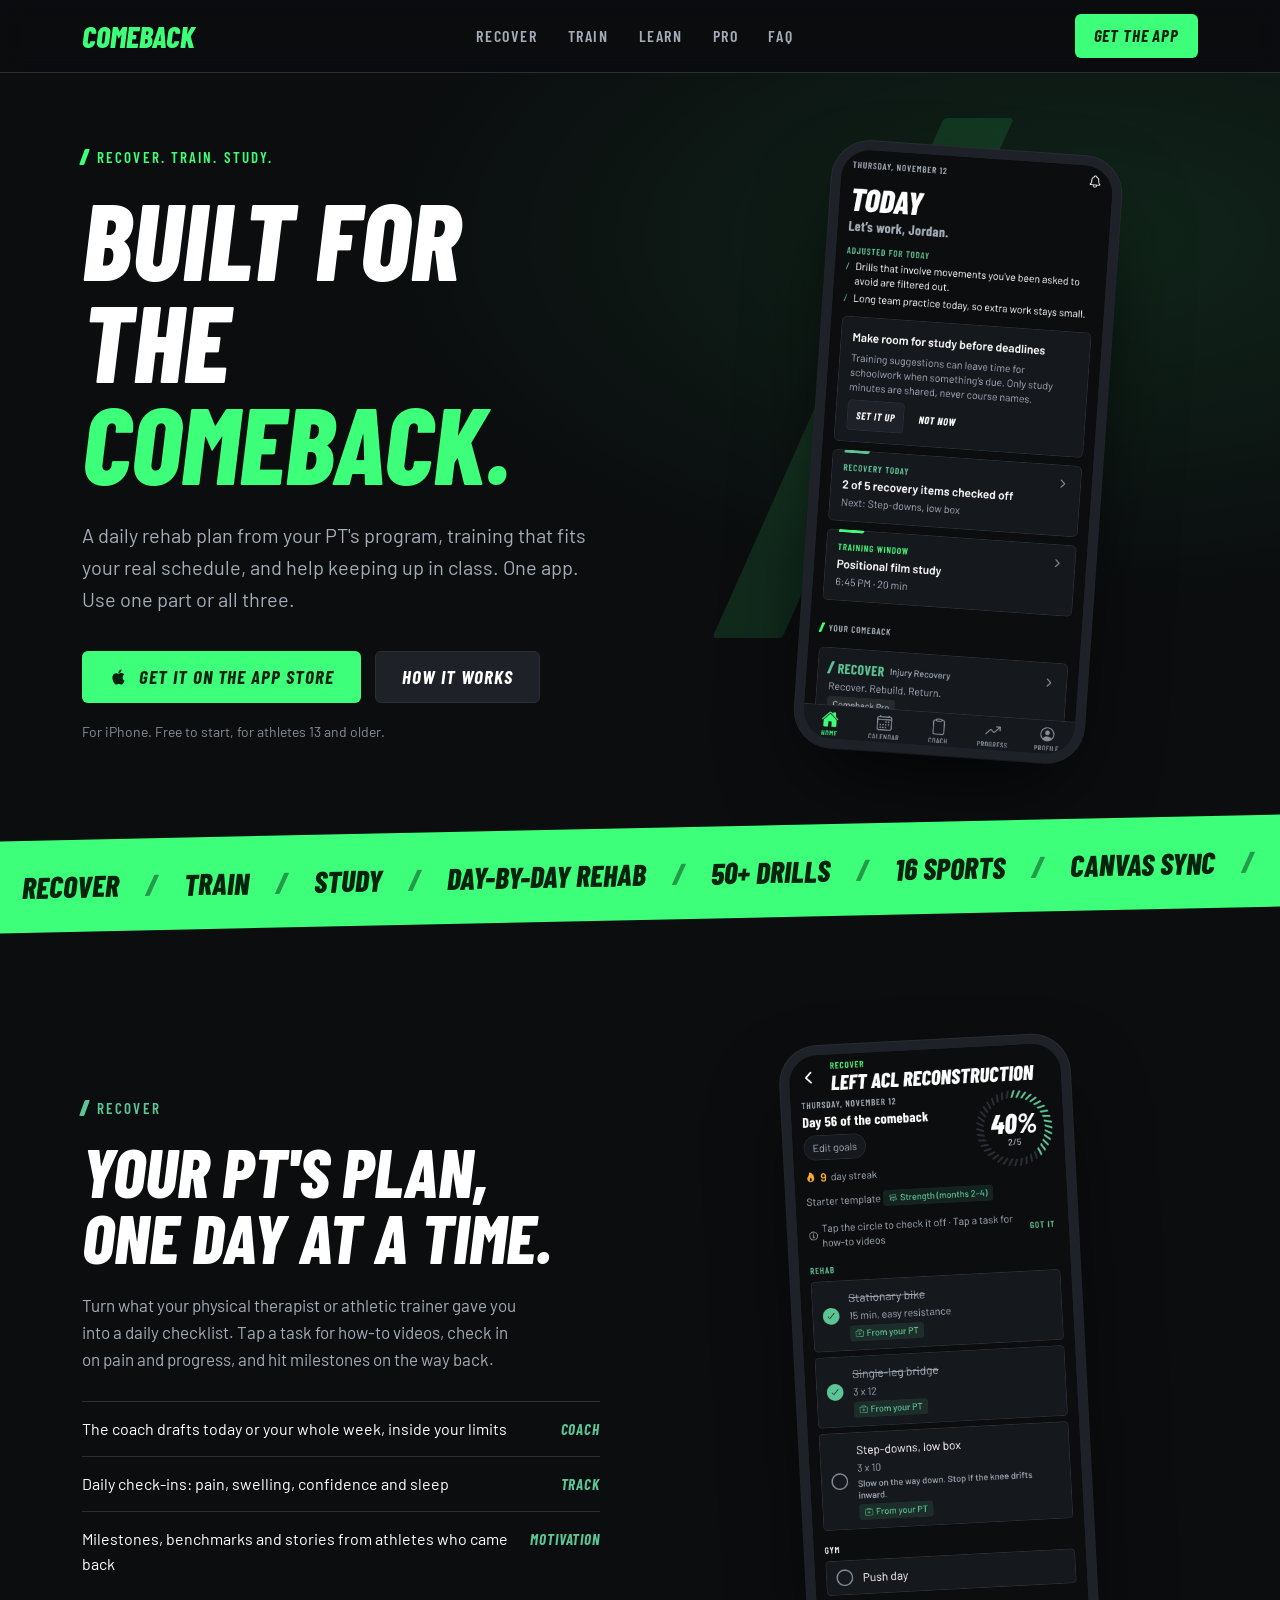
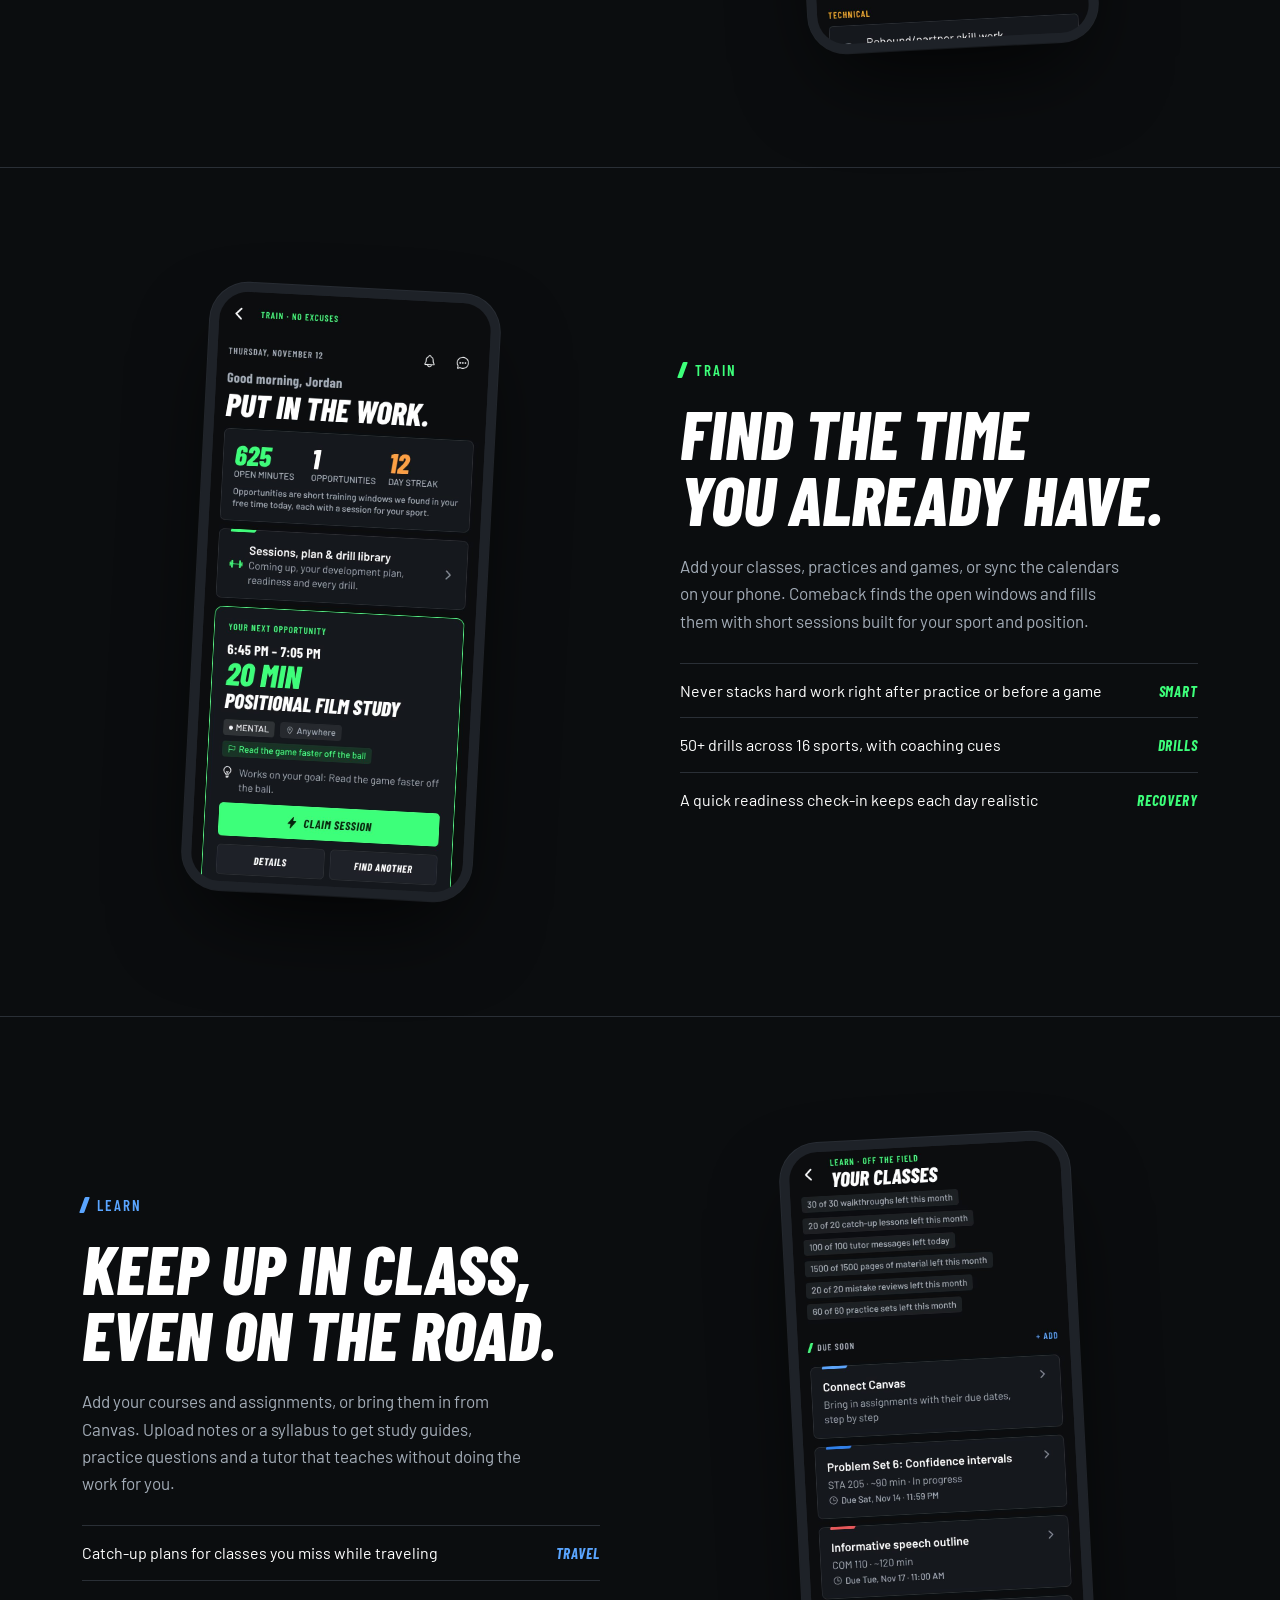
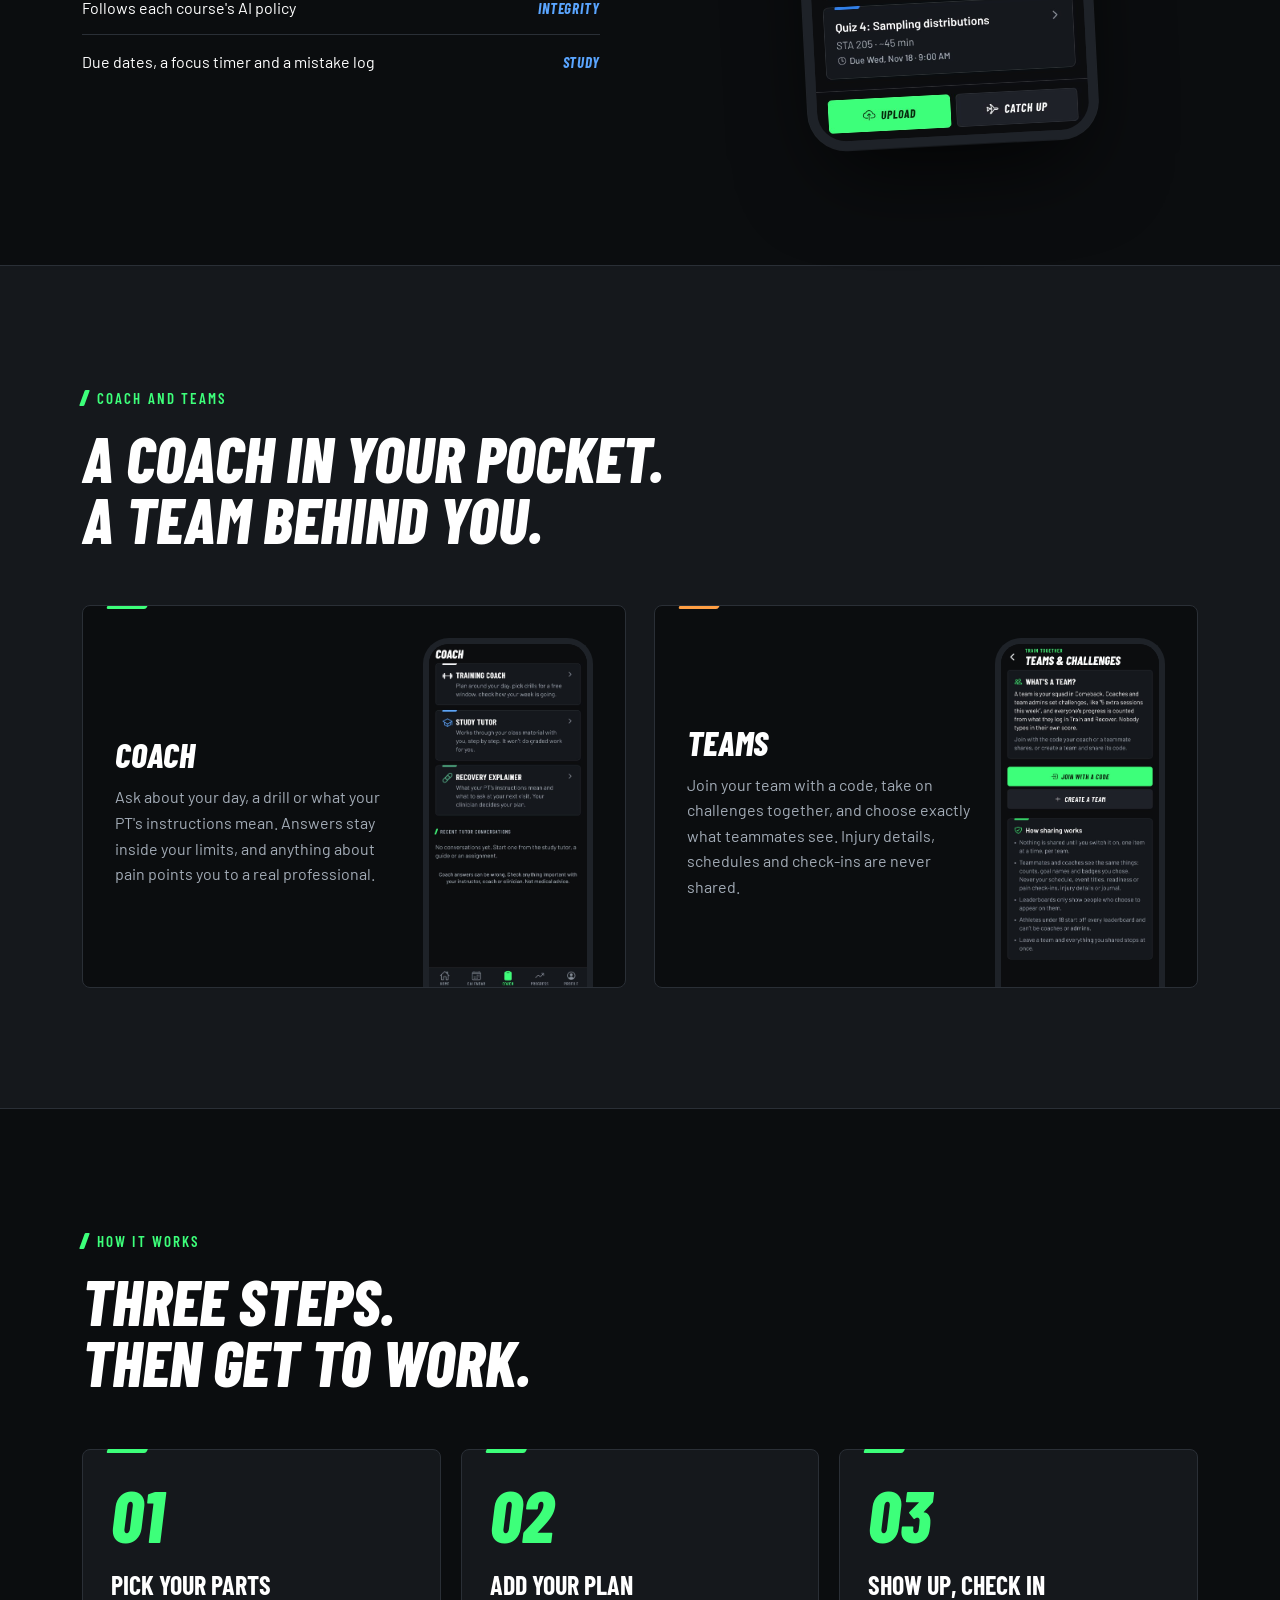
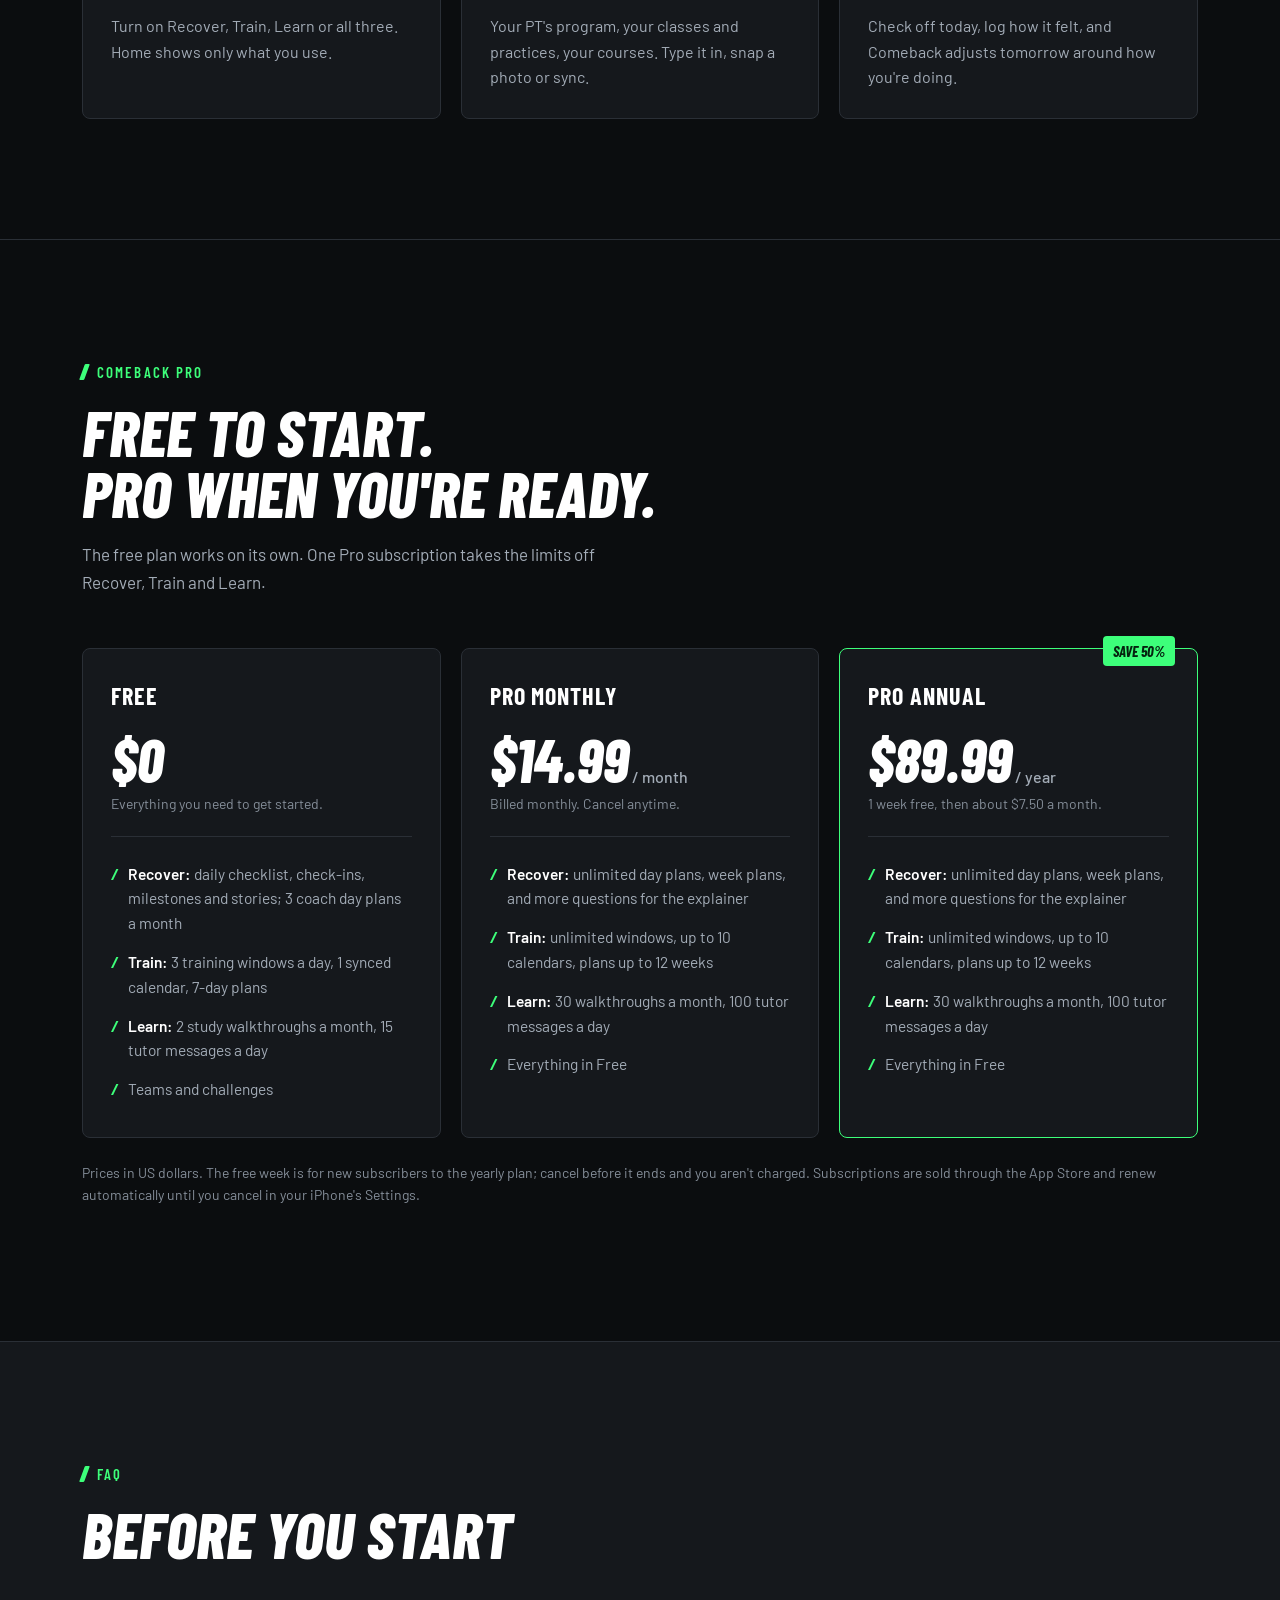
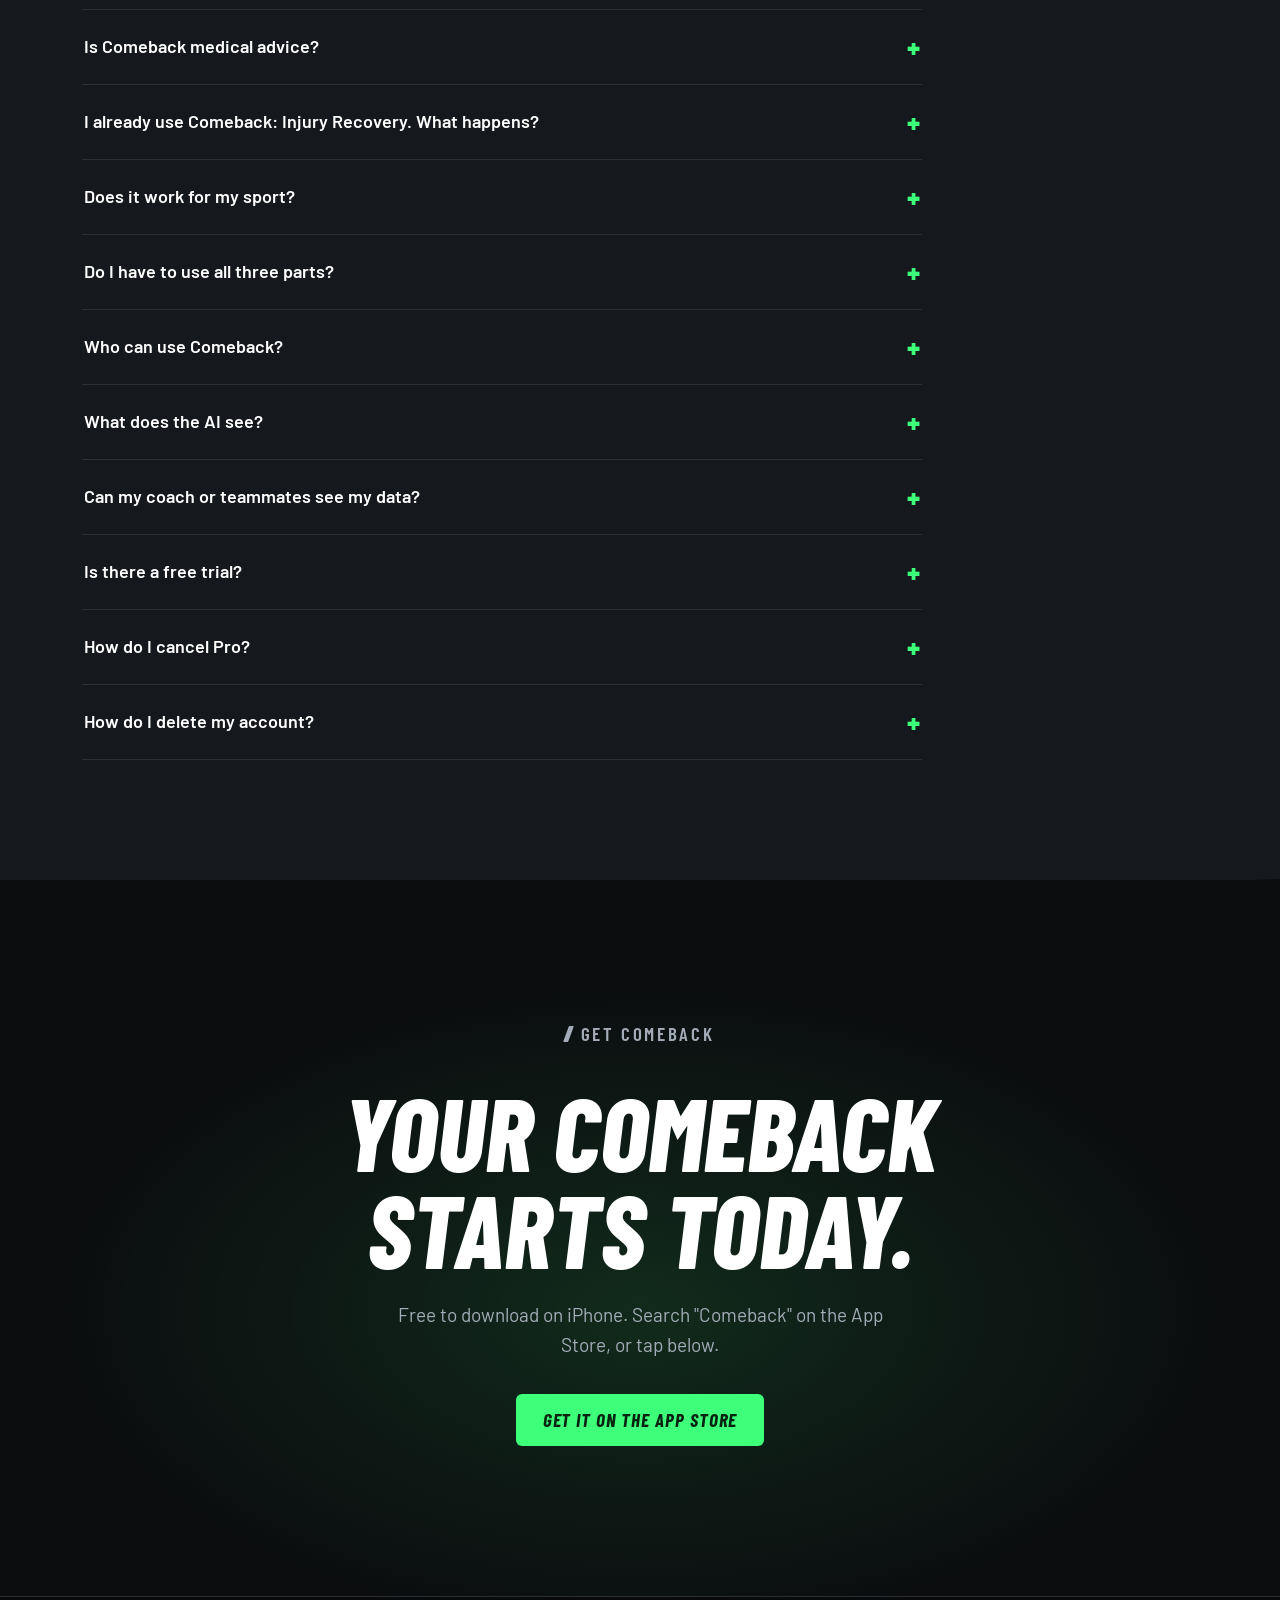
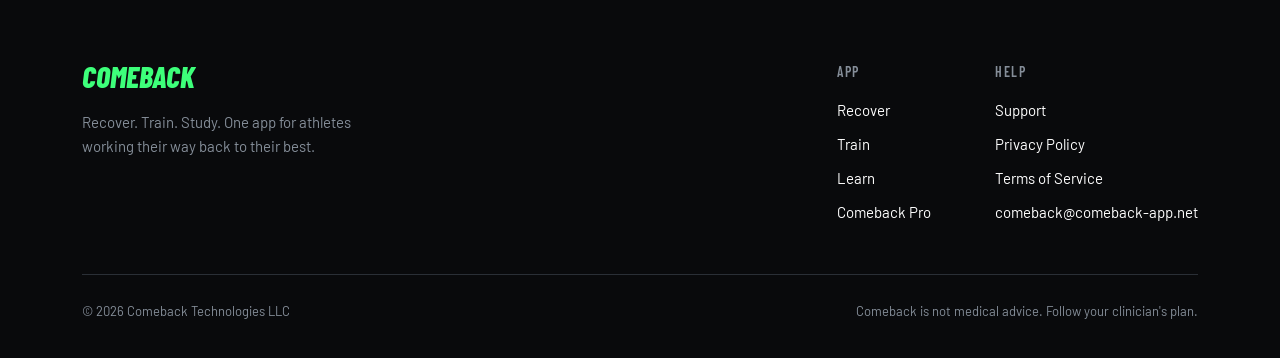
==== commit 2d2171ae: "New Comeback Pro prices: $14.99 a month, $89.99 a year with a free week Pricing section shows $14.99" ====
--- a/index.html
+++ b/index.html
@@ -141,7 +141,7 @@
       <a href="#pricing">Pro</a>
       <a href="#faq">FAQ</a>
     </nav>
-    <a href="#get" class="btn btn-primary js-store">Get the app</a>
+    <a href="https://apps.apple.com/app/id6814900025" class="btn btn-primary">Get the app</a>
   </div>
 </header>
 
@@ -155,7 +155,7 @@
         <h1 class="disp">Built for<br>the <span class="hit">comeback.</span></h1>
         <p class="hero-sub">A daily rehab plan from your PT's program, training that fits your real schedule, and help keeping up in class. One app. Use one part or all three.</p>
         <div class="hero-ctas">
-          <a href="#get" class="btn btn-primary js-store">
+          <a href="https://apps.apple.com/app/id6814900025" class="btn btn-primary">
             <svg viewBox="0 0 24 24" fill="currentColor" aria-hidden="true"><path d="M16.37 12.6c-.02-2.3 1.88-3.4 1.96-3.46-1.07-1.56-2.73-1.77-3.32-1.8-1.41-.14-2.76.83-3.48.83-.72 0-1.82-.81-3-.79-1.54.02-2.96.9-3.76 2.27-1.6 2.78-.41 6.9 1.15 9.16.76 1.1 1.67 2.34 2.86 2.3 1.15-.05 1.58-.74 2.97-.74 1.38 0 1.78.74 3 .72 1.24-.02 2.02-1.12 2.78-2.23.87-1.28 1.23-2.52 1.25-2.58-.03-.01-2.39-.92-2.41-3.68zM14.1 5.86c.63-.77 1.06-1.83.94-2.89-.91.04-2.02.61-2.67 1.37-.58.67-1.1 1.76-.96 2.8 1.02.08 2.06-.52 2.69-1.28z"/></svg>
             <span class="js-store-label">Get it on the App Store</span>
           </a>
@@ -295,7 +295,7 @@
         </div>
         <div class="card price">
           <div class="price-name">Pro Monthly</div>
-          <div class="price-amount">$7.99<span class="per"> / month</span></div>
+          <div class="price-amount">$14.99<span class="per"> / month</span></div>
           <div class="price-note">Billed monthly. Cancel anytime.</div>
           <ul>
             <li><span><strong>Recover:</strong> unlimited day plans, week plans, and more questions for the explainer</span></li>
@@ -305,10 +305,10 @@
           </ul>
         </div>
         <div class="card price featured">
-          <div class="price-badge">Save 48%</div>
+          <div class="price-badge">Save 50%</div>
           <div class="price-name">Pro Annual</div>
-          <div class="price-amount">$49.99<span class="per"> / year</span></div>
-          <div class="price-note">About $4.17 a month.</div>
+          <div class="price-amount">$89.99<span class="per"> / year</span></div>
+          <div class="price-note">1 week free, then about $7.50 a month.</div>
           <ul>
             <li><span><strong>Recover:</strong> unlimited day plans, week plans, and more questions for the explainer</span></li>
             <li><span><strong>Train:</strong> unlimited windows, up to 10 calendars, plans up to 12 weeks</span></li>
@@ -317,7 +317,7 @@
           </ul>
         </div>
       </div>
-      <p class="price-foot">Prices in US dollars. Subscriptions are sold through the App Store and renew automatically until you cancel in your iPhone's Settings.</p>
+      <p class="price-foot">Prices in US dollars. The free week is for new subscribers to the yearly plan; cancel before it ends and you aren't charged. Subscriptions are sold through the App Store and renew automatically until you cancel in your iPhone's Settings.</p>
     </div>
   </section>
 
@@ -355,6 +355,10 @@
           <p>Only what you switch on in a team: training counts, goal names and achievements. Your injury details, schedule, check-ins and journal are never shared.</p>
         </details>
         <details>
+          <summary>Is there a free trial?</summary>
+          <p>Yes. The yearly plan starts with a free week for new subscribers. Cancel in your iPhone's Settings before the week ends and you aren't charged. The free plan keeps working either way.</p>
+        </details>
+        <details>
           <summary>How do I cancel Pro?</summary>
           <p>Pro is sold through the App Store. Open your iPhone's Settings, tap your name, then Subscriptions, then Comeback. You keep Pro until the end of the period you paid for.</p>
         </details>
@@ -371,7 +375,7 @@
       <p class="kicker" style="justify-content:center">Get Comeback</p>
       <h2 class="disp">Your comeback<br>starts today.</h2>
       <p>Free to download on iPhone. Search "Comeback" on the App Store, or tap below.</p>
-      <a href="#get" class="btn btn-primary js-store"><span class="js-store-label">Get it on the App Store</span></a>
+      <a href="https://apps.apple.com/app/id6814900025" class="btn btn-primary"><span class="js-store-label">Get it on the App Store</span></a>
     </div>
   </section>
 </main>
@@ -408,18 +412,6 @@
 </footer>
 
 <script>
-  // Paste the App Store link here once it's known (App Store Connect → App Information → Apple ID),
-  // for example 'https://apps.apple.com/app/id1234567890'. Until then the buttons jump to the
-  // "Get Comeback" section, which tells people to search the App Store.
-  var APP_STORE_URL = '';
-  if (APP_STORE_URL) {
-    document.querySelectorAll('.js-store').forEach(function (a) {
-      a.href = APP_STORE_URL;
-      a.target = '_blank';
-      a.rel = 'noopener';
-    });
-  }
-
   var items = ['Recover', 'Train', 'Study', 'Day-by-day rehab', '50+ drills', '16 sports', 'Canvas sync', 'Teams and challenges', 'No days off from getting better'];
   var html = '';
   for (var r = 0; r < 2; r++) {
